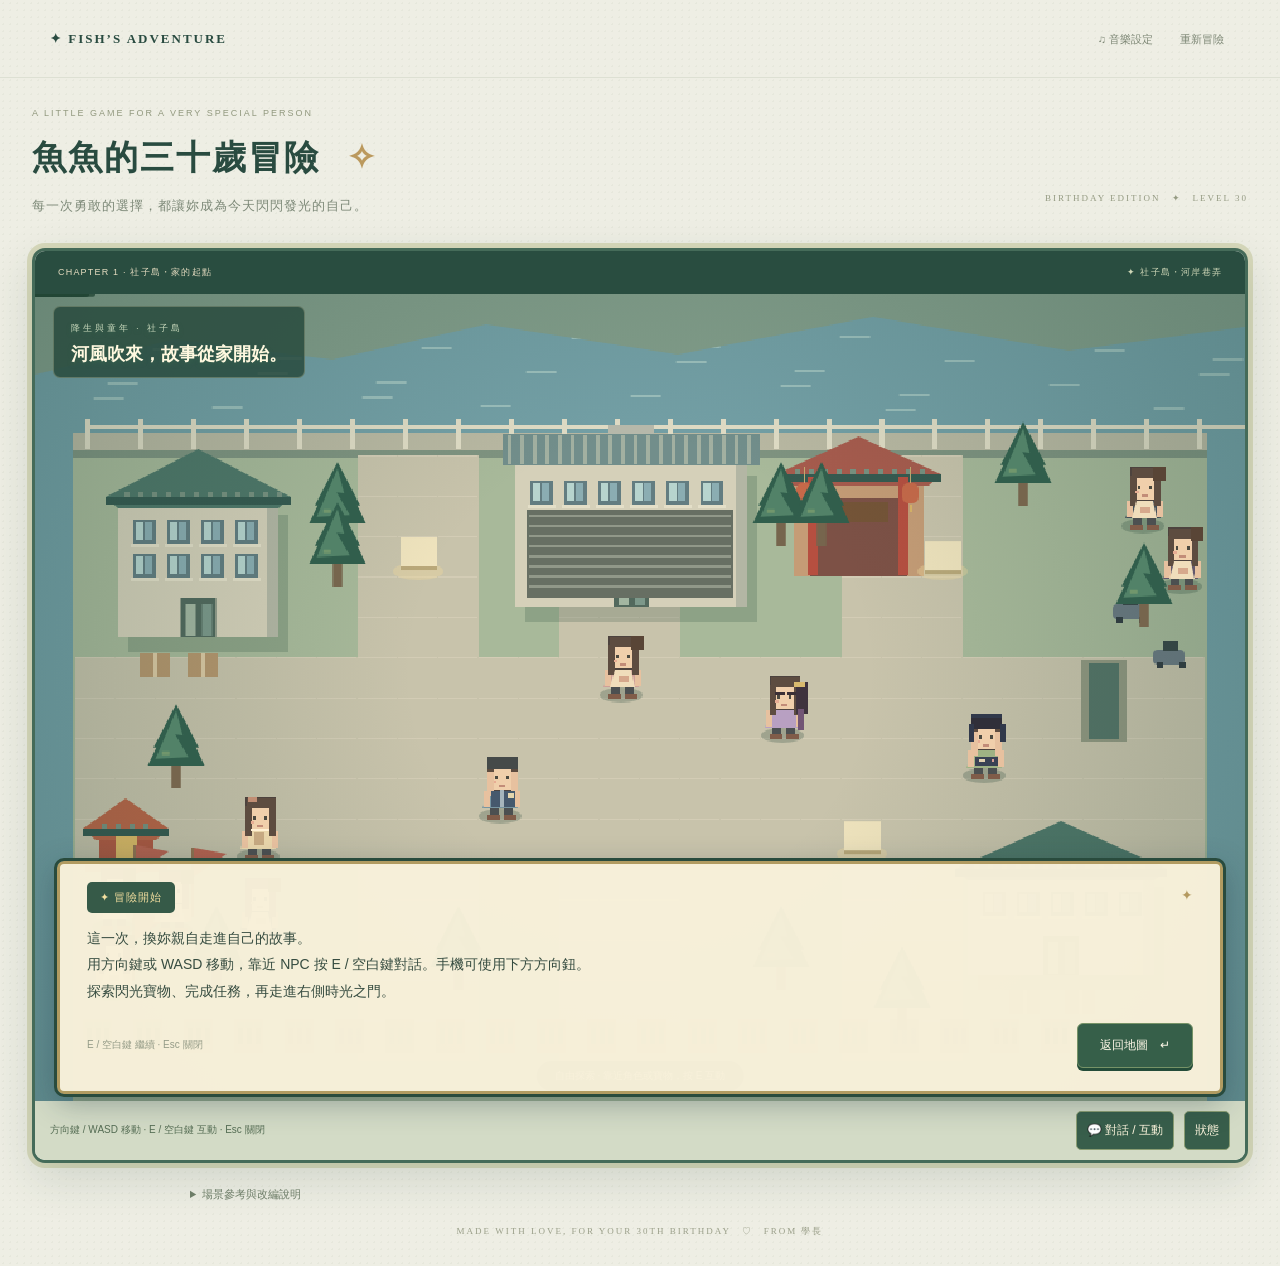
==== projects/fish-30/index.html @ 0286dbdd "Add reciprocal conversation topic and clarify respectful public interactions" ====
<!doctype html><html lang="zh-Hant"><meta charset="utf-8"><meta name="viewport" content="width=device-width,initial-scale=1,viewport-fit=cover"><meta name="theme-color" content="#244d42"><title>魚魚的三十歲冒險</title><style>:root{--ink:#294b40;--muted:#89927f;--gold:#bb995d}*{box-sizing:border-box}body{margin:0;background:#f7f5ed;color:var(--ink);font:14px 'Microsoft JhengHei',sans-serif}button{font:inherit;cursor:pointer}button:focus-visible{outline:3px solid #c89c49;outline-offset:3px}header{height:78px;border-bottom:1px solid #dde0d3;max-width:1360px;margin:auto;padding:0 50px;display:flex;align-items:center;justify-content:space-between}header b{font:700 13px Georgia;letter-spacing:2px}header button{background:none;border:0;color:#7d8775;font-size:11px;margin-left:15px}main{max-width:1250px;margin:auto;padding:0 32px}.intro{position:relative;padding:38px 0 30px}small{font-size:9px;letter-spacing:2px;color:#92997f}h1{font:700 40px Georgia,'Microsoft JhengHei',serif;letter-spacing:2px;margin:16px 0}em{font-style:normal;color:var(--gold);margin-left:16px}.intro p{font-size:13px;color:#7d8978;letter-spacing:1px}.intro label{position:absolute;right:0;bottom:43px;font:9px Georgia;letter-spacing:2px;color:#959b83}.layout{display:grid;grid-template-columns:245px 1fr;gap:24px}aside{border:1px solid #dce0d1;background:#f0f1e7;border-radius:12px;padding:24px 20px}.profile{display:flex;gap:15px;align-items:center}.avatar{font-size:38px;background:#e2e7d4;border-radius:12px;padding:10px}.profile h2{font-size:21px;margin:4px 0 7px}.profile small{letter-spacing:1px}.profile span{font-size:10px;color:#7a8970}.stats{display:flex;justify-content:space-between;margin-top:22px;font-size:10px}.bar{height:5px;background:#dbe0ce;margin-top:10px;border-radius:5px;overflow:hidden}#progress{height:100%;background:#829e70;transition:width .5s}aside h3{font-size:12px;margin:26px 0 15px}aside h3 small{font-size:8px;letter-spacing:1px;margin-left:7px}nav{display:grid;gap:5px}.chapter{padding:10px 8px;display:flex;gap:11px;align-items:center;font-size:11px;color:#919985;border-radius:6px}.chapter.active{background:#e0e8d6;color:#3b6247;font-weight:bold}.chapter.done{color:#597c50}.num{width:20px;height:20px;display:grid;place-items:center;border:1px solid #cbd5c0;border-radius:50%;font:10px Georgia}.companion{margin-top:22px;padding-top:19px;border-top:1px solid #d8dfcc;display:flex;gap:10px;font-size:24px}.companion b{font-size:11px}.companion p{font-size:10px;color:#929a85;margin:5px 0}.game{border:1px solid #d7ddcd;border-radius:12px;overflow:hidden;background:#fffdf7;box-shadow:0 10px 30px #2d493210}.top{height:43px;padding:0 23px;display:flex;justify-content:space-between;align-items:center;font-size:9px;letter-spacing:1px}.top span:last-child{color:#8a967c}.world{position:relative;height:330px;background:#bdd0b1;overflow:hidden}canvas{height:100%;width:100%;object-fit:cover;image-rendering:pixelated}.sceneTitle{position:absolute;top:24px;left:29px;color:#fff8df;text-shadow:0 2px 4px #345e4b}.sceneTitle small{color:#fff3ce;font:9px Georgia;letter-spacing:3px}.sceneTitle h2{font-family:Georgia,'Microsoft JhengHei',serif;font-size:25px;margin-top:12px}#hint{position:absolute;bottom:17px;left:50%;transform:translateX(-50%);white-space:nowrap;background:#224d40b8;color:#fff5dc;border-radius:25px;padding:8px 18px;font-size:10px}.dialogue{padding:23px 27px}#speaker{font-size:11px;color:#aa8e52;letter-spacing:1px}#story{font-size:14px;line-height:1.95;min-height:54px;margin:12px 0 18px}.actions{display:flex;align-items:center;justify-content:space-between;gap:15px;margin-top:20px}#taskInfo{font-size:10px;color:#959c88}.primary{border:0;background:#315f4b;color:#fff9e9;padding:13px 22px;border-radius:6px;font-size:12px;box-shadow:0 3px 0 #244c39}.primary:disabled{opacity:.4;cursor:default}.primary:hover:not(:disabled){background:#48785e}.collection{margin:34px 0 26px;padding:25px 0;display:flex;justify-content:space-between;gap:25px;border-block:1px solid #dde0d3}.collection h2{font-size:21px;margin:9px 0}.collection p{font-size:11px;color:#8e9781}#badges{display:flex;align-items:center;gap:10px}.badge{width:56px;text-align:center;font-size:9px;color:#9a9f8b}.badge div{width:42px;height:42px;border:1px dashed #c9d0ba;border-radius:50%;display:grid;place-items:center;margin:0 auto 8px;font-size:19px;filter:grayscale(1);opacity:.35}.badge.earned div{opacity:1;filter:none;background:#eee8d1;border:1px solid #c6b679}.badge.earned{color:#65794e}footer{text-align:center;font:9px Georgia;letter-spacing:2px;color:#9a9f89;padding-bottom:28px}.choices{display:grid;grid-template-columns:1fr 1fr;gap:8px}.choice,.token{background:#f0f3e6;border:1px solid #d4ddc9;border-radius:6px;color:#4a6947;padding:12px;font-size:12px}.choice:hover,.token:hover{background:#e0e9d3}.selected{background:#d8e6c7;border-color:#8ca76d}.feedback{background:#f5f0de;border-left:3px solid #b6a16d;padding:12px;line-height:1.9;font-size:12px}.tokens{display:flex;gap:8px;flex-wrap:wrap}.cake{font-size:58px;display:block;border:0;background:none;margin:10px auto}.letter{line-height:2.2!important}#toast{position:fixed;bottom:25px;left:50%;transform:translate(-50%,100px);background:#2c5846;color:#fff9e3;padding:14px 24px;border-radius:30px;font-size:12px;transition:.3s;z-index:9}#toast.show{transform:translate(-50%,0)}@media(max-width:900px){header{padding:0 20px}.layout{grid-template-columns:1fr}aside{padding:16px}.profile{float:left}.stats,.bar{margin-left:110px}aside nav,aside h3,.companion{display:none}main{padding:0 18px}.intro label{display:none}h1{font-size:29px}em{display:none}.intro p{line-height:1.8}.world{height:290px}.dialogue{padding:20px}.collection{flex-direction:column}#badges{justify-content:space-between;gap:2px}.badge{width:40px;font-size:8px}.badge div{width:35px;height:35px}.sceneTitle h2{font-size:22px}.top{padding:0 12px;font-size:8px}#taskInfo{max-width:48%}}@media(prefers-reduced-motion:reduce){*{transition:none!important}}
.game{position:relative}.world{height:auto;aspect-ratio:3/2;outline:none}.world:focus-visible{outline:3px solid #bb995d;outline-offset:-3px}.world canvas{width:100%;height:100%;display:block}.sceneTitle{top:12px;left:18px;pointer-events:none}.sceneTitle h2{font-size:19px;margin:6px 0}.sceneTitle small{font-size:9px}.hud{display:flex;justify-content:space-around;background:#234c3e;color:#efe7cb;padding:12px 6px;font-size:11px}.hud b{margin-left:5px;color:#e3ca88}.quest{background:#e6ebd9;padding:11px 16px;font-size:12px;line-height:1.6}.controls{display:flex;gap:10px;align-items:center;justify-content:space-between;padding:12px 16px;background:#f0f1e5;font-size:10px;color:#7b896f}.controls button{background:#315f4b;color:#fff7df;border:0;border-radius:5px;padding:10px;font-size:12px}.dialogue{position:absolute;bottom:48px;left:14px;right:14px;max-height:78%;overflow:auto;border:2px solid #84976b;border-radius:9px;background:#fffdf7f5;box-shadow:0 5px 30px #162f3050;z-index:3}.dialogue[hidden]{display:none}.dialogue:before{content:'✦';float:right;color:#b49a60}.dialogue #story{font-size:13px;line-height:1.85;min-height:0}.dialogue .actions{margin-top:14px}.dpad{display:none}.chapter{padding:8px}.companion{margin-top:14px}.world #hint{bottom:10px;pointer-events:none}.letter{font-size:12px!important}@media(max-width:900px){.world{aspect-ratio:3/2}.controls{font-size:9px}.dpad{display:block;text-align:center;padding:5px 0 10px;touch-action:none}.dpad button{width:47px;height:40px;background:#dfe6d2;border:1px solid #bdcbae;border-radius:6px;color:#3b5e45;margin:2px;touch-action:none;user-select:none}.dialogue{bottom:140px;max-height:65%;padding:16px}.dialogue #story{font-size:12px}.sceneTitle h2{font-size:15px}.hud{font-size:10px}.quest{font-size:11px}.world #hint{font-size:9px}.intro{padding-top:24px}.intro p{font-size:11px}h1{font-size:26px}}

#badges{flex-wrap:wrap;justify-content:flex-end}.badge{width:48px}@media(max-width:900px){#badges{justify-content:center;gap:10px}}
body{background:#eeeee4;background-image:radial-gradient(#98a48918 1px,transparent 1px);background-size:7px 7px}.intro{padding:25px 0 20px}.intro h1{font-size:34px}.layout{grid-template-columns:220px 1fr;gap:20px}main{max-width:1400px}.game{border:3px solid #456b59;border-radius:13px;box-shadow:0 15px 45px #213e3228,0 0 0 5px #d8d9bb}.top{background:#294d40;color:#e5dcc0;letter-spacing:1.2px}.top span:last-child{color:#d0d8b8}.hud{background:#203d35;border-top:1px solid #6b8566;padding:12px;font-size:12px}.quest{background:#e2d8b5;color:#4e6048;border-top:2px solid #a39d74}.world{box-shadow:inset 0 0 50px #163e3755}.sceneTitle{top:12px;background:#284b3ed9;padding:11px 17px;border:1px solid #c6c6a552;border-radius:7px;max-width:85%}.sceneTitle h2{font-size:18px;margin:7px 0 0}.sceneTitle small{color:#c9d8bc}.dialogue{background:#f8f1daf8;border:3px solid #b19b61;outline:3px solid #294b3d;box-shadow:0 8px 30px #142c3859;border-radius:7px;left:22px;right:22px;bottom:66px}.dialogue #speaker{background:#365a48;color:#f3df9f;display:inline-block;border-radius:5px;padding:8px 13px;margin-top:-5px}.dialogue #story{line-height:1.9;font-size:14px;color:#364c40;white-space:pre-line}.choices{gap:10px}.choice{background:#e9e7ce;border:1px solid #b7bb97;box-shadow:0 2px 0 #b7bb97;transition:.15s;text-align:left}.choice:hover{transform:translateY(-2px);background:#d9e4c4;border-color:#789361}.primary{background:#365f49;border:1px solid #769367}.controls{flex-wrap:wrap;background:#d3dbc6;padding:10px 15px;color:#566e55}.controls span{flex:1;min-width:160px}.controls button{background:#385e4b;border:1px solid #8b9e73}.collection{margin-top:28px}.badge div{background:#e5dfc5}.badge.earned div{box-shadow:0 3px 8px #99825322}.companion{line-height:1.5}aside{box-shadow:inset 0 1px 0 #fff8}@media(max-width:900px){.layout{grid-template-columns:1fr}.intro h1{font-size:26px}.sceneTitle{padding:6px 10px}.sceneTitle h2{font-size:13px}.dialogue{left:12px;right:12px;bottom:164px;max-height:65%;padding:14px}.dialogue #story{font-size:12px}.controls{gap:6px}.controls button{font-size:10px;padding:8px}.dpad{background:#e3e6d4}.quest{font-size:10px}.hud{font-size:10px}.choices{grid-template-columns:1fr}.choice{padding:9px}}
/* Mobile app shell: dynamic viewport and safe area insets. */
.mobile-title,.joystick-zone,.mobile-action{display:none}
@media(max-width:900px),(pointer:coarse) and (max-width:1200px){
html,body{width:100%;height:100%;overflow:hidden;overscroll-behavior:none;background:#1f3f35}body{touch-action:manipulation;-webkit-tap-highlight-color:transparent}.mobile-title{display:flex;position:fixed;inset:0 0 auto;z-index:4;height:calc(45px + env(safe-area-inset-top));padding:env(safe-area-inset-top) max(16px,env(safe-area-inset-right)) 0 max(16px,env(safe-area-inset-left));align-items:center;justify-content:space-between;background:#1f3f35;color:#e9dfbd;font-size:13px;font-weight:bold;letter-spacing:1px}.mobile-title button{height:40px;width:44px;border:0;background:none;color:#ecdeb4;font-size:22px}header,.intro,aside,.collection,footer,main>details{display:none!important}main{width:100%;max-width:none;padding:0;height:100dvh}.layout{display:block;height:100%;padding-top:calc(45px + env(safe-area-inset-top))}.game{height:100%;width:100%;display:flex;flex-direction:column;border:0;border-radius:0;box-shadow:none;overflow:hidden;background:#182f2b}.top{height:29px;min-height:29px;padding:0 max(13px,env(safe-area-inset-left));font-size:10px;letter-spacing:0}.top span:last-child{max-width:43%;overflow:hidden;text-overflow:ellipsis;white-space:nowrap}.hud{min-height:42px;padding:11px 8px;font-size:11px;gap:5px}.hud span{white-space:nowrap}.quest{min-height:49px;padding:9px 13px;font-size:12px;line-height:1.5;flex-shrink:0}.world{flex:1;min-height:0;width:100%;aspect-ratio:auto;display:flex;align-items:center;justify-content:center;background:#203c32;background-image:radial-gradient(ellipse at center,#637e5c33,transparent);box-shadow:none}.world canvas{object-fit:contain;height:100%;width:100%}.sceneTitle{top:10px;left:12px;padding:6px 9px;max-width:90%;background:#264a3cd9}.sceneTitle h2{font-size:12px;line-height:1.5}.sceneTitle small{font-size:9px;letter-spacing:1px}.world #hint{bottom:10px;font-size:11px;padding:8px 12px;max-width:96%;overflow:hidden;text-overflow:ellipsis}.controls,.dpad{display:none!important}.joystick-zone{display:flex;position:relative;flex-shrink:0;height:calc(156px + env(safe-area-inset-bottom));padding:12px max(23px,env(safe-area-inset-right)) calc(12px + env(safe-area-inset-bottom)) max(23px,env(safe-area-inset-left));align-items:center;justify-content:space-between;background:linear-gradient(#294b3d,#203d33);border-top:1px solid #78916a55;user-select:none;-webkit-user-select:none;touch-action:none}.joystick{width:116px;height:116px;position:relative;border-radius:50%;border:1px solid #afbc854a;box-shadow:inset 0 3px 17px #142b2966,0 1px 0 #b6c69226;background:#142f2a77;touch-action:none;flex-shrink:0}.joystick:before{content:'▲';position:absolute;top:5px;left:50%;transform:translateX(-50%);font-size:10px;color:#bfcca07a}.joystick:after{content:'▼';position:absolute;bottom:5px;left:50%;transform:translateX(-50%);font-size:10px;color:#bfcca07a}.stick{width:58px;height:58px;left:28px;top:28px;position:absolute;border-radius:50%;background:radial-gradient(circle at 35% 25%,#d9dec1,#9ba982);border:2px solid #d6dabe;box-shadow:0 5px 12px #102c2770;pointer-events:none}.pad-label{position:absolute;top:50%;width:100%;display:flex;justify-content:space-between;padding:0 6px;transform:translateY(-50%);color:#bfcca07a;font-size:10px;pointer-events:none}.mobile-action{display:flex;align-items:center;gap:13px}.mobile-action button{border-radius:50%;touch-action:manipulation}.action-main{height:82px;width:82px;border:2px solid #d3c28a;background:radial-gradient(circle at 30% 20%,#eddeb0,#bea163);color:#344e3b;font-size:15px;font-weight:bold;box-shadow:0 5px 0 #6b6540,0 8px 16px #142d2a55}.action-back{height:48px;width:48px;border:1px solid #a9b38a;background:#526e55;color:#f4ead0;font-size:11px;box-shadow:0 3px 0 #152d27}.action-main:active{transform:translateY(3px);box-shadow:0 2px 0 #6b6540}.dialogue{position:absolute;bottom:calc(166px + env(safe-area-inset-bottom));left:max(12px,env(safe-area-inset-left));right:max(12px,env(safe-area-inset-right));max-height:calc(100% - 230px - env(safe-area-inset-bottom));padding:16px;z-index:6;overflow-y:auto;overscroll-behavior:contain;-webkit-overflow-scrolling:touch;border-radius:10px}.dialogue #story{font-size:14px;line-height:1.85}.dialogue #speaker{font-size:12px}.dialogue .choices{grid-template-columns:1fr;gap:9px}.dialogue .choice{min-height:48px;font-size:14px;line-height:1.6;padding:10px 12px}.dialogue .primary{min-height:46px;font-size:13px}.dialogue #taskInfo{font-size:10px}#toast{bottom:calc(165px + env(safe-area-inset-bottom));max-width:90%;width:max-content;text-align:center;font-size:12px;pointer-events:none}.actions{gap:10px}#story{white-space:pre-line}.game button:focus-visible{outline-offset:-3px}
}
@media(max-width:900px) and (orientation:landscape),(pointer:coarse) and (max-width:1200px) and (orientation:landscape){.mobile-title{height:calc(34px + env(safe-area-inset-top));font-size:11px}.layout{padding-top:calc(34px + env(safe-area-inset-top))}.top{height:23px;min-height:23px}.hud{min-height:29px;padding:6px;font-size:10px}.quest{min-height:30px;padding:5px 12px;font-size:10px}.joystick-zone{position:absolute;left:0;right:0;bottom:0;height:calc(124px + env(safe-area-inset-bottom));background:linear-gradient(transparent,#173c3255);border:0;pointer-events:none;padding-top:0;padding-bottom:calc(8px + env(safe-area-inset-bottom))}.joystick,.mobile-action{pointer-events:auto}.joystick{width:100px;height:100px}.stick{left:20px;top:20px}.action-main{width:68px;height:68px;font-size:13px}.action-back{width:44px;height:44px}.world canvas{padding-bottom:8px}.sceneTitle{top:6px}.sceneTitle h2{display:none}.sceneTitle small{font-size:9px}.world #hint{bottom:6px;font-size:10px}.dialogue{left:145px;right:145px;bottom:20px;max-height:calc(100% - 117px);padding:12px}.dialogue #story{font-size:12px;margin:8px 0}.dialogue .choice{min-height:40px;font-size:12px}.dialogue .actions{margin-top:10px}#toast{bottom:20px}}
@media(max-width:360px) and (orientation:portrait){.joystick-zone{padding-left:15px;padding-right:15px}.action-main{width:70px;height:70px}.mobile-action{gap:8px}.hud{font-size:10px}.quest{font-size:11px}}
/* Readable mobile UI and a close-up, scrolling RPG viewport. */
@media(max-width:900px),(pointer:coarse) and (max-width:1200px){
 .mobile-title{font-size:16px;letter-spacing:0}
 .top{font-size:12px;min-height:34px;height:auto;gap:8px}
 .hud{font-size:13px;padding:10px 8px}
 .quest{font-size:15px;line-height:1.5;padding:10px 13px}
 .world{display:block;position:relative;overflow:hidden}
 .world canvas{position:absolute;left:0;top:0;max-width:none;object-fit:fill;padding:0;will-change:transform}
 .sceneTitle{top:8px;left:10px;padding:6px 10px;max-width:calc(100% - 20px)}
 .sceneTitle h2{font-size:16px;margin:3px 0 0}.sceneTitle small{font-size:11px}
 .world #hint{font-size:13px;white-space:normal;text-align:center;width:max-content;max-width:94%;padding:7px 12px}
 .joystick-zone{height:calc(138px + env(safe-area-inset-bottom));padding-top:8px;padding-bottom:calc(8px + env(safe-area-inset-bottom))}
 .action-main{font-size:18px}.action-back{font-size:14px}
 .dialogue{bottom:calc(148px + env(safe-area-inset-bottom));max-height:calc(100% - 180px - env(safe-area-inset-bottom));padding:16px}
 .dialogue #story{font-size:17px;line-height:1.8}.dialogue #speaker{font-size:15px}
 .dialogue .choice,.dialogue .primary{font-size:16px;min-height:48px}
 .dialogue #taskInfo{font-size:12px}.dialogue .actions{flex-wrap:wrap}
 #toast{font-size:15px;bottom:calc(148px + env(safe-area-inset-bottom))}
}
@media(max-width:900px) and (orientation:landscape),(pointer:coarse) and (max-width:1200px) and (orientation:landscape){
 .mobile-title{font-size:14px}.top{min-height:26px;font-size:12px}.hud{min-height:30px;padding:6px;font-size:12px}
 .quest{min-height:32px;padding:5px 12px;font-size:14px}
 .joystick-zone{height:calc(116px + env(safe-area-inset-bottom))}
 .sceneTitle{padding:4px 8px}.sceneTitle h2{display:none}
 .dialogue{left:max(12px,env(safe-area-inset-left));right:max(12px,env(safe-area-inset-right));bottom:12px;max-height:calc(100% - 48px);z-index:6}
 .dialogue #story{font-size:17px}.dialogue .choice{font-size:16px;min-height:48px}
 .world #hint{max-width:44%;font-size:12px}
 #toast{bottom:16px}
}
.map-labels{position:absolute;inset:0;pointer-events:none;overflow:hidden}
.map-labels span{position:absolute;transform:translate(-50%,-85%);white-space:nowrap;font-family:system-ui,"Microsoft JhengHei",sans-serif;font-weight:500;line-height:1.35;background:#234636c9;padding:2px 6px;border-radius:2px}
.sceneTitle,.world #hint{z-index:1}
.action-status{flex-shrink:0;width:48px;min-height:48px;border:1px solid #a9b38a;border-radius:12px;background:#365b48;color:#fff2d0;font-size:14px;touch-action:manipulation;pointer-events:auto}
@media(max-width:360px) and (orientation:portrait){.joystick-zone{gap:6px}.joystick{width:100px;height:100px}.stick{left:20px;top:20px}.action-status{width:44px}}
.game>.hud,.game>.quest,.layout>aside,.collection{display:none!important}
.layout{grid-template-columns:minmax(0,1fr)}
.status-tabs{display:grid;grid-template-columns:repeat(4,minmax(0,1fr));gap:8px;margin-top:16px}
.status-tabs .choice{text-align:center;font-size:15px;padding:10px 4px;min-height:48px}
.status-tabs .choice[aria-pressed="true"]{background:#365f49;color:#fff9e9;border-color:#769367}
.restart-adventure{grid-column:1/-1;margin-top:12px;color:#854c3f!important;background:#f4e8d9!important;border-color:#bf9a80!important}
.restart-confirm{display:grid;gap:12px}.restart-confirm .choice{min-height:48px;font-size:16px;text-align:center}.restart-confirm .choice:last-child{color:#fff7e8;background:#854c3f;border-color:#854c3f}
.memory-link{grid-column:1/-1;min-height:48px}.memory-photo[hidden]{display:none!important}.memory-photo{display:block;max-width:100%;height:auto;border-radius:8px;margin:12px auto}.photo-note{font-size:13px;line-height:1.7;color:#63735d}
#birthdayCelebration{padding:0;border:1px solid #efd69b;border-radius:24px;background:radial-gradient(ellipse at top,#52684d,#183d36 70%);color:#fff1cd;width:min(92vw,680px);max-height:90dvh;overflow:auto;box-shadow:0 0 90px #e6c88355;text-align:center}
#birthdayCelebration::backdrop{background:#0d2429cf;backdrop-filter:blur(5px)}
.birthday-card{position:relative;z-index:1;padding:clamp(24px,5vw,52px) 22px}.birthday-kicker{font-size:11px;letter-spacing:3px;color:#e5d7a8}.birthday-number{font:bold clamp(90px,22vw,180px)/1 Georgia,serif;color:#f7d990;text-shadow:0 0 35px #f5d89555;margin:12px 0}.birthday-card h2{font-size:clamp(28px,6vw,46px);margin:10px 0 20px;letter-spacing:2px}.birthday-card p{line-height:1.9}.birthday-cake{font-size:36px;margin:18px}.birthday-card button{min-height:48px;font-size:17px;padding:12px 30px}.birthday-sparkles{position:absolute;inset:0;overflow:hidden;pointer-events:none;z-index:2}.birthday-card{animation:birthday-arrive .6s ease-out}@keyframes birthday-arrive{from{transform:scale(.85);opacity:0}to{transform:scale(1);opacity:1}}@media(prefers-reduced-motion:reduce){.birthday-card{animation:none}}@media(max-height:480px){.birthday-number{font-size:75px}.birthday-card{padding:16px}.birthday-card h2{font-size:28px}.birthday-cake{font-size:24px;margin:8px}}
#rewardFeedback{position:fixed;left:50%;top:19%;transform:translateX(-50%);z-index:100;max-width:90vw;padding:18px 24px;border:2px solid #e8cc82;border-radius:18px;background:#244d43f5;color:#fff0c2;text-align:center;pointer-events:none;box-shadow:0 8px 35px #183a4355;font-size:18px}#rewardFeedback[hidden]{display:none}#rewardFeedback strong{display:block;margin-bottom:5px}#activity input[type=range]{max-width:65%;accent-color:#416d5b}</style><link rel="stylesheet" href="collection.css?v=1"><body><div class="mobile-title"><span>魚魚的三十歲冒險</span><button id="mobileMenu" aria-label="開啟冒險手帳">☰</button></div><header><b>✦ FISH’S ADVENTURE</b><div><button id="sound">♫ 音效關</button><button id="restart">重新冒險</button></div></header><main><section class="intro"><small>A LITTLE GAME FOR A VERY SPECIAL PERSON</small><h1>魚魚的三十歲冒險 <em>✧</em></h1><p>每一次勇敢的選擇，都讓妳成為今天閃閃發光的自己。</p><label>BIRTHDAY EDITION　✦　LEVEL 30</label></section><div class="layout"><aside><div class="profile"><div class="avatar">👧🏻</div><div><small>冒險者</small><h2>魚魚</h2><span id="role">小小探索家</span></div></div><div class="stats"><b id="level">LV. 0</b><span id="progressText">0 / 8 章完成</span></div><div class="bar"><div id="progress"></div></div><h3>冒險地圖 <small>THE JOURNEY</small></h3><nav id="chapters"></nav><div class="companion">🐕 <div><b>學長陪伴中</b><p>這趟旅程，隨時都有我。</p></div></div></aside><section class="game"><div class="top"><span id="chapterLabel">PROLOGUE · 冒險的起點</span><span id="location">✦ 星光出生地</span></div><div class="hud"><span>♥ HP <b>100 / 100</b></span><span>✦ EXP <b id="xp">0</b></span><span>🎒 徽章 <b id="bag">0 / 8</b></span></div><div class="quest" id="quest"></div><div class="world" tabindex="0" aria-label="遊戲地圖，方向鍵移動，E 對話，Escape 關閉對話"><canvas id="world" width="960" height="640" aria-label="像素風冒險場景"></canvas><div class="sceneTitle"><small id="age">ONCE UPON A TIME</small><h2 id="sceneName">世界，準備迎接妳。</h2></div><div id="hint">一段專屬於妳的故事，即將開始</div></div><div class="controls"><span>方向鍵 / WASD 移動 · E / 空白鍵 互動 · Esc 關閉</span><button id="talk">💬 對話 / 互動</button></div><div class="dpad"><button data-dir="up" aria-label="向上">▲</button><div><button data-dir="left" aria-label="向左">◀</button><button data-dir="down" aria-label="向下">▼</button><button data-dir="right" aria-label="向右">▶</button></div></div><div class="dialogue" role="dialog" aria-label="角色對話"><div id="speaker">✦ 故事旁白</div><p id="story">從小小的妳，到勇敢追夢的妳。這一次，我們把時間倒轉，一起收集那些讓妳成為妳的瞬間。</p><div id="activity"></div><div class="actions"><span id="taskInfo">自由探索 · 與角色對話推進故事</span><button class="primary" id="next">開始冒險　→</button></div></div></section></div><section class="collection"><div><small>LITTLE THINGS, BIG MEANINGS</small><h2>旅途收藏冊</h2><p>妳走過的每一步，都值得被好好記住。</p></div><div id="badges"></div></section><details style="margin:20px auto;max-width:900px;font-size:11px;line-height:2;color:#71806b"><summary>場景參考與改編說明</summary><p>第一章以社子島河岸、堤防、巷弄與家庭代工回憶為意象，非實測地圖；家人對話與包裝任務為遊戲改編，鉛筆圖案不對應特定品牌商品。校園建築採俯視角像素改繪，位置與比例為遊戲重新編排，並非實測配置，也不代表主角就學年代的完整原貌。小任務與 NPC 對白為生日遊戲創作，非真實事件紀錄。</p><a href="https://www.ccsh.tp.edu.tw/" target="_blank" rel="noopener">中正高中官方：至聖樓、迎曦樓、格致樓照片</a><br><a href="https://www.ccsh.tp.edu.tw/wp-content/uploads/doc/admin/114-1classroom.pdf" target="_blank" rel="noopener">中正高中官方教室配置圖</a><br><a href="https://www.alumni.nccu.edu.tw/elearning/module/43" target="_blank" rel="noopener">政大官方：引水人山下精華導覽</a><br><a href="https://archive.lib.nccu.edu.tw/p/405-1003-1505%2Cc243.php?Lang=zh-tw" target="_blank" rel="noopener">政大官方：政大十景</a></details><footer>MADE WITH LOVE, FOR YOUR 30TH BIRTHDAY　♡　FROM 學長</footer></main><script>const $=s=>document.querySelector(s);
const chapters=[
  {
    "title": "社子島・家的起點",
    "age": "降生與童年 · 社子島",
    "place": "社子島・河岸巷弄",
    "role": "家裡的小小幫手",
    "icon": "✏️",
    "badge": "手工業千金",
    "name": "河風吹來，故事從家開始。",
    "story": "魚魚，累了就休息一下。去找找造型筆、電視節目和吃冰的童年回憶，找齊再回來。",
    "type": "collect",
    "items": [
      "✏️ 迪士尼樂園造型筆",
      "📺 法官相關電視新聞、報導與節目",
      "🍧 辛發亭巧克力醬冰的回憶"
    ],
    "hint": "收集三份童年回憶，再找媽媽",
    "result": "都找回來啦。做手工、看電視、吃冰，都是小時候的日常。\n獲得稱號「手工業千金」！"
  },
  {
    "title": "中正高中的青春篇章",
    "age": "高中 · 臺北市立中正高級中學",
    "place": "中正高中",
    "role": "中正高中學生",
    "icon": "🏆",
    "badge": "中正學霸",
    "name": "每一頁，都是成長。",
    "story": "三段青春回憶，等妳親手收回。找齊後來找班導，看看妳還記得多少中正高中的小知識。",
    "type": "collect",
    "items": [
      "🦷 戴牙套、後來又變胖，都是青春的印記。至於咖哩？從此列為拒絕往來戶，不吃就是不吃！",
      "🏆 高中一戰成名，成為全校知名學霸。走在校園裡，彷彿自帶「萬人景仰」的光環。",
      "⚖️ 遇過愛欺負人的壞女人，魚魚的腦內小劇場立刻開庭：「等我當上法官，判妳無期徒刑！」——誇張的青春吐槽，真正的夢想是成為公正的法官。"
    ],
    "hint": "收集三份成長的力量",
    "result": "青春回憶收集完成，校園問答也難不倒妳。\n獲得徽章與稱號「中正學霸」！",
    "awardedTitle": "中正學霸"
  },
  {
    "title": "政大法律 × 會計雙主修",
    "age": "大學 · 國立政治大學 NCCU",
    "place": "政大雙修學院",
    "role": "法律與會計雙主修學生",
    "icon": "🎓",
    "badge": "法律會計女神",
    "name": "一份熱情，兩條道路。",
    "story": "法律系的雙主修怪物來了！把高分與閨蜜的回憶找回來，再分別找法律系老師、會計系老師接受挑戰。",
    "type": "collect",
    "items": [
      "🧮 會計系的高分警報：法律系的雙主修怪物來了！魚魚跨系修課，照樣拿高分、搶第一，成為同學口中的「會計系噩夢」。",
      "👭 在政大遇見人生閨蜜李懿。上課、吃飯、日常大小事，什麼都想一起做；大學最珍貴的收穫，不只成績，還有妳。"
    ],
    "hint": "點亮兩座知識之塔",
    "result": "兩位老師的挑戰都完成了！\n獲得徽章「法律會計女神」與稱號「政大學神」。",
    "awardedTitle": "政大學神"
  },
  {
    "title": "NTT 會計職場篇章",
    "age": "出社會 · NTT 會計工作",
    "place": "NTT 數字之城",
    "role": "準備轉身追夢的會計人",
    "icon": "✨",
    "badge": "勇敢轉身",
    "name": "別人的否定，不是妳的結局。",
    "story": "魚魚想準備會計師考試，卻先遇上機車主管的潑冷水。去找主管談談，再聽聽學長怎麼說。",
    "type": "story",
    "items": [],
    "hint": "主管 → 學長 → 回去辭職",
    "result": "魚魚：「老子不幹了，要去備考了！」\n告別主管的否定，帶著學長的支持，為自己的未來做決定。獲得「勇敢轉身」！"
  },
  {
    "title": "在家備考的一年半",
    "age": "辭職後 · 在家備考 1.5 年",
    "place": "一年半的書房",
    "role": "追夢的備考勇者",
    "icon": "🔥",
    "badge": "勇氣之火",
    "name": "這一次，為夢想勇敢。",
    "story": "妳辭去 NTT 的會計工作，在家專心備考一年半。日子回到書桌、課本與練習題之間，一點一滴朝司法官的目標前進。當疲倦怪獸出現時，妳會怎麼照顧自己？",
    "type": "choice",
    "items": [
      "☕ 休息一下，再繼續前進",
      "📘 把今天拆成一小步一小步"
    ],
    "hint": "選擇妳面對疲倦怪獸的方式",
    "result": "一年半的準備，是一天天累積出來的勇氣。休息、調整，再繼續前進；這段路上的妳，值得一個大大的擁抱。"
  },
  {
    "title": "司法官，任務達成",
    "age": "考上司法官 · 夢想成真",
    "place": "榮耀之門",
    "role": "準司法官",
    "icon": "⚖️",
    "badge": "正義天秤",
    "name": "妳做到了，真的做到了。",
    "story": "那些翻過的書頁、熬過的日子，終於在這一刻有了回音。站在榮耀之門前，請親手收下屬於自己的那一句話。",
    "type": "choice",
    "items": [
      "「我為自己感到驕傲。」",
      "「謝謝那個沒有放棄的我。」"
    ],
    "hint": "收下這份屬於妳的榮耀",
    "result": "恭喜考上司法官！這不是幸運掉落的寶物，而是妳一步一步走到的地方。學長真的很替妳開心。"
  },
  {
    "title": "等待受訓的打工篇章",
    "age": "考上後 · 等待入院受訓",
    "place": "打工生活小鎮",
    "role": "等待受訓的多職冒險家",
    "icon": "🛍️",
    "badge": "多彩生活章",
    "name": "等待的日子，也精彩地生活。",
    "story": "順利考上司法官後，等待受訓的期間，妳用打工賺錢充實生活：在 UNIQLO 打工、到 inooknit 賣鞋，也在 BigByte Education｜全美語教育機構當小老師。請走訪小鎮三個工作站，收集這段日子的回憶。",
    "type": "collect",
    "items": [
      "👕 UNIQLO 打工回憶",
      "👟 inooknit 賣鞋回憶",
      "📚 BigByte 小老師回憶"
    ],
    "hint": "探索三個工作站，收集打工回憶",
    "result": "三份打工回憶收集完成！衣服、鞋子與全美語教育機構的小老師工作，讓等待受訓的日子也有不同的風景。"
  },
  {
    "title": "司法官學院新篇章",
    "age": "現在 · 司法官學院受訓",
    "place": "未來之城",
    "role": "司法官學院受訓中",
    "icon": "💛",
    "badge": "未來之光",
    "name": "故事，才正要繼續。",
    "story": "現在的妳，在司法官學院展開新的學習。從出生時的小女孩，到今天勇敢又耀眼的妳。課堂之外，宿舍裡的小插曲、朋友間的夜唱與關心，也成了受訓生活的一部分。去找回這四份新鮮又難忘的回憶吧。",
    "type": "collect",
    "items": [
      "🩲 內褲事件",
      "🎤 夜唱",
      "🤧 生病關懷",
      "👩‍🏫 彬彬姊"
    ],
    "hint": "收集四份學院生活回憶，迎接三十歲",
    "result": "四份學院回憶都收好了！有讓人翻白眼的宿舍插曲，也有夜唱的熱鬧、生病時的關心，還有彬彬姊的課堂。新的朋友與日常，讓這一章多了好多故事。"
  }
];
// Version 4 removes the former childhood chapter while preserving later progress.
let state={chapter:0,done:0,collected:[]};
try{
 const saved=JSON.parse(localStorage.getItem('fish-rpg-v3'));
 const limit=saved?.version===4?chapters.length:chapters.length+1;
 if(saved&&Number.isInteger(saved.chapter)&&saved.chapter>=0&&saved.chapter<=limit&&Number.isInteger(saved.done)&&saved.done>=0&&saved.done<=limit&&Array.isArray(saved.collected)){
  state={chapter:saved.chapter,done:saved.done,collected:saved.collected};
  if(Array.isArray(saved.universityPassed))state.universityPassed=[...new Set(saved.universityPassed.filter(v=>v==='law'||v==='accounting'))];
  for(const key of ['money','happiness'])if(Number.isSafeInteger(saved[key])&&saved[key]>=0)state[key]=saved[key];
  for(const key of ['metCompanion','wishCompleted'])state[key]=saved[key]===true;
  if(Number.isInteger(saved.nttStage)&&saved.nttStage>=0&&saved.nttStage<=3)state.nttStage=saved.nttStage;
  if(saved.version!==4){
   if(state.chapter===1)state.collected=[];
   if(state.chapter>1)state.chapter--;
   if(state.done>1)state.done--;
   save();
  }
 }
}catch{}
// Artwork and encounter IDs remain stable when the playable order changes.
function sceneChapter(){return state.chapter===0?0:state.chapter+1}
let player={x:5,y:13,px:160,py:416,dir:'down'},keys=new Set(),dialog=false,music=false,audioCtx,last=0,timer=0,walking=0,mode='',npcNames=['媽媽','班導','法律系老師','機車主管','書桌前的自己','報喜信使','打工小鎮嚮導','學院導師','學長'],npc={x:14,y:9},dog={x:8,y:13},gate={x:26,y:10},spots=[{x:9,y:6},{x:20,y:13},{x:22,y:6},{x:11,y:15}];
const canvas=$('#world'),ctx=canvas.getContext('2d'),T=32,W=30,H=20;
function save(){try{localStorage.setItem('fish-rpg-v3',JSON.stringify({...state,version:4}))}catch{}}
function tone(f=660){if(!music)return;try{audioCtx??=new(window.AudioContext||window.webkitAudioContext)();audioCtx.resume();let o=audioCtx.createOscillator(),g=audioCtx.createGain();o.frequency.value=f;g.gain.setValueAtTime(.04,audioCtx.currentTime);g.gain.exponentialRampToValueAtTime(.001,audioCtx.currentTime+.2);o.connect(g);g.connect(audioCtx.destination);o.start();o.stop(audioCtx.currentTime+.2)}catch{}}
function toast(){} // Progress is already shown in the quest, dialogue and journal.
function current(){return chapters[Math.min(state.chapter,chapters.length-1)]}function collected(){return new Set(state.collected.filter(Number.isInteger))}function finished(){return state.done>state.chapter}function near(o){return Math.abs(player.x-o.x)+Math.abs(player.y-o.y)<=1}
function update(){let c=current();$('#chapters').innerHTML=chapters.slice(0,state.chapter+1).map((c,i)=>`<div class="chapter ${i===state.chapter?'active':''} ${i<state.done?'done':''}"><span class="num">${i<state.done?'✓':i+1}</span>${c.title}</div>`).join('');$('#badges').innerHTML=chapters.map((c,i)=>`<div class="badge ${i<state.done?'earned':''}"><div>${i<state.done?c.icon:'✧'}</div>${i<state.done?c.badge:'尚未獲得'}</div>`).join('');$('#progress').style.width=state.done/chapters.length*100+'%';$('#progressText').textContent=state.done+' / '+chapters.length+' 章完成';$('#level').textContent='LV. '+Math.round(state.done/chapters.length*30);$('#role').textContent=finished()?(c.awardedTitle||c.badge):c.role.replace('會計師角色','會計工作者');$('#xp').textContent=state.done*100;$('#bag').textContent=state.done+' / '+chapters.length;$('#chapterLabel').textContent=state.chapter===chapters.length?'EPILOGUE · 生日慶典':`CHAPTER ${state.chapter+1} · ${c.title}`;$('#location').textContent='✦ '+(state.chapter===chapters.length?'生日花園':c.place);$('#age').textContent=state.chapter===chapters.length?'HAPPY 30TH BIRTHDAY':c.age;$('#sceneName').textContent=state.chapter===chapters.length?'魚魚，三十歲生日快樂。':c.name;$('#quest').textContent=state.chapter===chapters.length?'♡ 最終任務：到廣場中央與學長對話。':finished()?'✦ 本章完成！走到右側金色傳送門，按 E 前往下一章。':c.type==='collect'?`✦ 任務：探索地圖收集回憶 ${collected().size} / ${c.items.length}，再找${npcNames[state.chapter]}交付。`:`✦ 任務：找到廣場中央的${npcNames[state.chapter]}，按 E 對話。`}
function show(speaker,text,buttons=[]){dialog=true;keys.clear();$('.dialogue').hidden=false;$('#speaker').textContent=speaker;$('#story').className='';$('#story').textContent=text;$('#activity').innerHTML='';buttons.forEach(b=>{let e=document.createElement('button');e.className='choice';e.textContent=b.text;e.onclick=b.run;$('#activity').append(e)});$('#activity').className=buttons.length?'choices':'';$('#taskInfo').textContent='E / 空白鍵 繼續 · Esc 關閉';$('#next').textContent='返回地圖　↵';$('#next').disabled=false;$('#next').onclick=close}
function close(){dialog=false;keys.clear();$('.dialogue').hidden=true;$('.world').focus({preventScroll:true})}
function complete(){state.done=Math.max(state.done,state.chapter+1);save();update();tone(880);show(npcNames[state.chapter],current().result);toast('獲得徽章：'+current().badge)}
function interact(){if(dialog){close();return}if(state.chapter===0&&near(streetNPC)){show('街頭混混','看什麼看，有種長大當法官抓我呀！');return}if(state.chapter===2&&near(accountingNPC)){universityTalk('accounting');return}tone(550);if(state.chapter<chapters.length&&near(gate)){if(state.chapter===chapters.length){toast('先去找學長，打開生日驚喜吧。');return}if(!finished()){show('✦ 時光之門','還有值得收藏的回憶。先完成本章任務，再繼續前進吧。');return}state.chapter++;state.collected=[];player={x:5,y:13,px:160,py:416,dir:'down'};save();update();toast(state.chapter===chapters.length?'歡迎來到三十歲的生日花園！':'抵達：'+current().place);return}if(state.chapter===0){const member=family.find(near);if(member){if(member.name==='媽媽')talkNPC();else show(member.name,member.story);return}}if(companionVisible()&&near(dog)){talkCompanion();return}if(near(npc)){talkNPC();return}let c=current();if(state.chapter<chapters.length&&c.type==='collect'){for(let i=0;i<c.items.length;i++){if(near(spots[i])&&!collected().has(i)){state.collected.push(i);save();update();show('✦ 拾起回憶',c.items[i]+' 已放進背包。'+(collected().size===c.items.length?'收集齊了！回去找廣場中央的角色吧。':'還有其他回憶散落在地圖中。'));if(current().memoryDetails?.[i])$('#story').textContent=c.items[i]+'\n\n'+c.memoryDetails[i]+'\n\n✦ 已收藏，可從狀態選單的回憶收藏冊重看。';if(state.chapter===0&&i===1){$('#story').textContent='📺 小時候看電視上關於法官的新聞、報導與節目，讓魚魚萌生了當法官的夢想。這份憧憬，已收進童年回憶。'}if(state.chapter===0&&i===2)offerIceMemory();tone(900);return}}}toast('靠近角色、閃光寶物或金色門，再按 E。')}
function talkNPC(){if(state.chapter===chapters.length){finale();return}let c=current();if(finished()){show(npcNames[state.chapter],c.result+'\n右側的時光之門，正在等妳。');return}if(c.type==='collect'){if(collected().size>=c.items.length){complete();return}show(npcNames[state.chapter],c.story+(state.chapter===0?'':'\n請在地圖中找到 '+c.items.length+' 個閃光回憶，帶回來給我。'));return}show(npcNames[state.chapter],c.story,c.items.map((text,i)=>({text,run:()=>{if(c.type==='quiz'&&i!==0){show(npcNames[state.chapter],'我們再一起核對看看：收入 100 − 支出 60。別急，再試一次。',[{text:'重新核對',run:talkNPC}]);return}complete()}})))}
function finale(){meetCompanion();const buttons=[{text:'🎂 許願，吹熄蠟燭',run:()=>{show('♡ 生日快樂','願妳平安、快樂，也永遠知道自己被愛著。\n三十歲只是下一場美好冒險的開始。');celebrateBirthday();tone(1046)}}];if(state.wishCompleted)buttons.push({text:'其他',run:companionExtras});show('✦ 守護神・學長','親愛的魚魚：\n從中正高中，到政大法律與會計雙主修；從 NTT 的會計工作，到辭職後在家備考一年半，再到考上司法官、打工與入院受訓，每一個版本的妳都值得被愛。\n我為妳的努力感到驕傲。但就算今天什麼任務都沒完成，妳也一樣是我最喜歡的寶貝。\n三十歲，願妳繼續做喜歡的事、走想走的路。接下來的冒險，讓學長陪妳一起。',buttons);$('#story').style.whiteSpace='pre-line'}
// Visual building envelopes include roof overhangs in every chapter.
const buildingBounds=[{left:371,top:92,right:575,bottom:249},{left:53,top:123,right:204,bottom:275},{left:728,top:417,right:901,bottom:540}];
function blocked(x,y){
 if(x<1||x>=29||y<4||y>=19)return true;
 const feet={left:x*T+6,right:x*T+28,top:y*T+18,bottom:y*T+33};
 if(buildingBounds.some(b=>feet.left<b.right&&feet.right>b.left&&feet.top<b.bottom&&feet.bottom>b.top))return true;
 if(state.chapter===0){if((x>=18&&x<=21&&y>=4&&y<=6)||(x>=1&&x<=3&&y>=12&&y<=16)||(x>=26&&x<=28&&y>=4&&y<=8))return true;if(family.some(o=>o.x===x&&o.y===y))return true;}else if(x===npc.x&&y===npc.y||companionVisible()&&x===dog.x&&y===dog.y)return true;
 if(state.chapter===0&&x===streetNPC.x&&y===streetNPC.y||state.chapter===2&&x===accountingNPC.x&&y===accountingNPC.y)return true;
 return trees.some(t=>t.x===x&&t.y===y);
}
function move(dx,dy){player.dir=dx<0?'left':dx>0?'right':dy<0?'up':'down';if(!blocked(player.x+dx,player.y+dy)){player.x+=dx;player.y+=dy;walking++;return true}return false}
const direction={ArrowUp:[0,-1],w:[0,-1],ArrowDown:[0,1],s:[0,1],ArrowLeft:[-1,0],a:[-1,0],ArrowRight:[1,0],d:[1,0]};window.addEventListener('keydown',e=>{if(document.querySelector('#birthdayCelebration[open]'))return;if(e.target.closest?.('button,input,select')&&['Enter',' ','ArrowLeft','ArrowRight','ArrowUp','ArrowDown'].includes(e.key))return;let k=e.key.length===1?e.key.toLowerCase():e.key;if(direction[k]||['e',' ','Enter','Escape'].includes(k)){e.preventDefault();if(k==='Escape'){close();return}if(['e',' ','Enter'].includes(k)){if(!e.repeat)interact();return}if(!dialog)keys.add(k)}});window.addEventListener('keyup',e=>keys.delete(e.key.length===1?e.key.toLowerCase():e.key));window.addEventListener('blur',()=>keys.clear());document.addEventListener('visibilitychange',()=>keys.clear());document.querySelectorAll('[data-dir]').forEach(b=>{let k={up:'ArrowUp',down:'ArrowDown',left:'ArrowLeft',right:'ArrowRight'}[b.dataset.dir];b.onpointerdown=e=>{e.preventDefault();b.setPointerCapture(e.pointerId);if(!dialog)keys.add(k)};b.onpointerup=b.onpointercancel=b.onlostpointercapture=()=>keys.delete(k)});$('#talk').onclick=interact;$('#sound').onclick=()=>{music=!music;$('#sound').textContent=music?'♫ 音效開':'♫ 音效關';tone()};$('#restart').onclick=confirmRestart;
const trees=[{x:7,y:5},{x:7,y:6},{x:18,y:5},{x:19,y:5},{x:3,y:11},{x:4,y:16},{x:10,y:16},{x:18,y:16},{x:24,y:4},{x:27,y:7},{x:21,y:17}];function rect(x,y,w,h,c){ctx.fillStyle=c;ctx.fillRect(x,y,w,h)}function text(t,x,y,color='#fff6d9',size=13){mapLabels.push({text:t,x,y,color,size})}
function sprite(x,y,color,dir='down',isPlayer=false){let a=Math.sin(walking*1.7)*2;rect(x+5,y+27,24,5,'#35554045');rect(x+9,y+24,5,7+(isPlayer?a:0),'#55584c');rect(x+20,y+24,5,7-(isPlayer?a:0),'#55584c');rect(x+6,y+9,24,18,color);rect(x+9,y-8,19,19,'#efd0ac');rect(x+7,y-12,23,10,'#55493e');rect(x+7,y-4,4,15,'#55493e');rect(x+26,y-4,4,15,'#55493e');if(dir!=='up'){rect(x+(dir==='left'?11:14),y+1,2,3,'#494d41');rect(x+(dir==='right'?25:23),y+1,2,3,'#494d41')}else rect(x+9,y-5,19,15,'#55493e');if(isPlayer){rect(x+12,y-13,6,4,'#dab277')}}
function draw(t=0){let night=sceneChapter()===5||state.chapter===chapters.length;rect(0,0,960,640,night?'#466452':'#86a577');for(let y=0;y<H;y++)for(let x=0;x<W;x++){if((x*13+y*7)%11===0)rect(x*T+9,y*T+19,4,3,night?'#729369':'#acc18c');if(y>=9&&y<=11||x>=13&&x<=15||y>=12&&y<=14&&x<14)rect(x*T,y*T,32,32,(x+y)%3?'#c7bc91':'#cfc399')}rect(0,0,960,95,night?'#334f49':'#688c69');for(let x=0;x<30;x++){rect(x*32,90,26,10,'#8f9b72');rect(x*32,86,4,24,'#697c5d')}for(let y=4;y<19;y++)for(let x of [0,29]){rect(x*32,y*32,24,28,'#536f55');rect(x*32+4,y*32-6,16,20,'#64865f')}rect(12*T,4*T,6*T,4*T,'#d5d3ac');rect(12*T-9,4*T-13,6*T+18,26,'#687f60');rect(13*T,4*T-27,4*T,15,'#8d9d71');for(let i=0;i<4;i++){rect((12.5+i)*T,5*T,17,24,'#9ead89');rect((12.5+i)*T+7,5*T,3,24,'#ece7b8')}rect(14*T,6*T,32,64,'#637b5d');text(state.chapter===chapters.length?'生日廣場':current().place,15*T,4*T-34,'#f6e8b8',14);rect(2*T,5*T,4*T,4*T,'#8daea2');for(let i=0;i<4;i++)rect(2*T+10+i*27,6*T,18,3,'#c6dac0');rect(23*T,14*T,5*T,3*T,'#8eab91');for(let i=0;i<5;i++)rect(23*T+10+i*30,15*T,17,2,'#c9d9b8');for(let o of trees){rect(o.x*T+13,o.y*T+12,9,22,'#7b7350');rect(o.x*T-4,o.y*T-14,40,36,'#4b7351');rect(o.x*T+2,o.y*T-28,28,32,'#62885a');rect(o.x*T+6,o.y*T-21,8,9,'#7b9a66')}for(let i=0;i<30;i++){let x=(i*173+63)%900+20,y=(i*61)%420+165;if(!blocked(Math.floor(x/T),Math.floor(y/T))){rect(x,y,4,6,'#e9ceaa');rect(x-3,y+2,10,2,'#e7bfb0')}}let c=current();if(state.chapter<chapters.length&&c.type==='collect')c.items.forEach((item,i)=>{if(!collected().has(i)){let o=spots[i];rect(o.x*T+4,o.y*T+9,25,19,'#b19454');rect(o.x*T+3,o.y*T+6,27,8,'#e0c67f');rect(o.x*T+14,o.y*T+10,4,8,'#f7e6a5');text(sceneChapter()===7?['UNIQLO','inooknit','BigByte'][i]:'✦',o.x*T+16,o.y*T-7+Math.sin(t/400)*3,'#fff2ac',18)}});rect(gate.x*T,gate.y*T-31,32,62,finished()||state.chapter===chapters.length?'#e6ce83':'#909a75');rect(gate.x*T+7,gate.y*T-23,18,54,'#597d68');if(finished())rect(gate.x*T+11,gate.y*T-16,10,45,'#f1d891');text('時光之門',gate.x*T+16,gate.y*T-43,'#f8e7b4',12);sprite(npc.x*T,npc.y*T,state.chapter===chapters.length?'#9caeb3':'#b7bba0');text(npcNames[state.chapter],npc.x*T+16,npc.y*T-25);text(state.chapter===chapters.length?'♡':finished()?'✓':'!',npc.x*T+16,npc.y*T-54,'#ffe29b',19);rect(dog.x*T+2,dog.y*T+14,25,14,'#d4bb8d');rect(dog.x*T+23,dog.y*T+7,12,16,'#dcc49e');rect(dog.x*T+24,dog.y*T+4,5,10,'#9f815e');rect(dog.x*T+31,dog.y*T+12,3,3,'#3b5040');text('學長的陪伴',dog.x*T+16,dog.y*T-5,'#eee0b6',11);sprite(player.px,player.py,'#eedcaf',player.dir,true);text('魚魚',player.px+16,player.py-21,'#fff5d6',12);let target=near(npc)?npcNames[state.chapter]:near(dog)?'學長':near(gate)?'時光之門':null;if(!target&&state.chapter<chapters.length&&c.type==='collect')c.items.forEach((s,i)=>{if(!collected().has(i)&&near(spots[i]))target=s});$('#hint').textContent=target?'[ E / 空白鍵 ] '+target:'自由探索 · 靠近角色或寶物，按 E 互動'}
function frame(t){let dt=Math.min(50,t-last||16);last=t;timer-=dt;if(!dialog&&keys.size&&timer<=0){let k=[...keys].at(-1);if(direction[k])move(...direction[k]);timer=125}player.px+=(player.x*T-player.px)*Math.min(1,dt/45);player.py+=(player.y*T-player.py)*Math.min(1,dt/45);draw(t);requestAnimationFrame(frame)}
function confetti(){if(matchMedia('(prefers-reduced-motion: reduce)').matches)return;for(let i=0;i<40;i++){let e=document.createElement('span');e.textContent='♡';e.style.cssText=`position:fixed;left:${Math.random()*100}vw;top:-30px;color:#c5a45e;pointer-events:none;z-index:20`;document.body.append(e);e.animate([{transform:'translateY(0)'},{transform:'translateY(105vh) rotate(180deg)'}],{duration:2300+Math.random()*1800}).onfinish=()=>e.remove()}}
update();$('.dialogue').hidden=true;show('✦ 冒險開始','這一次，換妳親自走進自己的故事。\n用方向鍵或 WASD 移動，靠近 NPC 按 E / 空白鍵對話。手機可使用下方方向鈕。\n探索閃光寶物、完成任務，再走進右側時光之門。');requestAnimationFrame(frame);
// Scene art and chapter-specific encounters. Campus geography is condensed for play.
const scenery=[['#8ca99b','#c1c7b0','#f5e1a4'],['#779a74','#b9c793','#f0d2a0'],['#74968a','#cfcdba','#ddad8c'],['#71988c','#c6ccae','#dad6a3'],['#667d8c','#bdc4ca','#9bc7d4'],['#344751','#8b8f89','#e9c88e'],['#8b8976','#c9bc9a','#efcf85'],['#8e9d91','#cabfa8','#d3ad8c'],['#7f9694','#c2c9ba','#d9cea4'],['#334954','#80978f','#e7c18c']];
function rr(x,y,w,h,c,r=6){ctx.fillStyle=c;ctx.beginPath();ctx.roundRect(x,y,w,h,r);ctx.fill()}
function poly(points,c){ctx.fillStyle=c;ctx.beginPath();ctx.moveTo(...points[0]);points.slice(1).forEach(p=>ctx.lineTo(...p));ctx.closePath();ctx.fill()}
function roof(x,y,w,h,color='#4f7769'){poly([[x-10,y+h],[x+w/2,y-12],[x+w+10,y+h],[x+w,y+h+9],[x,y+h+9]],color);for(let i=5;i<w;i+=11){rect(x+i,y+h-4,4,7,'#789180')}rect(x-10,y+h,w+20,6,'#365a50')}
function windows(x,y,w,floors=2){for(let f=0;f<floors;f++){for(let a=12;a<w-16;a+=27){rect(x+a,y+f*27,18,19,'#637d81');rect(x+a+2,y+f*27+2,6,14,'#b7d4ce');rect(x+a+9,y+f*27+2,6,14,'#8badb2');rect(x+a-2,y+f*27+19,22,3,'#e4dfc8')}}}
function hall(x,y,w,h,name,style='tile'){rect(x+8,y+12,w,h,'#29483b35');rect(x,y,w,h,'#d5d0b9');rect(x+w-9,y,9,h,'#b3b6a4');if(style==='tile')roof(x,y-28,w,26);else{rect(x-6,y-9,w+12,10,'#f3e9d2');rect(x+w/2-18,y-28,36,23,'#b7b9ab')}windows(x,y+16,w,Math.max(1,Math.floor((h-32)/27)));rect(x+w/2-14,y+h-31,28,31,'#52695d');rect(x+w/2-10,y+h-26,8,25,'#a3b6a1');rect(x+w/2+3,y+h-26,8,25,'#7c988a');text(name,x+w/2,y-35,'#fff3d3',13)}
function pine(x,y,s=1){rect(x-5*s,y-10*s,10*s,30*s,'#76654d');poly([[x-30*s,y-4*s],[x-21*s,y-23*s],[x-24*s,y-23*s],[x,y-69*s],[x+24*s,y-23*s],[x+21*s,y-23*s],[x+30*s,y-4*s]],'#315e4c');poly([[x-22*s,y-11*s],[x,y-62*s],[x+7*s,y-36*s],[x-1*s,y-37*s],[x+13*s,y-13*s]],'#528268');rect(x-15*s,y-19*s,8*s,4*s,'#71966c')}
function fountain(x,y,t){ctx.fillStyle='#d8d3bb';ctx.beginPath();ctx.ellipse(x,y,49,25,0,0,Math.PI*2);ctx.fill();ctx.fillStyle='#83b2b1';ctx.beginPath();ctx.ellipse(x,y-3,41,18,0,0,Math.PI*2);ctx.fill();ctx.strokeStyle='#d2eeea';ctx.lineWidth=2;ctx.beginPath();ctx.ellipse(x,y-3,23+Math.sin(t/450)*5,9,0,0,Math.PI*2);ctx.stroke();rect(x-6,y-30,12,25,'#cfdbc9');ctx.strokeStyle='#d2efdf';for(let a=-1;a<=1;a++){ctx.beginPath();ctx.moveTo(x,y-33);ctx.quadraticCurveTo(x+a*30,y-55,x+a*25,y-9);ctx.stroke()}}
function campusArt(t){if(sceneChapter()===2){hall(381,127,182,121,'至聖樓','modern');hall(66,160,128,108,'格致樓','modern');hall(741,457,151,81,'迎曦樓','modern');for(let x=391;x<560;x+=14)rect(x,131,3,115,'#ece4d2');rect(63,247,134,5,'#ab927e');for(let i=0;i<4;i++){rect(757+i*32,462,7,70,'#dfe4d7')}rr(650,178,225,96,'#a96654',44);rr(661,187,203,77,'#b97760',35);rr(673,196,179,58,'#96a17a',25);ctx.strokeStyle='#e4c7ad';ctx.lineWidth=2;for(let j=0;j<3;j++){ctx.beginPath();ctx.roundRect(655+j*5,182+j*5,215-j*10,86-j*10,40);ctx.stroke()}text('操場',760,241,'#f9edcf',12);rect(40,409,28,72,'#e0ddcd');rect(39,402,30,11,'#5d896c');rect(86,423,100,35,'#d4ac81');for(let i=0;i<10;i++)rect(88+i*10,425,3,30,'#966e58');text('臺北市立中正高級中學',169,494,'#fff1d8',15)}else{hall(382,135,182,114,'四維堂','modern');rect(408,137,130,15,'#c3c6ba');for(let i=0;i<5;i++)rect(400+i*31,165,10,59,'#e3e2ce');hall(63,167,128,105,'果夫樓');hall(738,456,152,83,'志希樓');fountain(684,221,t);text('國立政治大學 NCCU',248,490,'#fff2d2',16);rect(35,417,27,67,'#b9b8a4');rect(186,417,27,67,'#b9b8a4');rect(32,412,33,8,'#506d60');rect(183,412,33,8,'#506d60');text('校門意象',123,445,'#e3d9b7',11)}}
function desk(x,y){rect(x+5,y+17,8,20,'#78664e');rect(x+67,y+17,8,20,'#78664e');rect(x,y,80,22,'#c4a579');rect(x,y,80,4,'#e2c79b');rect(x+27,y-23,30,23,'#53606a');rect(x+30,y-20,24,17,'#a6ced2');rect(x+34,y+6,25,5,'#eee4c7');rect(x+8,y-5,11,7,'#f1debc')}
function sceneArt(t){if(state.chapter===0){sheziArt(t);return}let n=sceneChapter(),p=scenery[n];rect(0,0,960,640,p[0]);for(let y=0;y<20;y++)for(let x=0;x<30;x++){let h=(x*73+y*37)%17;if(h<3){rect(x*32+7,y*32+19,7,2,'#c4d0a126');rect(x*32+10,y*32+16,2,5,'#c4d0a133')}}
// Path tiles use the same collision grid as movement.
for(let y=4;y<19;y++)for(let x=1;x<29;x++){if((y>=9&&y<=11)||(x>=13&&x<=15)||(y>=12&&y<=14&&x<14)){rect(x*32,y*32,32,32,p[1]);rect(x*32,y*32,31,1,'#f3edda32');rect(x*32,y*32,1,31,'#3d514d18');if((x+y)%4===0)rect(x*32+8,y*32+8,5,2,'#938d7c30')}}
rect(0,0,960,94,n===5||n===9?'#253c49':'#54766e');for(let j=0;j<6;j++){poly([[j*200-70,94],[j*200+50,17+(j%3)*13],[j*200+210,94]],n===5||n===9?'#3c595a':'#64867a')}for(let i=0;i<8;i++){rect(i*150+20,30+(i%2)*17,72,7,'#d2d7b22b');rect(i*150+40,24+(i%2)*17,36,7,'#d2d7b22b')}for(let y=4;y<19;y++){pine(12,y*32+15,.46);pine(946,y*32+15,.46)}
if(n===2||n===3)campusArt(t);else if(n===4){hall(381,126,184,123,'NTT · 會計辦公室','modern');rect(393,135,159,85,'#627d8e');for(let f=0;f<4;f++)for(let i=0;i<6;i++)rect(400+i*25,143+f*18,17,11,'#a9cbd3');hall(66,162,127,113,'辦公區','modern');hall(740,458,148,82,'會議空間','modern');desk(657,207)}else if(n===5){hall(381,130,184,117,'一年半的書房');rect(415,174,32,36,'#efd69a');rect(493,174,32,36,'#e6c287');hall(66,162,127,110,'安心補給站');hall(740,458,148,82,'明天，也一起加油');desk(659,218);for(let k=0;k<7;k++)rect(659+k*7,198-(k%3)*3,5,19,['#b9936d','#7c9e94','#ddc98d'][k%3]);rect(781,390,30,39,'#daccaa');text('18 個月',797,418,'#3c5b55',11)}else if(n===7){hall(381,128,184,120,'打工生活小鎮','modern');hall(66,160,127,111,'UNIQLO','modern');rect(78,169,38,30,'#b65958');text('UNIQLO',139,221,'#fff0da',12);hall(741,457,149,82,'inooknit','modern');rect(756,476,119,23,'#8fada0');text('inooknit',816,493,'#fff8df',13);rr(650,173,223,92,'#d9c99d',9);text('BigByte Education',760,201,'#5a6d63',13);for(let i=0;i<4;i++){rect(673+i*43,218,23,27,['#a6bc9d','#8fa8b1','#c7987d','#baa7b8'][i]);text('ABC'[i%3],685+i*43,237,'#fff6dc',12)}}else{hall(381,132,184,116,['星光小屋','童年小屋','','','','','榮耀之門','','司法官學院','生日小屋'][n],n>=6?'modern':'tile');hall(66,163,127,109,n===9?'祝福小屋':'回憶小屋');hall(740,457,148,82,n===9?'未來的小屋':'旅途驛站');if(n===9){for(let i=0;i<9;i++){let x=643+i*24;rect(x,188+(i%2)*8,13,21,['#d2a09a','#dacb99','#a6bfc3'][i%3]);rect(x+6,208+(i%2)*8,1,30,'#d9d2b1')}fountain(740,250,t)}else fountain(721,220,t)}
for(let o of trees)pine(o.x*32+16,o.y*32+25,.75);for(let i=0;i<19;i++){let x=(i*173+51)%900+25,y=(i*83)%397+175;if(!blocked(Math.floor(x/32),Math.floor(y/32))){rect(x,y,3,9,'#6b8464');rect(x-3,y-2,9,5,i%2?'#d6b0a2':'#e8d29e')}}
// Campus references are visual adaptations, not a surveyed campus plan.

}
function portrait(x,y,color,dir='down',isPlayer=false){let bob=isPlayer?Math.sin(walking*1.7)*1.4:0;ctx.fillStyle='#24453940';ctx.beginPath();ctx.ellipse(x+17,y+30,17,6,0,0,Math.PI*2);ctx.fill();rect(x+9,y+20,7,12+bob,'#4c5051');rect(x+20,y+20,7,12-bob,'#4c5051');rect(x+7,y+29+bob,10,4,'#805c49');rect(x+20,y+29-bob,10,4,'#805c49');poly([[x+10,y+5],[x+25,y+5],[x+31,y+24],[x+3,y+24]],color);rect(x+4,y+10,5,13,'#e7c19f');rect(x+28,y+10,5,13,'#e7c19f');rect(x+7,y-17,24,27,'#4d433e');rect(x+10,y-11,18,20,'#f0cfab');rect(x+8,y-16,23,8,'#5d4c40');rect(x+7,y-10,5,24,'#5d4c40');rect(x+26,y-10,5,24,'#5d4c40');if(dir==='up')rect(x+10,y-10,18,20,'#5d4c40');else{rect(x+13+(dir==='right'?2:0),y-2,2,3,'#4b4940');rect(x+22-(dir==='left'?2:0),y-2,2,3,'#4b4940');rect(x+16,y+5,5,2,'#c28c78');rect(x+11,y+2,3,2,'#e7ad94')}if(isPlayer){rect(x+9,y-17,7,4,'#c18e74');rect(x+11,y+8,15,2,'#fff0d3');rect(x+14,y+11,8,10,'#c6a982')}}
sprite=portrait;
draw=function(t=0){
 sceneArt(t);const c=current();
 if(state.chapter<chapters.length&&c.type==='collect')c.items.forEach((item,i)=>{if(!collected().has(i))drawMemory(i,t)});
 if(state.chapter<chapters.length){
  const open=finished();rect(gate.x*32-2,gate.y*32-30,36,65,'#919780');rect(gate.x*32+4,gate.y*32-27,24,60,open?'#b4c5aa':'#557467');
  if(open){rect(gate.x*32+10,gate.y*32-23,12,54,'#e7cd8e');for(let j=0;j<5;j++)rect(gate.x*32+7+j*5,gate.y*32-15+Math.sin(t/300+j)*9,2,3,'#fff0ba')}
  text('下一段旅程',gate.x*32+16,gate.y*32-42,'#f7e4af',12);
 }
 if(state.chapter===0){
  for(const m of family){sprite(m.x*32,m.y*32,m.color);text(m.name,m.x*32+17,m.y*32-28);if(m.name==='媽媽')text(finished()?'✓':'!',m.x*32+17,m.y*32-55,'#f0d08c',20)}
  sprite(streetNPC.x*32,streetNPC.y*32,'#424b58');text('街頭混混',streetNPC.x*32+16,streetNPC.y*32-28);
 }else{
  if(state.chapter===chapters.length){drawCompanion(t,npc)}else{sprite(npc.x*32,npc.y*32,'#b3b99d');text(npcNames[state.chapter],npc.x*32+17,npc.y*32-28);text(finished()?'✓':'!',npc.x*32+17,npc.y*32-55,'#f0d08c',20);}
  if(state.chapter===2){sprite(accountingNPC.x*32,accountingNPC.y*32,'#8fa6be');text('會計系老師',accountingNPC.x*32+17,accountingNPC.y*32-28)}
  if(companionVisible())drawCompanion(t);
 }
 sprite(player.px,player.py,'#e8d5aa',player.dir,true);text('魚魚',player.px+17,player.py-29,'#fff2d0',12);
 let target=state.chapter===0?(family.find(near)?.name||(near(streetNPC)?'街頭混混':null)):(near(npc)?npcNames[state.chapter]:state.chapter===2&&near(accountingNPC)?'會計系老師':companionVisible()&&near(dog)?'學長':null);
 if(!target&&state.chapter<chapters.length&&near(gate))target='時光之門';
 if(!target&&state.chapter<chapters.length&&c.type==='collect')c.items.forEach((item,i)=>{if(!collected().has(i)&&near(spots[i]))target=memoryLabel(i)});
 $('#hint').textContent=target?'[ E / 空白鍵 ] '+target:'自由探索 · 靠近角色或寶物，按 E 互動';
 let vign=ctx.createRadialGradient(480,300,180,480,300,620);vign.addColorStop(0,'#163c3300');vign.addColorStop(1,'#163c333f');ctx.fillStyle=vign;ctx.fillRect(0,0,960,640);
};
// Shezi Island-inspired scene: river confluence, levee, lanes and home workshop.
// A condensed memory map, not a geographic reconstruction or branded product replica.
const family=[
 {name:'媽媽',x:14,y:9,color:'#cf9f98'},
 {name:'爸爸',x:11,y:12,color:'#7795a1',story:'小孩子不要逞強，重的放著，爸爸來！做事要仔細，聽到沒有？……手痠就去休息啦。零錢拿著，等等去辛發亭吃妳喜歡的巧克力醬冰。別說爸爸只會唸妳。'},
 {name:'姊姊',x:18,y:10,color:'#b8a0c2',story:'這裡由姊姊說了算。鉛筆按顏色排好，不准打亂我的安排！……看什麼看，這份我幫妳弄，妳去把剩下的回憶找回來。記得，任務完成要向本佛地魔報告。'},
 {name:'哥哥',x:23,y:11,color:'#9eb284',story:'出門？不要，我這關還沒破。朋友沒幾個也沒差，待在房間打電動最舒服，我可是自宅守備員。妳去吃冰的話……回來跟我說巧克力醬有沒有加很多就好。先不聊，王要出了！'}
];
function sheziArt(t){
 rect(0,0,960,640,'#a8b99a');
 // Rivers meet beyond the levee; water stays outside the walkable grid.
 rect(0,0,960,110,'#739fa5');rect(0,110,30,530,'#739fa5');rect(930,110,30,530,'#739fa5');
 for(let i=0;i<38;i++){let x=(i*83+t/90)%960,y=12+(i*19)%85;rect(x,y,24,2,'#c0d9ce88')}
 poly([[0,64],[110,36],[236,52],[358,24],[510,48],[665,18],[820,45],[960,26],[960,0],[0,0]],'#819c89');
 rect(30,110,900,18,'#b9b8a2');rect(30,124,900,6,'#7f9380');
 for(let x=40;x<930;x+=42){rect(x,99,4,24,'#e0dcc5');rect(x,104,42,3,'#e0dcc5')}
 text('淡水河 × 基隆河',480,59,'#f6efd5',15);
 // Concrete lanes link the home, workshop and packing room.
 for(let y=4;y<19;y++)for(let x=1;x<29;x++){
 if((y>=9&&y<=13)||(x>=8&&x<=10)||(x>=13&&x<=15)||(x>=20&&x<=22)){
 rect(x*32,y*32,32,32,'#c8c3ab');rect(x*32,y*32,31,1,'#e6dfc955');
 }}
 hall(66,163,127,109,'河岸的家');
 hall(381,132,184,116,'家庭代工・手作工廠','modern');
 // Corrugated factory roof within the shared collision envelope.
 rect(371,111,204,25,'#728e8b');for(let x=375;x<575;x+=10)rect(x,112,3,23,'#a2b0a1');
 rect(390,171,164,70,'#676f63');for(let y=175;y<236;y+=8)rect(392,y,160,2,'#919889');
 hall(740,458,148,82,'伴手禮包裝間');
 // Temple procession and street-side spectators are non-interactive scenery.
 processionArt(t);
 for(const [x,y] of [[83,285],[121,285],[773,552],[817,552]]){rect(x,y,24,19,'#b5966d');rect(x+11,y,3,19,'#dcc9a3')}
 // Riverbank grasses, kitchen gardens and potted plants.
 for(let i=0;i<22;i++){let x=38+i*40;rect(x,575,23,27,'#b29d76');for(let j=0;j<3;j++){rect(x+3+j*7,580,4,15,'#668761');rect(x+2+j*7,577,6,5,'#8da576')}}
 for(const o of trees)pine(o.x*32+16,o.y*32+25,.75);
 text('社子島・家的巷弄',470,594,'#f9f0d2',14);
}
function offerIceMemory(){
 const button=document.createElement('button');button.className='choice memory-link';button.textContent='🍧 查看辛發亭吃冰回憶';button.onclick=showIceMemory;$('#activity').append(button);
}
function showIceMemory(){
 show('🍧 辛發亭・巧克力醬冰','小時候常常到士林夜市吃辛發亭，最喜歡巧克力醬冰。忙完手工後的那份甜，是童年裡一直記得的滋味。');
 const photo=document.createElement('img');photo.className='memory-photo';photo.alt='辛發亭冰品名店的店面照片';const photoPath='images/xinfating.webp';
 if(photoPath)photo.src=photoPath;else photo.hidden=true;
 const note=document.createElement('p');note.className='photo-note';note.textContent=photoPath?'辛發亭位於士林夜市；這是童年出遊回憶，並非社子島上的店家。':'辛發亭的店面照片準備中。這是到士林夜市吃冰的童年回憶。';
 photo.onerror=()=>{photo.hidden=true;note.textContent='照片暫時無法載入，請稍後重新開啟這段回憶。'};
 $('#activity').className='memory-gallery';if(photoPath)$('#activity').append(photo);$('#activity').append(note);
 $('#taskInfo').textContent='童年回憶收藏';$('.dialogue').scrollTop=0;
}
function processionArt(t){
 // Local temple, lanterns and flags, not a reconstruction of a named temple.
 rect(602,143,103,81,'#c59c76');rect(615,162,77,62,'#7d5146');
 roof(598,125,111,18,'#a75b4d');rect(613,145,8,78,'#b64f40');rect(685,145,8,78,'#b64f40');
 rect(632,165,45,16,'#755437');text('平安',655,178,'#f2d085',12);
 for(const x of [610,694]){rect(x,137,1,20,'#c4aa71');rr(x-6,150,13,16,'#c76949',5);rect(x,167,2,6,'#d9b467')}
 // A small palanquin and flag bearers occupy the edge of the lane.
 text('宮廟繞境中',75,394,'#ffe3a3',13);
 rect(40,453,65,5,'#9b7651');rect(51,423,43,30,'#b35a43');roof(48,412,48,12,'#b96547');rect(64,430,17,18,'#e0bc68');
 for(const [x,y] of [[45,472],[91,474],[44,525]]){sprite(x,y,'#d1b785');rect(x+33,y-35,2,55,'#987653');poly([[x+35,y-35],[x+61,y-30],[x+35,y-12]],'#bf6552')}
 // Fictional streetwise spectators: tracksuits, scooters and relaxed poses.
 for(const [x,y,color] of [[862,154,'#434f59'],[892,202,'#62576b']]){sprite(x,y,color);rect(x+8,y+11,20,3,'#c6c1a8');rect(x+11,y-14,17,5,'#333d42')}
 for(const [x,y] of [[855,246],[887,282]]){rr(x,y,25,12,'#6c7a82',4);rect(x+8,y-7,12,8,'#394747');rect(x+3,y+10,5,5,'#333d42');rect(x+21,y+10,5,5,'#333d42')}
}
const encounterProgress={};
const encounters={
0:{intro:'都找齊了，來聊聊這些回憶。',questions:[['小時候常去士林夜市吃什麼？',['辛發亭巧克力醬冰','豪小小雞排'],0],['什麼啟蒙了當法官的夢想？',['關於法官的電視新聞、報導與節目','電玩實況'],0]]},
2:{intro:'班導：來考考中正人的基本常識。這兩題，學生和校友應該都不陌生吧？',questions:[['臺北市立中正高中位於哪個行政區？',['士林區','北投區','文山區'],1],['中正高中校網使用哪個英文縮寫？',['CCSH','NCCU','NTT'],0]]},
3:{intro:'雙主修的學期任務開始！把兩個領域的工具，放回正確的任務欄。',questions:[['「理解規範、分析權利義務」交給哪一欄？',['會計','法律'],1],['「核對帳目、閱讀財務數字」交給哪一欄？',['會計','法律'],0],['兩邊的任務都很多，如何安排比較好？',['全留到最後一天','分配讀書時段，保留休息空間'],1]]},
4:{intro:'NTT 的今日小任務：核對兩筆模擬帳目。這些是為遊戲設計的練習，與真實工作資料無關。',questions:[['收入 100，支出 60，餘額是多少？',['40','60','160'],0],['帳本寫支出 70，憑證卻是 60。接下來呢？',['直接忽略','先核對憑證與紀錄，再更正','任意加一筆收入'],1],['核對完成，如何留下清楚的工作紀錄？',['記下依據與調整原因','只憑記憶','把資料打亂'],0]]},
5:{intro:'一年半的備考旅程，會遇到不同的心情。這次的小挑戰，是替自己安排能走得長久的讀書日。',questions:[['今天覺得很疲倦，妳決定先……',['休息、吃點東西，再調整計畫','責怪自己不夠努力'],0],['一本書太厚、目標太大，下一步可以是？',['拆成今天能完成的一小段','要求自己立刻讀完全部'],0],['完成今天的一小步，怎麼對自己說？',['還差得遠，不准開心','今天有前進，值得肯定'],1]]},
7:{intro:'三份打工回憶都找到了。來完成生活小鎮的三個模擬服務任務！',questions:[['UNIQLO：客人找不到合適尺寸，妳會？',['先確認需求，再協助查找尺寸','隨便拿一件'],0],['inooknit：客人正在試鞋，妳會先問？',['穿起來是否舒適、尺寸是否合適','今天的考題是什麼'],0],['BigByte：小朋友不敢開口，妳會？',['給一個簡單示範，鼓勵他試試','要求他立刻講完整篇'],0]]},
8:{intro:'來到司法官學院，新一章的練習不只關於知識，也關於如何繼續成長。',questions:[['面對還不熟悉的課題，妳會……',['提問、學習，和同儕討論','假裝自己什麼都知道'],0],['走到三十歲，妳想帶著哪一種力量？',['只能成功，不能休息','心中的正義，也有對自己的溫柔'],1]]}
};
function encounter(index=0){let ch=state.chapter,e=encounters[sceneChapter()];if(index>=e.questions.length){encounterProgress[ch]=true;complete();return}let [q,answers,right]=e.questions[index];show(npcNames[ch],(index===0?e.intro+'\n\n':'')+`任務 ${index+1} / ${e.questions.length}\n`+q,answers.map((a,i)=>({text:a,run:()=>{if(i===right){tone(780);toast('✦ 任務進度 +1');encounter(index+1)}else show(npcNames[ch],'沒關係，再想一想。這趟旅程可以慢慢來。',[{text:'再試一次',run:()=>encounter(index)}])}})));$('#story').style.whiteSpace='pre-line';$('#taskInfo').textContent='小任務 '+(index+1)+' / '+e.questions.length}
const originalTalkNPC=talkNPC;talkNPC=function(){if(state.chapter===2){universityTalk('law');return}if(state.chapter===3){talkSupervisor();return}let c=current();if(state.chapter<chapters.length&&!finished()&&encounters[sceneChapter()]&&(c.type!=='collect'||collected().size>=c.items.length)){encounter();return}originalTalkNPC()};
// Keep progress details in the status menu instead of covering the map.
function confirmRestart(){
 show('重新開始冒險？','這會清除目前的章節、經驗、徽章、金錢、幸福度、許願紀錄與收集進度，從社子島的第一章重新開始。此操作無法復原。',[
  {text:'取消，保留進度',run:()=>openStatus()},
  {text:'確定清除進度並重新開始',run:()=>{
   try{localStorage.removeItem('fish-rpg-v3')}catch{
    show('尚未重新開始','瀏覽器目前無法清除儲存的進度，請確認儲存空間權限後再試。');return;
   }
   location.reload();
  }}
 ]);
 $('#activity').className='restart-confirm';
 $('#taskInfo').textContent='只有點選確認，才會清除進度';
 $('#next').textContent='返回狀態';$('#next').onclick=()=>openStatus();
 $('#activity button').focus({preventScroll:true});
 $('.dialogue').scrollTop=0;
}
function openStatus(section='status'){
 update();
 const earned=chapters.slice(0,state.done);
 const screens={
  status:{title:'冒險狀態',body:`魚魚 · ${$('#role').textContent}\n\n♥ HP 100 / 100\n💰 金錢 ${(state.money||0).toLocaleString('zh-TW')} 元\n♡ 幸福度 ${(state.happiness??50).toLocaleString('zh-TW')}${state.metCompanion?' · 幸福爆表！':''}\n✦ 等級 ${Math.round(state.done/chapters.length*30)} · 經驗 ${state.done*100}\n🎒 徽章 ${state.done} / ${chapters.length}${state.done>0?'\n✦ 已獲稱號：'+chapters.slice(0,state.done).map(c=>c.awardedTitle||c.badge).join('、'):''}\n\n目前位置：${$('#location').textContent.replace('✦ ','')}`},
  quest:{title:'目前任務',body:$('#quest').textContent.replaceAll('按 E','按「互動」')},
  badges:{title:'獲得的徽章',body:earned.length?earned.map(c=>`${c.icon} ${c.badge}`).join('\n\n'):'還沒有獲得徽章。完成目前的冒險，就能收藏第一枚紀念。'},
  journal:{title:'冒險手帳',body:chapters.slice(0,state.chapter+1).map((c,i)=>(i<state.done?'✓ ':'➤ ')+c.title+'\n'+c.age).join('\n\n')}
 };
 const tabs=[['status','狀態'],['quest','任務'],['badges','徽章'],['journal','手帳']];
 const screen=screens[section];
 show(screen.title,screen.body,tabs.map(([key,label])=>({text:label,run:()=>openStatus(key)})));
 $('#activity').className='status-tabs';
 $('#activity').querySelectorAll('button').forEach((button,i)=>button.setAttribute('aria-pressed',String(tabs[i][0]===section)));
 if(section==='status'){
  const restart=document.createElement('button');restart.className='choice restart-adventure';restart.textContent='重新開始冒險';restart.onclick=confirmRestart;$('#activity').append(restart);
 }
 if((section==='journal'||section==='badges')&&(state.done>0||(state.chapter===0&&collected().has(2)))){const memory=document.createElement('button');memory.className='choice memory-link';memory.textContent='🍧 辛發亭・巧克力醬冰回憶';memory.onclick=showIceMemory;$('#activity').append(memory);}
 $('#taskInfo').textContent='查看狀態、任務與已解鎖的回憶';
 $('.dialogue').scrollTop=0;
}
const journalButton=document.createElement('button');journalButton.id='journal';journalButton.textContent='狀態';$('.controls').append(journalButton);journalButton.onclick=()=>openStatus();
// Touch controls use pointer capture, a dead zone, and release on interruption.
const touchPanel=document.createElement('div');touchPanel.className='joystick-zone';touchPanel.innerHTML='<div class="joystick" role="group" aria-label="虛擬方向搖桿"><div class="pad-label"><span>◀</span><span>▶</span></div><div class="stick"></div></div><div class="mobile-action"><button class="action-back" aria-label="關閉對話">返回</button><button class="action-main" aria-label="與角色對話或互動">互動<br>對話</button></div>';$('.game').append(touchPanel);
const statusButton=$('#mobileMenu');statusButton.textContent='狀態';statusButton.className='action-status';statusButton.setAttribute('aria-label','開啟冒險狀態');touchPanel.insertBefore(statusButton,touchPanel.querySelector('.mobile-action'));
const joy=touchPanel.querySelector('.joystick'),knob=touchPanel.querySelector('.stick');let joyId=null;const touchKeys=['ArrowUp','ArrowDown','ArrowLeft','ArrowRight'];function releaseJoy(){touchKeys.forEach(k=>keys.delete(k));joyId=null;knob.style.transform='translate(0,0)'}function steer(e){if(e.pointerId!==joyId)return;let r=joy.getBoundingClientRect(),dx=e.clientX-r.left-r.width/2,dy=e.clientY-r.top-r.height/2,dist=Math.hypot(dx,dy),max=28,scale=dist>max?max/dist:1;knob.style.transform=`translate(${dx*scale}px,${dy*scale}px)`;touchKeys.forEach(k=>keys.delete(k));if(dist>12&&!dialog)keys.add(Math.abs(dx)>Math.abs(dy)?dx>0?'ArrowRight':'ArrowLeft':dy>0?'ArrowDown':'ArrowUp')}
joy.onpointerdown=e=>{if(joyId!==null)return;e.preventDefault();joyId=e.pointerId;joy.setPointerCapture(e.pointerId);steer(e)};joy.onpointermove=e=>{if(e.pointerId===joyId){e.preventDefault();steer(e)}};joy.onpointerup=joy.onpointercancel=joy.onlostpointercapture=releaseJoy;window.addEventListener('blur',releaseJoy);document.addEventListener('visibilitychange',releaseJoy);touchPanel.querySelector('.action-main').onclick=()=>{releaseJoy();interact()};touchPanel.querySelector('.action-back').onclick=()=>{releaseJoy();close()};$('#mobileMenu').onclick=()=>{releaseJoy();journalButton.onclick()};
// Keep the full map and collision coordinates; move only the mobile camera.
const mobileView=matchMedia('(max-width:900px), (pointer:coarse) and (max-width:1200px)');
const worldView=$('.world');
let cameraViewport={width:worldView.clientWidth,height:worldView.clientHeight};
const cameraResize=new ResizeObserver(entries=>{
 const {width,height}=entries[0].contentRect;
 cameraViewport={width,height};
});
cameraResize.observe(worldView);
function updateCamera(){
 if(!mobileView.matches){
  canvas.style.width='';canvas.style.height='';canvas.style.transform='';
  return;
 }
 const {width,height}=cameraViewport;
 if(!width||!height)return;
 // Show about 10 tiles across on phones, rather than shrinking all 30 tiles.
 const zoom=Math.max(1.2,width/480,height/640);
 const mapWidth=960*zoom,mapHeight=640*zoom;
 const x=Math.max(0,Math.min(mapWidth-width,(player.px+16)*zoom-width/2));
 const y=Math.max(0,Math.min(mapHeight-height,(player.py+8)*zoom-height/2));
 canvas.style.width=mapWidth+'px';canvas.style.height=mapHeight+'px';
 canvas.style.transform=`translate(${-x}px,${-y}px)`;
}
// DOM labels stay sharp at device resolution instead of enlarging canvas text.
const mapLabels=[],labelNodes=[];
const labelLayer=document.createElement('div');labelLayer.className='map-labels';labelLayer.setAttribute('aria-hidden','true');worldView.append(labelLayer);
function renderMapLabels(){
 const mobile=mobileView.matches,{width,height}=cameraViewport;
 const zoom=mobile?Math.max(1.2,width/480,height/640):width/960;
 const scaleY=mobile?zoom:height/640;
 const offsetX=mobile?Math.max(0,Math.min(960*zoom-width,(player.px+16)*zoom-width/2)):0;
 const offsetY=mobile?Math.max(0,Math.min(640*zoom-height,(player.py+8)*zoom-height/2)):0;
 mapLabels.forEach((label,i)=>{
  let node=labelNodes[i];if(!node){node=document.createElement('span');labelLayer.append(node);labelNodes.push(node)}
  node.hidden=false;node.textContent=label.text;node.style.color=label.color;
  node.style.fontSize=Math.max(mobile?15:12,Math.min(20,label.size*zoom))+'px';
  node.style.left=Math.round(label.x*zoom-offsetX)+'px';node.style.top=Math.round(label.y*scaleY-offsetY)+'px';
 });
 for(let i=mapLabels.length;i<labelNodes.length;i++)labelNodes[i].hidden=true;
}
const drawWorld=draw;
draw=function(t){
 mapLabels.length=0;drawWorld(t);updateCamera();renderMapLabels();
 if(mobileView.matches){
  const hint=$('#hint');
  hint.textContent=hint.textContent.replace('[ E / 空白鍵 ] ','按「互動」・').replace('自由探索 · 靠近角色或寶物，按 E 互動','移動搖桿探索 · 靠近後按「互動」');
 }
};
// Optional chapter tasks are persisted alongside the existing chapter progress.
const streetNPC={x:5,y:15},accountingNPC={x:21,y:10};
function companionVisible(){return state.chapter>=3&&state.chapter<chapters.length}
function memoryLabel(i){
 const labels={0:['迪士尼樂園造型筆','電視裡的法官夢','辛發亭吃冰回憶'],1:['牙套與咖哩拒絕往來','全校知名學霸','腦內法庭小劇場'],2:['跨系高分傳說','閨蜜李懿'],6:['UNIQLO','inooknit','BigByte'],7:['內褲事件','夜唱','生病關懷','彬彬姊']};
 return labels[state.chapter]?.[i]||'✦ 回憶';
}
function drawMemory(i,t){
 const o=spots[i],x=o.x*T,y=o.y*T,bob=Math.sin(t/400+i)*2;
 ctx.fillStyle='#edd69b66';ctx.beginPath();ctx.ellipse(x+16,y+28,20,7,0,0,Math.PI*2);ctx.fill();
 rect(x+2,y+3+bob,29,24,'#efe3bd');rect(x+2,y+26+bob,29,3,'#b9a879');
 const icons={0:['✏️','📺','🍧'],1:['🦷','🏆','⚖️'],2:['🧮','👭'],6:['👕','👟','📚'],7:['🩲','🎤','🤧','👩‍🏫']};
 text(icons[state.chapter]?.[i]||'✨',x+16,y+23+bob,'#fff5da',22);
 text(memoryLabel(i),x+16,y-12,'#fff0c2',12);
}
function drawCompanion(t,position=dog){
 const x=position.x*T,y=position.y*T,hero=true;
 if(hero){
  ctx.fillStyle='#ffe5a02b';ctx.beginPath();ctx.ellipse(x+16,y+8,49,66,0,0,Math.PI*2);ctx.fill();
  poly([[x+9,y+3],[x-29,y-27],[x-20,y+4],[x-7,y+17]],'#f3ead0');poly([[x+25,y+3],[x+63,y-27],[x+54,y+4],[x+41,y+17]],'#f3ead0');
  ctx.strokeStyle='#f6d27f';ctx.lineWidth=3;ctx.beginPath();ctx.ellipse(x+17,y-34,18,5,0,0,Math.PI*2);ctx.stroke();
  for(let i=0;i<5;i++){const a=t/1100+i*Math.PI*2/5;rect(x+16+Math.cos(a)*43,y+Math.sin(a)*43,3,5,'#ffe4a0')}
 }
 sprite(x,y,hero?'#e5d39b':'#99adb0');text(hero?'✦ 守護神・學長':'學長',x+16,y-(hero?52:28),'#fff0c2',13);
}
const universityQuestions={
 law:[['依臺灣民法，自然人的權利能力從何時開始、何時終止？',['始於出生，終於死亡','滿十八歲才開始','考上大學才開始'],0],['一般而言，契約成立的核心是什麼？',['一定要先付款','雙方意思表示一致','一定要有法院核准'],1]],
 accounting:[['基本會計等式是哪一個？',['資產＝負債＋權益','資產＝收入＋費用','負債＝資產＋權益'],0],['業主投入現金作為資本，應如何記錄？',['借記現金，貸記資本','借記費用，貸記現金','借記資本，貸記收入'],0]]
};
function passedSubjects(){return new Set(state.universityPassed||[])}
function universityTalk(subject,index=0){
 const speaker=subject==='law'?'法律系老師':'會計系老師';
 if(finished()){show(speaker,current().result);return}
 if(collected().size<current().items.length){show(speaker,'先找回跨系高分與閨蜜李懿的兩份回憶，再來挑戰大一基礎題。');return}
 if(passedSubjects().has(subject)){show(speaker,'這一科已經通過了，去找另一位老師完成挑戰吧。');return}
 const questions=universityQuestions[subject];
 if(index>=questions.length){
  state.universityPassed=[...passedSubjects(),subject];save();update();
  if(passedSubjects().size===2){complete();return}
  show(speaker,'答得漂亮！這一科通過了，接下來去找另一位老師吧。');return;
 }
 const [question,answers,right]=questions[index];
 show(speaker,`大一基礎挑戰 ${index+1} / ${questions.length}\n${question}`,answers.map((answer,i)=>({text:answer,run:()=>{
  if(i===right){tone(780);universityTalk(subject,index+1)}
  else show(speaker,'再想想剛學過的基本概念。',[{text:'重新作答',run:()=>universityTalk(subject,index)}]);
 }})));
 $('#taskInfo').textContent=(subject==='law'?'法律':'會計')+'基礎 · 兩位老師都通過才完成';
}
function talkSupervisor(){
 if(finished()){show('機車主管','……既然決定了，就把交接做好。');return}
 const stage=state.nttStage||0;
 if(stage===0){
  show('機車主管','妳找我有什麼事？',[{text:'魚魚：我想準備會計師考試。',run:()=>{
   show('機車主管','考會計師？太難了啦，快點找個有錢人嫁掉比較實在。',[{text:'先去找學長聊聊',run:()=>{state.nttStage=1;save();update();close()}}]);
  }}]);return;
 }
 if(stage===1){show('機車主管','還在想考試的事？妳再想清楚吧。');return}
 show('機車主管','怎麼，又有什麼事？',[{text:'魚魚：老子不幹了，要去備考了！',run:()=>{state.nttStage=3;save();complete()}}]);
}
function meetCompanion(){
 if(state.metCompanion)return;
 state.metCompanion=true;state.happiness=(state.happiness??50)+9949;save();
}
function companionLoan(received=false){
 show('✦ 林狗狗銀行・學長',(received?'5,000 元已入帳！目前金錢：'+(state.money||0).toLocaleString('zh-TW')+' 元。\n\n':'')+'需要申請林狗狗銀行紓困貸款嗎？有需要就來找我。',[
  {text:'申請',run:()=>{state.money=(state.money||0)+5000;save();companionLoan(true)}},
  {text:'再說',run:close}
 ]);
}
function companionExtras(){
 if(!state.wishCompleted)return;
 const answer=text=>show('✦ 守護神・學長',text,[{text:'繼續聊聊',run:companionExtras},{text:'回到生日祝福',run:finale}]);
 show('✦ 守護神・學長','還想聊什麼？我陪妳。',[
  {text:'學長喜歡什麼？',run:()=>answer('最喜歡魚魚開開心心，做自己喜歡的事。盡力就好，開心讀書最重要！')},
  {text:'學長討厭什麼？',run:()=>answer('不喜歡看妳被那些「妳做不到」的話打擊。結果如何，我都會陪著妳。')},
  {text:'回到生日祝福',run:finale}
 ]);
}
function talkCompanion(){
 meetCompanion();
 if(state.chapter===6){companionLoan();return}
 if(state.chapter===7){show('✦ 守護神・學長','盡力就好，開心讀書最重要！累了就休息，照顧好自己，我會一直陪著妳。');return}

 if(state.chapter===3){
  show('✦ 守護神・學長','神聖守護者・學長登場！\n陪伴力 MAX、信任值 MAX，專長是替魚魚擋下懷疑，補滿勇氣。\n「不管結果如何，我都會陪著妳。」',[
   {text:(state.nttStage||0)===1?'收下支持，回去向主管辭職':'謝謝學長',run:()=>{
    if((state.nttStage||0)===1){state.nttStage=2;save();update()}close();
   }}
  ]);return;
 }
 show('✦ 守護神・學長',state.chapter===5?'我就知道妳一定考得上！林狗狗銀行的眼光可是很準的，早就看好妳這支績優股了。':'每天睡到飽，健康讀書最重要。');
}
// Make chapter-specific objectives readable in the status menu.
const updateBase=update;
update=function(){
 updateBase();
 if(state.chapter===2&&!finished())$('#quest').textContent=`✦ 任務：收集校園回憶 ${collected().size} / 2；法律系老師 ${passedSubjects().has('law')?'已通過':'未通過'}、會計系老師 ${passedSubjects().has('accounting')?'已通過':'未通過'}。`;
 if(state.chapter===3&&!finished())$('#quest').textContent=['✦ 任務：找機車主管，談準備會計師考試的打算。','✦ 任務：去找學長，聽聽他的支持。','✦ 任務：回去找機車主管，說出辭職的決定。'][Math.min(2,state.nttStage||0)];
};
function celebrateBirthday(){
 if(document.querySelector('#birthdayCelebration'))return;
 keys.clear();releaseJoy();
 const overlay=document.createElement('dialog');overlay.id='birthdayCelebration';overlay.setAttribute('aria-labelledby','birthdayTitle');
 overlay.innerHTML='<div class="birthday-sparkles" aria-hidden="true"></div><div class="birthday-card"><p class="birthday-kicker">A NEW CHAPTER BEGINS</p><div class="birthday-number" aria-hidden="true">30</div><h2 id="birthdayTitle">30歲生日快樂！</h2><p>魚魚，願妳的每一個明天<br>都有喜歡的事、想去的地方，和滿滿的愛。</p><div class="birthday-cake" aria-hidden="true">🎂 ✨ 🎁</div><button class="primary" id="birthdayClose">收下祝福 ♡</button></div>';
 document.body.append(overlay);overlay.showModal();state.wishCompleted=true;save();
 const timeouts=[];const reduced=matchMedia('(prefers-reduced-motion: reduce)').matches;
 function burst(){
  if(!overlay.isConnected)return;
  const layer=overlay.querySelector('.birthday-sparkles');
  for(let i=0;i<60;i++){
   const particle=document.createElement('span');particle.textContent=['✦','♥','●','◆'][i%4];
   particle.style.cssText=`position:absolute;left:${10+Math.random()*80}%;top:${15+Math.random()*35}%;color:${['#ffe29b','#ffb4c1','#bbefdc','#cebaff'][i%4]};font-size:${10+Math.random()*17}px`;
   layer.append(particle);
   const angle=Math.random()*Math.PI*2,reach=80+Math.random()*210;
   particle.animate([{transform:'translate(0,0) scale(0)',opacity:0},{opacity:1,offset:.15},{transform:`translate(${Math.cos(angle)*reach}px,${Math.sin(angle)*reach+160}px) rotate(${Math.random()*540}deg) scale(1)`,opacity:0}],{duration:1800+Math.random()*900,easing:'cubic-bezier(.15,.6,.5,1)'}).onfinish=()=>particle.remove();
  }
 }
 if(!reduced){burst();timeouts.push(setTimeout(burst,800),setTimeout(burst,1600))}
 overlay.querySelector('#birthdayClose').onclick=()=>overlay.close();
 overlay.onclose=()=>{timeouts.forEach(clearTimeout);overlay.remove();$('#next').focus({preventScroll:true})};
 overlay.querySelector('#birthdayClose').focus();
}
update();
// Depth sorting uses each object's ground contact, including the guardian's full silhouette.
let depthQueue=null;
const paintPine=pine,paintSprite=sprite,paintGuardian=drawCompanion,paintDesk=desk;
pine=function(x,y,s=1){if(depthQueue)depthQueue.push({y:y+20*s,paint:()=>paintPine(x,y,s)});else paintPine(x,y,s)};
sprite=function(...args){if(depthQueue)depthQueue.push({y:args[1]+33,paint:()=>paintCharacter(...args)});else paintCharacter(...args)};
drawCompanion=function(t,position=dog){if(depthQueue)depthQueue.push({y:position.y*T+33,paint:()=>paintGuardian(t,position)});else paintGuardian(t,position)};
desk=function(x,y){if(depthQueue)depthQueue.push({y:y+37,paint:()=>paintDesk(x,y)});else paintDesk(x,y)};
function paintCharacter(x,y,color,dir='down',isPlayer=false){
 paintSprite(x,y,color,dir,isPlayer);if(isPlayer||color==='#e5d39b')return;
 const familyMember=state.chapter===0?family.find(m=>m.x*T===x&&m.y*T===y):null;
 const name=familyMember?.name||(x===accountingNPC.x*T&&y===accountingNPC.y*T?'會計系老師':npcNames[state.chapter]);
 if(name==='爸爸'||name==='哥哥'||name==='機車主管'){
  rect(x+7,y-5,5,19,'#e7c19f');rect(x+26,y-5,5,19,'#e7c19f');rect(x+7,y-17,24,10,name==='爸爸'?'#454a49':'#302f39');
 }
 if(name==='爸爸'){rect(x+10,y+10,19,13,'#46596d');rect(x+17,y+9,3,14,'#a6b5bc');rect(x+23,y+12,5,4,'#e4d5ad')}
 if(name==='媽媽'){rect(x+25,y-17,10,11,'#594536');poly([[x+12,y+10],[x+25,y+10],[x+28,y+24],[x+8,y+24]],'#f0ddbb');rect(x+15,y+15,8,5,'#d6a88c')}
 if(name==='姊姊'){rect(x+28,y-12,9,25,'#3f333e');rect(x+26,y-12,9,4,'#d9ba6e');rect(x+11,y-4,8,2,'#3b3036');rect(x+21,y-4,7,2,'#3b3036');rect(x+29,y+9,5,17,'#725575')}
 if(name==='哥哥'){rect(x+5,y-11,4,14,'#31394b');rect(x+30,y-11,4,14,'#31394b');rect(x+7,y-19,24,3,'#31394b');rect(x+10,y+15,18,7,'#394254');rect(x+13,y+17,5,2,'#e0d0b0');rect(x+23,y+17,2,2,'#d59d93')}
 if(name?.includes('老師')||name==='班導'||name==='學院導師'){
  rect(x+10,y-3,10,6,'#4c5359');rect(x+21,y-3,8,6,'#4c5359');rect(x+12,y-2,6,3,'#d9dfcc');rect(x+23,y-2,4,3,'#d9dfcc');rect(x+19,y-1,3,1,'#4c5359');
  rect(x+28,y+10,9,16,name==='會計系老師'?'#446b85':'#885b58');rect(x+30,y+12,5,11,'#eee1b5');
 }
 if(name==='機車主管'){rect(x+17,y+10,4,14,'#7c4250');rect(x+10,y+9,6,4,'#eee5d3');rect(x+23,y+9,6,4,'#eee5d3')}
}
const oldSceneArt=sceneArt;
sceneArt=function(t){oldSceneArt(t);
 if(state.chapter===1){
  rect(72,178,112,46,'#284f43');rect(77,182,102,2,'#eadfb1');text('今日課題 · 勤學與好奇',128,205,'#f4e6bd',10);
  for(let i=0;i<3;i++){rect(80+i*34,234,26,11,'#b38e65');rect(85+i*34,246,16,6,'#80694c')}
 }else if(state.chapter===2){
  text('法律 · 六法與思辨',126,189,'#f4e6bd',11);text('⚖',126,225,'#f4d390',24);

 }else if(state.chapter===3){
  for(let i=0;i<3;i++){rect(396+i*52,161,43,49,'#d1d4c3');rect(400+i*52,166,32,23,'#344e63');rect(403+i*52,170,25,2,'#a1cecb');rect(402+i*52,197,30,5,'#6f7e84')}
  text('月結報表 · 待辦事項',473,231,'#f7ebc8',10);
 }else if(state.chapter===4){
  const dusk=matchMedia('(prefers-reduced-motion: reduce)').matches?.65:(1-Math.cos(t/18000))/2;ctx.fillStyle=`rgba(22,32,65,${dusk*.22})`;ctx.fillRect(0,0,960,640);
  for(let i=0;i<12;i++)rect(393+i*13,147,9,22,['#a58270','#6d8f88','#c7ae7e'][i%3]);
  ctx.fillStyle=`rgba(255,223,139,${.08+dusk*.2})`;ctx.beginPath();ctx.ellipse(699,222,57,40,0,0,Math.PI*2);ctx.fill();
  text(dusk>.5?'夜讀 · 累了就休息':'日讀 · 慢慢累積',477,232,'#f4dfae',10);
 }
};
const beforeDepthDraw=draw;
draw=function(t){depthQueue=[];beforeDepthDraw(t);const objects=depthQueue;depthQueue=null;objects.sort((a,b)=>a.y-b.y).forEach(o=>o.paint());renderMapLabels()};
const originalBlocked=blocked;
blocked=function(x,y){
 if(originalBlocked(x,y))return true;
 // Office/study desks have physical legs; paths and adjacent interaction tiles remain free.
 if((state.chapter===3||state.chapter===4)&&x>=20&&x<=22&&y===7)return true;
 return false;
};
// Feedback overlays stay above dialogue without intercepting any controls.
const feedback=document.createElement('div');feedback.id='rewardFeedback';feedback.setAttribute('role','status');feedback.setAttribute('aria-live','polite');document.body.append(feedback);
let rewardAnimation,rewardTimer;
function reward(text,happy=false){
 clearTimeout(rewardTimer);rewardAnimation?.cancel();feedback.replaceChildren();feedback.hidden=false;
 const title=document.createElement('strong');title.textContent=text;feedback.append(title);
 if(happy&&!matchMedia('(prefers-reduced-motion: reduce)').matches){for(let i=0;i<9;i++){const heart=document.createElement('span');heart.textContent='♥';heart.style.cssText='position:absolute;left:50%;top:0;color:#ffb5bf;pointer-events:none';feedback.append(heart);heart.animate([{transform:'translate(0,0)',opacity:1},{transform:`translate(${(i-4)*28}px,-100px)`,opacity:0}],{duration:1200+i*90}).onfinish=()=>heart.remove()}}
 if(happy){const value=document.createElement('div');feedback.append(value);const start=performance.now();const reduced=matchMedia('(prefers-reduced-motion: reduce)').matches;
  const tick=now=>{value.textContent='♡ 幸福度 '+Math.round(50+9949*Math.min(1,(now-start)/1200)).toLocaleString('zh-TW');if(now-start<1200&&!reduced)requestAnimationFrame(tick);else value.textContent='♡ 幸福度 9,999 · 幸福爆表！'};tick(reduced?start+1200:start);
 }
 if(!matchMedia('(prefers-reduced-motion: reduce)').matches)rewardAnimation=feedback.animate([{opacity:0,transform:'translate(-50%,12px)'},{opacity:1,transform:'translate(-50%,0)'}],{duration:350,fill:'both'});
 rewardTimer=setTimeout(()=>feedback.hidden=true, happy?3500:1900);playEffect(happy?'happy':'money');
}
feedback.hidden=true;
const firstMeeting=meetCompanion;meetCompanion=function(){const first=!state.metCompanion;firstMeeting();if(first)reward('♥ 遇見學長，幸福爆表！ ♥',true)};
const loanDialogue=companionLoan;companionLoan=function(received=false){loanDialogue(received);if(received)reward('💰 ＋5,000 元 · 已入帳')};
// A saved encounter key separates first introductions from short progress reminders.
try{const saved=JSON.parse(localStorage.getItem('fish-rpg-v3'));state.encounters=Array.isArray(saved?.encounters)?saved.encounters.filter(v=>typeof v==='string').slice(0,100):[]}catch{state.encounters=[]}
function seenEncounter(key){state.encounters??=[];const seen=state.encounters.includes(key);if(!seen){state.encounters.push(key);save()}return seen}
const storyTalk=talkNPC;
talkNPC=function(){
 if(state.chapter===chapters.length){storyTalk();return}
 const repeated=seenEncounter('npc:'+state.chapter+':'+finished());
 if(repeated&&finished()){show(npcNames[state.chapter],['回憶收好了，往下一站走吧。','中正學霸，帶著自信繼續前進吧！','法律與會計都難不倒妳，下一站見！','交接好了就出發吧。','這段努力不會白費，去迎接結果吧。','考上了！今天好好慶祝吧。','工作的點滴都收藏好了，準備迎接受訓。','帶著正義與溫柔，迎接三十歲吧。'][state.chapter]);return}
 if(repeated&&!finished()&&current().type==='collect'&&collected().size<current().items.length&&state.chapter!==2){show(npcNames[state.chapter],`還有 ${current().items.length-collected().size} 份回憶等妳找回來。慢慢找，收齊後再來找我。`);return}
 storyTalk();
};
const familyLines={爸爸:['手痠就休息，剩下的爸爸來。','都弄好了？去吧，路上小心。'],姊姊:['本佛地魔有在看，別偷懶啊。','做得還行。下一站也別丟我的臉！'],哥哥:['等等，我存個檔。妳先去找回憶吧。','妳通關了？我這隻王還沒打完耶。']};
const showOriginal=show;show=function(speaker,message,buttons=[]){
 if(state.chapter===0&&familyLines[speaker]&&seenEncounter('family:'+speaker+':'+finished()))message=familyLines[speaker][finished()?1:0];
 showOriginal(speaker,message,buttons);
};
// Original synthesized chapter motifs: no external audio downloads or autoplay.
let bgmEnabled=false,sfxEnabled=true,soundVolume=.3,audioReady=false,musicStep=0,musicChapter=-1;
try{const pref=JSON.parse(localStorage.getItem('fish-audio'));bgmEnabled=!!pref?.bgm;sfxEnabled=pref?.sfx!==false;if(Number.isFinite(pref?.volume))soundVolume=Math.max(0,Math.min(1,pref.volume))}catch{}
function rememberAudio(){try{localStorage.setItem('fish-audio',JSON.stringify({bgm:bgmEnabled,sfx:sfxEnabled,volume:soundVolume}))}catch{}}
function unlockAudio(){try{audioCtx??=new(window.AudioContext||window.webkitAudioContext)();audioCtx.resume().catch(()=>{});audioReady=true}catch{}}
window.addEventListener('pointerdown',unlockAudio,{once:true});window.addEventListener('keydown',unlockAudio,{once:true});
function note(freq,duration=.2,volume=.06,wave='sine'){
 if(!audioReady||document.hidden||!soundVolume)return;try{const now=audioCtx.currentTime,o=audioCtx.createOscillator(),g=audioCtx.createGain();o.type=wave;o.frequency.value=freq;g.gain.setValueAtTime(.0001,now);g.gain.exponentialRampToValueAtTime(Math.max(.0001,volume*soundVolume),now+.025);g.gain.exponentialRampToValueAtTime(.0001,now+duration);o.connect(g);g.connect(audioCtx.destination);o.start(now);o.stop(now+duration+.02);o.onended=()=>{o.disconnect();g.disconnect()}}catch{}
}
tone=function(f=660){if(sfxEnabled)note(f,.18,.12,'sine')};
function playEffect(kind){if(!sfxEnabled)return;const pitches=kind==='money'?[660,880,1320]:[523,659,784,1046];pitches.forEach((f,i)=>setTimeout(()=>{if(sfxEnabled)note(f,.3,.12)},i*95))}
const motifs=[ [60,64,67,69,67,64,62,64], [62,66,69,74,69,66,64,69], [60,67,71,74,72,67,64,67], [57,60,64,67,64,60,59,64], [60,64,67,71,67,64,62,59], [62,66,69,74,78,74,69,66], [60,64,67,72,69,67,64,62], [65,69,72,76,74,72,69,67], [60,64,67,72,76,72,69,67] ];
setInterval(()=>{if(!bgmEnabled||!audioReady||document.hidden)return;if(musicChapter!==state.chapter){musicStep=0;musicChapter=state.chapter}const melody=motifs[state.chapter]||motifs[0],m=melody[musicStep%melody.length];note(440*2**((m-69)/12),state.chapter===4?.9:.5,.055,state.chapter===3?'triangle':'sine');if(musicStep%4===0)note(440*2**((melody[0]-24-69)/12),1.3,.04);musicStep++},440);
document.addEventListener('visibilitychange',()=>{if(audioCtx){if(document.hidden)audioCtx.suspend().catch(()=>{});else if(audioReady)audioCtx.resume().catch(()=>{})}});
function audioSettings(){show('♫ 音樂與音效','各章有不同的原創旋律，音量設定會自動保存。',[
 {text:'背景音樂：'+(bgmEnabled?'開':'關'),run:()=>{unlockAudio();bgmEnabled=!bgmEnabled;rememberAudio();audioSettings()}},
 {text:'遊戲音效：'+(sfxEnabled?'開':'關'),run:()=>{unlockAudio();sfxEnabled=!sfxEnabled;rememberAudio();tone();audioSettings()}},
 {text:'返回狀態',run:()=>openStatus()}
 ]);const label=document.createElement('label');label.textContent='音量 ';const input=document.createElement('input');input.type='range';input.min=0;input.max=100;input.value=soundVolume*100;input.setAttribute('aria-label','音量');input.oninput=()=>{soundVolume=Number(input.value)/100;rememberAudio()};label.append(input);$('#activity').append(label)}
$('#sound').textContent='♫ 音樂設定';$('#sound').onclick=audioSettings;
const statusWithAudio=openStatus;openStatus=function(section='status'){statusWithAudio(section);if(section==='status'){const button=document.createElement('button');button.className='choice';button.textContent='♫ 音樂與音效';button.onclick=audioSettings;$('#activity').append(button)}};
const finishWithSound=complete;complete=function(){finishWithSound();playEffect('happy')};
</script><script src="collection.js?v=9"></script></body></html>
---- projects/fish-30/collection.css ----
.dialogue.status-panel{background:linear-gradient(145deg,#fbf7e8,#eae7d4);border:1px solid #c4b887;box-shadow:0 12px 40px #12372e55;border-radius:18px}.status-panel #story:empty{display:none}.status-content{display:flex!important;flex-direction:column;gap:16px}.status-nav{display:flex;gap:6px;position:sticky;top:-1px;background:#f5f0de;padding:8px 0;z-index:1}.status-tab{flex:1;min-height:44px;border:1px solid #aab49d;border-radius:12px;background:transparent;color:#375b4e;font:inherit;font-size:13px;cursor:pointer}.status-tab[aria-pressed=true]{background:#315c4d;color:#fff1c9;border-color:#315c4d}.status-hero{background:linear-gradient(120deg,#234c40,#587b62);color:#fff0cf;padding:22px;border-radius:16px}.status-hero small{letter-spacing:2px;font-size:10px;color:#d3d9b9}.status-hero h2{margin:8px 0;font-size:24px}.status-hero p{margin:0;font-size:14px}.status-grid{display:grid;grid-template-columns:1fr 1fr;gap:10px}.stat-card{display:flex;flex-direction:column;gap:7px;padding:16px;border:1px solid #d3d3b9;border-radius:14px;background:#fffdf280;min-width:0}.stat-card span{font-size:13px;color:#587364}.stat-card strong{font-size:24px;font-variant-numeric:tabular-nums;color:#284e41}.stat-card small,.panel-note,.journey-progress small{font-size:12px;line-height:1.7;color:#72816e}.journey-progress{padding:14px 16px;border:1px solid #d3d3b9;border-radius:14px}.journey-progress p{margin:0 0 10px}.journey-progress progress{width:100%;height:10px;accent-color:#52755b}.journey-progress small{display:block;margin-top:8px}.panel-heading{font-size:21px;margin:4px 0}.panel-note{margin:0}.quest-card{white-space:pre-line;border-left:3px solid #b6a06a;padding:16px;background:#e5e8d8;border-radius:0 12px 12px 0;line-height:1.9}.album-chapter{border:1px solid #c9cfb8;border-radius:16px;padding:16px;background:#fffdf26b}.album-chapter h3{margin:0 0 7px;color:#345749;font-size:17px}.album-chapter>small{font-size:11px;color:#75826f}.title-ribbon{padding:9px 12px;background:#e8dfb9;color:#655c36;border-radius:8px;font-size:13px}.memory-grid{display:grid;grid-template-columns:repeat(2,minmax(0,1fr));gap:10px;margin-top:14px}.memory-card{border:1px solid #becbb5;border-radius:12px;padding:13px;background:#f8f8eb;color:#36584a;text-align:left;font:inherit;font-size:13px;line-height:1.75;cursor:pointer;white-space:pre-line;overflow-wrap:anywhere}.memory-card:hover:not(:disabled){background:#e5ecdc;border-color:#6c8d71}.memory-card:disabled{color:#89927e;background:#e7e8dc;cursor:default}.memory-card img{display:block;width:100%;height:115px;object-fit:cover;border-radius:7px;margin-bottom:10px}.album-locked{text-align:center;color:#87917b;font-size:13px}.status-panel .restart-adventure{background:transparent!important;color:#886354!important;border:1px dashed #b8aa90!important}.status-panel button:focus-visible{outline:3px solid #c3a04a;outline-offset:2px}@media(max-width:480px){.status-grid{gap:8px}.stat-card{padding:12px}.stat-card strong{font-size:22px}.memory-grid{grid-template-columns:1fr}.status-hero{padding:16px}.status-tab{font-size:12px}.dialogue.status-panel{padding:14px}.status-nav{gap:4px}}

.replay-challenge{margin-top:12px;width:100%;border-radius:10px}
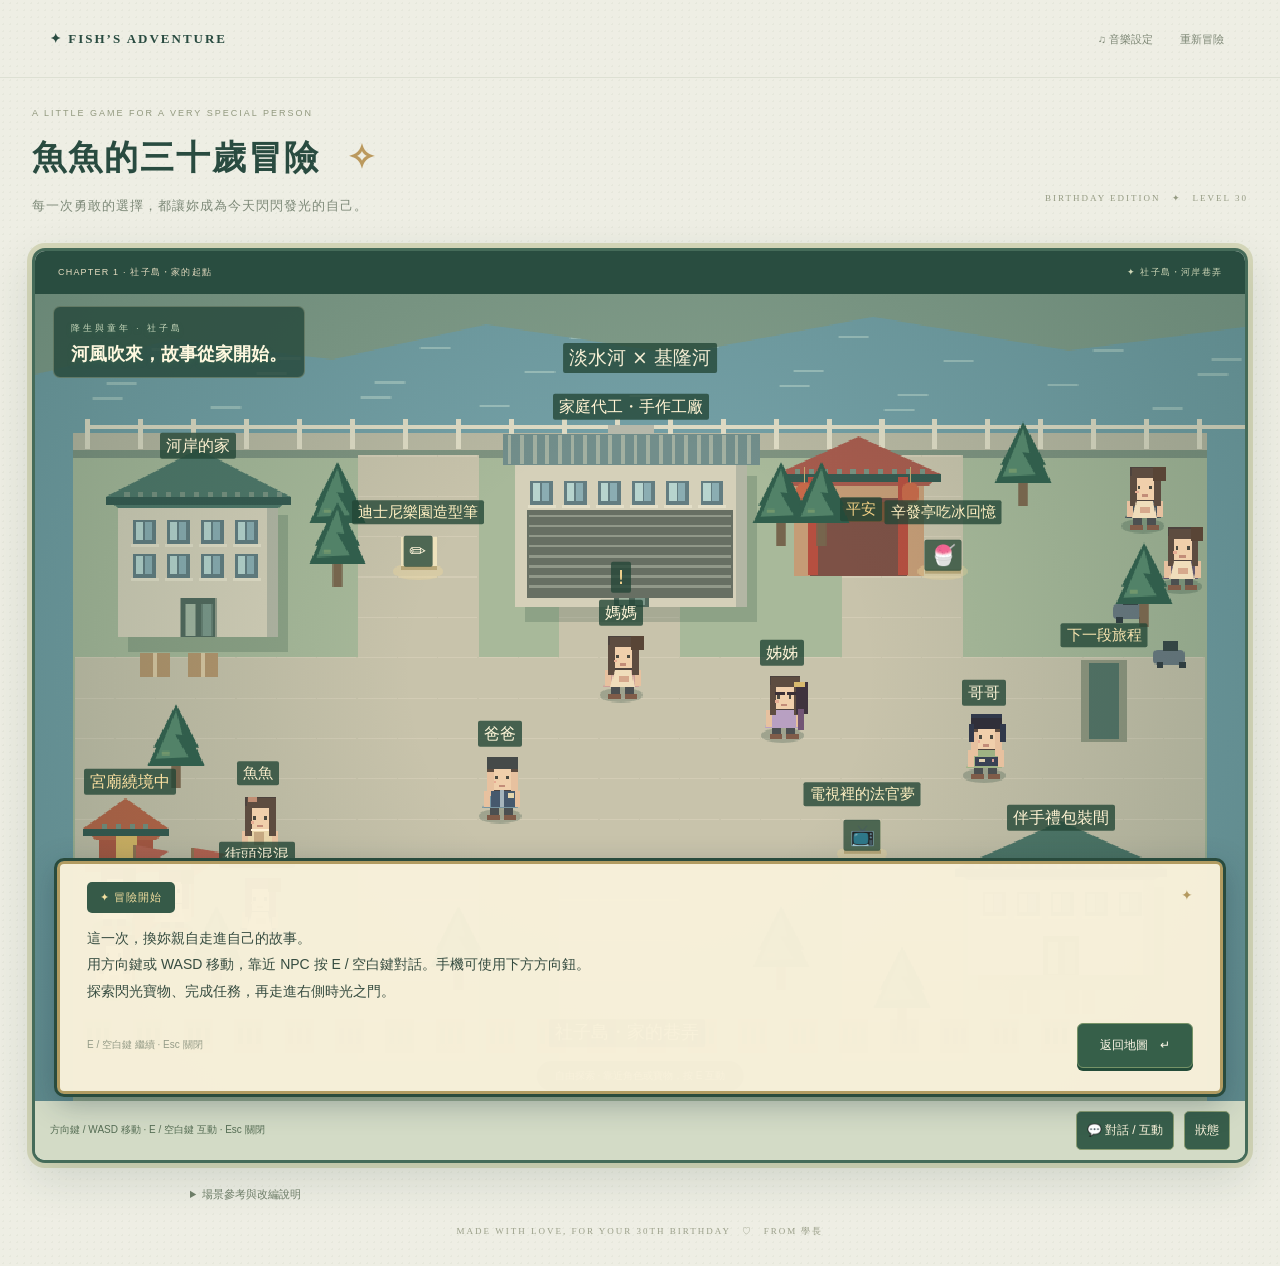
==== commit e57d7eb5: "Add approved conversation about patience and repairing small mistakes" ====
--- a/projects/fish-30/index.html
+++ b/projects/fish-30/index.html
@@ -690,4 +690,4 @@
 $('#sound').textContent='♫ 音樂設定';$('#sound').onclick=audioSettings;
 const statusWithAudio=openStatus;openStatus=function(section='status'){statusWithAudio(section);if(section==='status'){const button=document.createElement('button');button.className='choice';button.textContent='♫ 音樂與音效';button.onclick=audioSettings;$('#activity').append(button)}};
 const finishWithSound=complete;complete=function(){finishWithSound();playEffect('happy')};
-</script><script src="collection.js?v=9"></script></body></html>
+</script><script src="collection.js?v=10"></script></body></html>
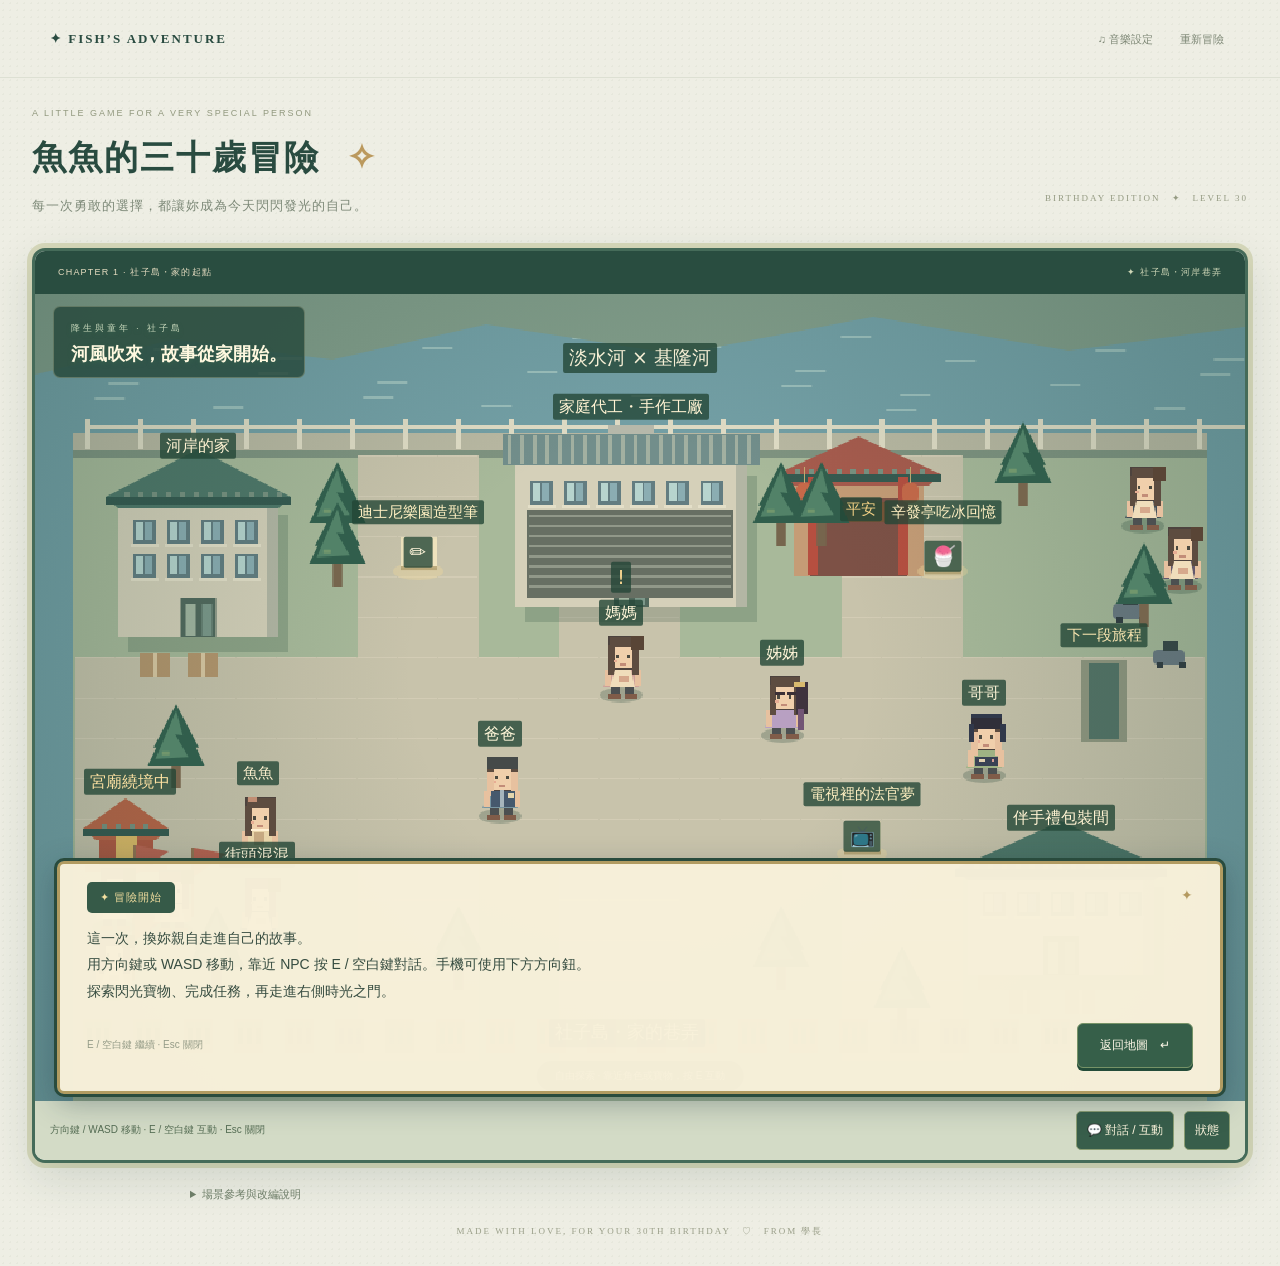
==== commit 810553f3: "Rebalance birthday topic groups without changing titles or copy" ====
--- a/projects/fish-30/index.html
+++ b/projects/fish-30/index.html
@@ -690,4 +690,4 @@
 $('#sound').textContent='♫ 音樂設定';$('#sound').onclick=audioSettings;
 const statusWithAudio=openStatus;openStatus=function(section='status'){statusWithAudio(section);if(section==='status'){const button=document.createElement('button');button.className='choice';button.textContent='♫ 音樂與音效';button.onclick=audioSettings;$('#activity').append(button)}};
 const finishWithSound=complete;complete=function(){finishWithSound();playEffect('happy')};
-</script><script src="collection.js?v=10"></script></body></html>
+</script><script src="collection.js?v=11"></script></body></html>
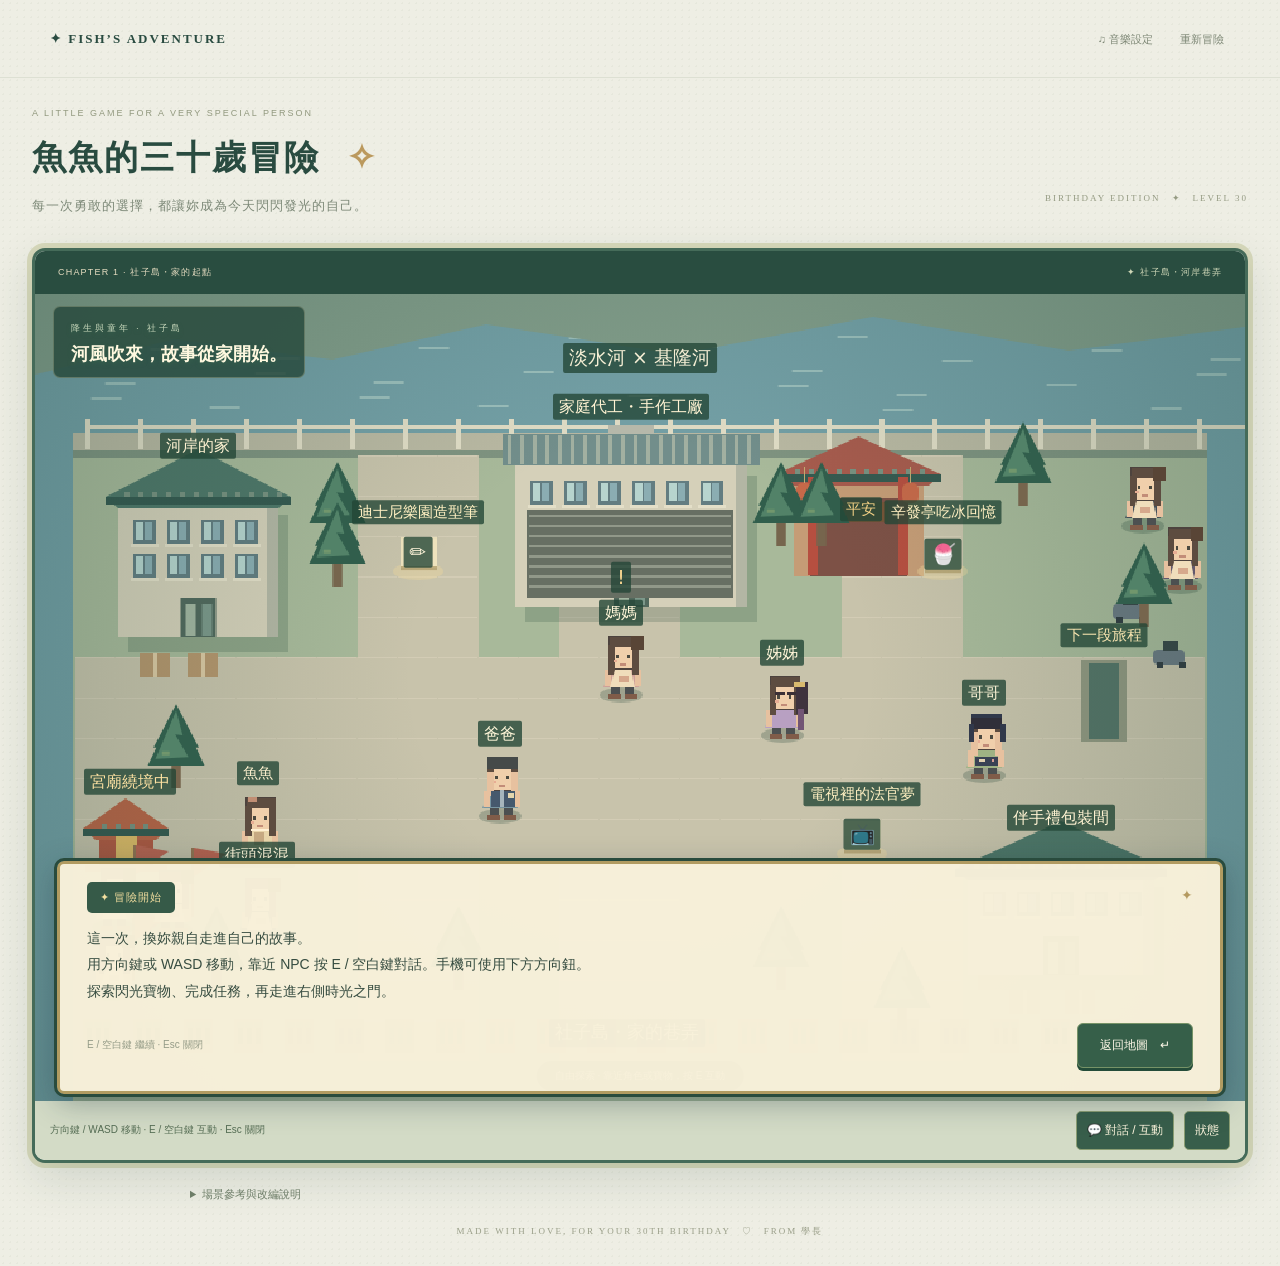
==== commit f7793e70: "Apply approved gratitude-focused dialogue and rename personal concerns" ====
--- a/projects/fish-30/index.html
+++ b/projects/fish-30/index.html
@@ -690,4 +690,4 @@
 $('#sound').textContent='♫ 音樂設定';$('#sound').onclick=audioSettings;
 const statusWithAudio=openStatus;openStatus=function(section='status'){statusWithAudio(section);if(section==='status'){const button=document.createElement('button');button.className='choice';button.textContent='♫ 音樂與音效';button.onclick=audioSettings;$('#activity').append(button)}};
 const finishWithSound=complete;complete=function(){finishWithSound();playEffect('happy')};
-</script><script src="collection.js?v=11"></script></body></html>
+</script><script src="collection.js?v=12"></script></body></html>
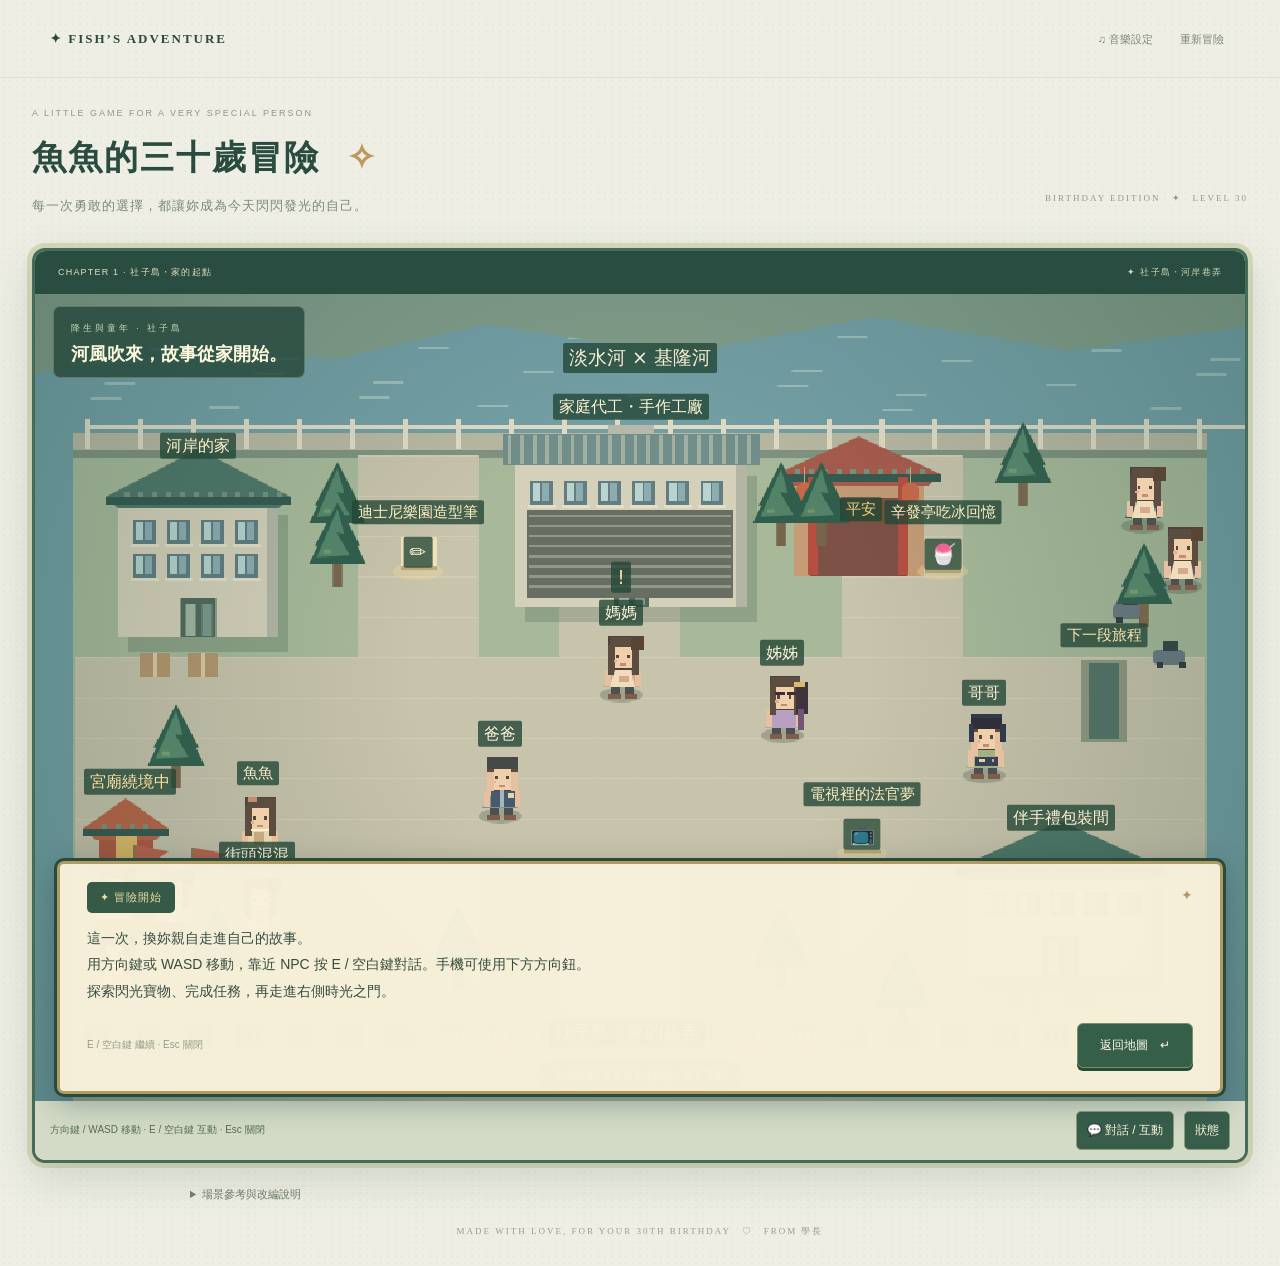
==== commit 60d42c74: "Bundle birthday dialogue into page to prevent mixed cached versions" ====
--- a/projects/fish-30/index.html
+++ b/projects/fish-30/index.html
@@ -690,4 +690,232 @@
 $('#sound').textContent='♫ 音樂設定';$('#sound').onclick=audioSettings;
 const statusWithAudio=openStatus;openStatus=function(section='status'){statusWithAudio(section);if(section==='status'){const button=document.createElement('button');button.className='choice';button.textContent='♫ 音樂與音效';button.onclick=audioSettings;$('#activity').append(button)}};
 const finishWithSound=complete;complete=function(){finishWithSound();playEffect('happy')};
-</script><script src="collection.js?v=12"></script></body></html>
+</script><!-- fish30-collection:start -->
+<script data-dialogue-version="035664c6f2ae">
+// Titles stay concise on the map; the same full memory is shown on pickup and in the album.
+chapters[6].memoryDetails=[
+ '在 UNIQLO 的日子，魚魚練成了折衣服高手：攤平、對齊、摺好，一件件衣服整整齊齊地歸位。比起摺出漂亮的衣服，更開心的是替顧客提供建議後，收到一句真心的「謝謝」。原來幫上別人的忙，會讓一天的疲累都輕一點。',
+ '在 inooknit 賣鞋的回憶，除了陪顧客挑到合腳的鞋，也少不了好吃的補給。員工餐的鐵板燒、中午的繼光香香雞，還有 31 冰淇淋，都是工作日裡值得期待的小確幸。認真上班，也要認真吃飯、好好犒賞自己。',
+ '在 BigByte 當小老師，每天都像帶著一群精力用不完的小蘿蔔闖關。不聽話、愛分心的時候，還是得拿出老師的氣勢：「先坐好，聽我說！」該提醒就提醒、該立規矩就立規矩，教英文之外，也練出了讓小蘿蔔們收心的本事。'
+];
+chapters[7].memoryDetails=[
+ '「怎麼有人把內褲掛在我的曬衣架上？也太噁心了吧！」原本只是要曬衣服，卻碰上讓人滿頭問號的宿舍插曲。共用生活空間，也要尊重別人的物品與界線啊！這一幕，實在讓人很難忘記。',
+ '和一群朋友一起夜唱，恍惚間像又回到大學時代。輪流點歌、一起合唱，原來到了這個階段，還能遇見這樣新鮮又熱鬧的夜晚。果然，社交也有它的快樂；不必勉強自己每場都到，但也不用把所有邀約都推開。',
+ '感冒的時候，才發現身邊有這麼多人惦記著自己。一句「還好嗎？」、一句「多休息」，都讓不舒服的日子暖了一點。原來在新的環境裡，也已經有人把魚魚放在心上。被大家關心著，真的好感動。',
+ '怪阿姨老師彬彬姊，是學院生活裡很有存在感的一號人物。至於上課的生存守則？魚魚默默記下一句：「別讓彬彬姊不開心。」光是提起這個名字，就很有畫面；這份獨特的課堂回憶，也一起收進收藏冊。'
+];
+// Completed chapters reconstruct collections from old saves; partial collections stay current.
+function memoryEntries(ch){const c=chapters[ch];return c.type==='collect'?c.items:[c.result]}
+function memoryUnlocked(ch,i){return ch<state.done||(ch===state.chapter&&chapters[ch].type==='collect'&&collected().has(i))}
+function panelElement(tag,cls,text){const el=document.createElement(tag);el.className=cls;if(text!==undefined)el.textContent=text;return el}
+function panelButton(label,action,cls='choice'){const b=panelElement('button',cls,label);b.type='button';b.onclick=action;return b}
+const showBeforeCards=show;
+show=function(...args){$('.dialogue').classList.remove('status-panel');showBeforeCards(...args)};
+function returnToCollection(){openStatus('collection')}
+function readMemory(ch,i){
+ if(!memoryUnlocked(ch,i))return;
+ if(ch===0&&i===2){showIceMemory();$('#next').textContent='返回收藏冊';$('#next').onclick=returnToCollection;return}
+ show(chapters[ch].icon+' '+chapters[ch].title,memoryEntries(ch)[i]+(chapters[ch].memoryDetails?.[i]?'\n\n'+chapters[ch].memoryDetails[i]:''),[{text:'返回收藏冊',run:returnToCollection}]);
+ $('#taskInfo').textContent='已收藏 · 可隨時重看';
+}
+openStatus=function(section='status'){
+ if(section==='badges'||section==='journal')section='collection';update();
+ show('冒險手帳','');$('.dialogue').classList.add('status-panel');$('#story').textContent='';
+ const area=$('#activity');area.className='status-content';
+ const nav=panelElement('nav','status-nav');nav.setAttribute('aria-label','狀態選單');
+ for(const [key,title] of [['status','冒險狀態'],['quest','目前任務'],['collection','回憶收藏冊']]){const b=panelButton(title,()=>openStatus(key),'status-tab');b.setAttribute('aria-pressed',String(key===section));nav.append(b)}area.append(nav);
+ if(section==='status'){
+  const hero=panelElement('div','status-hero');hero.append(panelElement('small','','FISH’S ADVENTURE'),panelElement('h2','','魚魚的冒險'),panelElement('p','',state.chapter===chapters.length?'三十歲 · 冒險仍在繼續':$('#role').textContent));area.append(hero);
+  const grid=panelElement('div','status-grid');
+  for(const [name,value,sub] of [['♥ 生命','100 / 100','今天也照顧好自己'],['💰 金錢',(state.money||0).toLocaleString('zh-TW'),'林狗狗銀行隨時支援'],['♡ 幸福度',(state.happiness??50).toLocaleString('zh-TW'),state.metCompanion?'幸福爆表 · 學長陪伴中':'等待旅途中的相遇'],['✦ 成長','LV. '+Math.round(state.done/chapters.length*30),state.done*100+' EXP']]){const card=panelElement('div','stat-card');card.append(panelElement('span','',name),panelElement('strong','',value),panelElement('small','',sub));grid.append(card)}area.append(grid);
+  const progress=panelElement('div','journey-progress');progress.append(panelElement('p','',`旅程進度 · ${state.done} / ${chapters.length} 章`));const meter=document.createElement('progress');meter.max=chapters.length;meter.value=state.done;meter.setAttribute('aria-label','章節完成進度');progress.append(meter,panelElement('small','',$('#location').textContent));area.append(progress);
+  area.append(panelButton('♫ 音樂與音效',audioSettings),panelButton('重新開始冒險',confirmRestart,'choice restart-adventure'));
+ }else if(section==='quest'){
+  area.append(panelElement('h2','panel-heading',state.chapter===chapters.length?'生日慶典':current().title),panelElement('p','quest-card',$('#quest').textContent.replaceAll('按 E','按「互動」')));
+  if(state.chapter<chapters.length)area.append(panelElement('p','panel-note',state.chapter===3?'依照任務提示，和故事中的人物聊聊，慢慢做出自己的決定。':state.chapter===4||state.chapter===5?'這一站沒有標準答案。選一句現在最想送給自己的話，慢慢聊就好。':'挑戰採情境題與知識題；答錯可看提示再試，離開對話後可重新挑戰。'));
+ }else{
+  area.append(panelElement('h2','panel-heading','那些走過的日子'),panelElement('p','panel-note','回憶拾起後即可重看；完成章節後收藏稱號與旅程紀念。'));
+  for(let ch=0;ch<=Math.min(state.chapter,chapters.length-1);ch++){
+   const c=chapters[ch],entries=memoryEntries(ch),unlocked=entries.filter((_,i)=>memoryUnlocked(ch,i)).length;
+   const chapter=panelElement('section','album-chapter');chapter.append(panelElement('h3','',`${c.icon} ${c.title}`),panelElement('small','',`${c.age} · 收藏 ${unlocked} / ${entries.length}`));
+   if(ch<state.done)chapter.append(panelElement('p','title-ribbon','✦ '+(c.awardedTitle||c.badge)));
+   const cards=panelElement('div','memory-grid');entries.forEach((entry,i)=>{
+    const available=memoryUnlocked(ch,i);const b=panelButton(available?entry:'✧ 尚未找到的回憶',()=>readMemory(ch,i),'memory-card');b.disabled=!available;
+    if(available&&ch===0&&i===2){const photo=document.createElement('img');photo.src='images/xinfating.webp';photo.alt='辛發亭店面';photo.loading='lazy';b.prepend(photo)}cards.append(b);
+   });chapter.append(cards);if(ch<state.done){const questions=ch===2?[...universityQuestions.law,...universityQuestions.accounting]:challengeBank[ch];if(questions)chapter.append(panelButton(ch===4||ch===5?'重溫暖心對話':'重溫挑戰',()=>challenge(questions,c.title,returnToCollection),'choice replay-challenge'))}area.append(chapter);
+  }
+  if(state.chapter<chapters.length-1)area.append(panelElement('p','album-locked','✧ 下一段故事，等妳親自探索。'));
+  if(state.wishCompleted)area.append(panelElement('div','title-ribbon','🎂 三十歲生日願望 · 已收藏祝福'));
+ }
+ $('#taskInfo').textContent='冒險進度自動保存';$('.dialogue').scrollTop=0;
+};
+// Questions use plausible alternatives, shuffled choices and explanatory feedback.
+const challengeBank={
+0:[['社子島位於哪兩條河流交會一帶？',['淡水河與基隆河','新店溪與景美溪','大漢溪與景美溪'],0,'社子島位於淡水河與基隆河交會一帶。'],['哪一組最符合這段童年回憶？',['家庭代工造型筆、辛發亭巧克力醬冰','校園社團、豪小小雞排','會計報表、便利商店咖啡'],0,'童年回憶包含造型筆代工與士林夜市辛發亭的巧克力醬冰。'],['魚魚的法官夢，是從什麼開始萌芽？',['電視上關於法官的新聞、報導與節目','一部固定叫作《正義法官》的影集','大學會計課的報表練習'],0,'是多種法官相關新聞與節目，並不是某部名為《正義法官》的影集。']],
+1:[['臺北市立中正高中位在哪個行政區？',['北投區','士林區','中正區'],0,'校名不等於行政區；臺北市立中正高中位於北投區。'],['哪一個才是中正高中的學校網域？',['ccsh.tp.edu.tw','ck.tp.edu.tw','nccu.edu.tw'],0,'中正高中使用 ccsh.tp.edu.tw；NCCU 是政治大學。'],['依剛才的校園地圖，哪一組建築都出現過？',['至聖樓、格致樓、迎曦樓','四維堂、果夫樓、志希樓','至聖樓、果夫樓、四維堂'],0,'本章校園呈現至聖樓、格致樓與迎曦樓；另一組是政大的場景。']],
+4:[['今天讀得有點累了，想怎麼照顧自己？',['先休息一下，吃點喜歡的東西','把目標縮小，慢慢完成今天的一小步'],0,'休息不是偷懶，慢一點也沒有關係。盡力就好，開心讀書最重要。'],['當進度沒有跟上計畫，想對自己說什麼？',['今天已經很努力了，明天再調整','不用和別人比，我有自己的步調'],0,'備考不是每天都要滿分。願意調整、願意再試一次，就已經是在往前走。'],['睡前，想送給今天的自己哪一句話？',['謝謝妳，今天也沒有放棄自己','先好好睡一覺，明天再一起努力'],0,'這一年半，是許多小小的努力累積起來的。妳不用獨自撐著，學長會陪妳走這段路。']],
+5:[['看到考上的消息，最想先對自己說什麼？',['我做到了，真的做到了！','謝謝那個一直努力的自己'],0,'那些翻過的書、走過的低潮，都有了回音。這一刻，妳可以大方地為自己驕傲。'],['終於可以鬆一口氣，想怎麼慶祝？',['吃一頓喜歡的，和重要的人分享喜悅','好好睡到飽，讓自己安心休息'],0,'怎麼慶祝都好，今天不必急著安排下一個目標。先把這份開心，好好留給自己。'],['面對接下來的新旅程，想帶上哪一句祝福？',['願我記得，自己比想像中更有力量','願我繼續努力，也記得溫柔對待自己'],0,'我就知道妳可以考上！林狗狗銀行的眼光可是很準的。往後的路，不管遇到什麼，我都會陪著妳。']],
+6:[['UNIQLO：定價 1,200 元，打八折後再折 100 元，應付多少？',['860 元','880 元','960 元'],0,'先算 1,200×0.8＝960，再減 100，得到 860。'],['inooknit：客人說鞋長合適，但前掌擠壓，應先怎麼做？',['確認腳寬與壓迫位置，再找合適鞋楦或尺寸','一律加大兩號，不必再試穿','告訴客人所有鞋都會越穿越寬'],0,'尺寸不只看長度，也要考慮腳寬、鞋楦與實際舒適度。'],['BigByte：孩子能跟讀卻無法自行回答，下一步怎麼引導？',['提供圖片與句型提示，再逐步減少協助','直接要求背完整篇文章','持續替他回答以避免挫折'],0,'先提供適量提示，再逐步撤除，幫助孩子建立獨立表達能力。']],
+7:[['案例討論中，兩個案件結論不同，應先比較？',['關鍵事實、爭點與適用規範','哪個結論較受歡迎','哪份判決篇幅比較長'],0,'事實差異與法律爭點可能導致不同結論，不能只看結果。'],['收到一份支持原判斷的新資料，最穩健的作法是？',['檢查來源可信度，也尋找相反證據','因為支持自己就直接採用','只問同意自己的人'],0,'避免確認偏誤，要同時檢驗來源及相反證據。'],['訓練討論涉及個案資訊，分享筆記時應如何處理？',['依保密規範處理，移除不必要的識別資訊','換個群組就可以完整轉貼','只刪姓名，其他內容一律公開'],0,'匿名不只刪姓名，其他資訊也可能識別當事人，仍須遵守保密規範。']]
+};
+universityQuestions.law=[['依臺灣民法，自然人的權利能力何時開始？',['出生','滿十八歲','完成戶籍登記'],0,'民法第六條：人的權利能力始於出生，終於死亡。'],['甲乙對商品與價金意思一致，一般而言契約成立的核心是？',['雙方意思表示一致','一定先完成付款','一定由法院核准'],0,'一般契約以意思表示一致為核心；特定契約另有要式等規定。'],['依現行臺灣民法，幾歲為成年？',['十八歲','二十歲','十六歲'],0,'自 2023 年起，民法成年年齡為十八歲。']];
+universityQuestions.accounting=[['資產 120,000、負債 45,000，權益是多少？',['75,000','165,000','45,000'],0,'資產＝負債＋權益，所以權益＝120,000－45,000。'],['以現金收回先前的應收帳款，對總資產有何影響？',['總額不變','增加','減少'],0,'現金增加、應收帳款減少，資產內部轉換，總額不變。'],['預付未來三個月租金時，尚未耗用部分通常應列為？',['資產','當期全部費用','負債'],0,'尚未耗用的預付租金代表未來經濟效益，先列資產，再隨期間轉列費用。']];
+function challenge(questions,speaker,onComplete,index=0,correct=0){
+ if(questions===challengeBank[4]||questions===challengeBank[5]){warmConversation(questions,speaker,onComplete,index);return}
+ if(index>=questions.length){show(speaker,`挑戰完成！首次作答答對 ${correct} / ${questions.length} 題。\n每次釐清觀念，都是一次成長。`,[{text:'收下成果',run:onComplete}]);return}
+ const [question,answers,right,explanation]=questions[index];
+ const options=answers.map((label,i)=>({label,i}));for(let i=options.length-1;i>0;i--){const j=Math.floor(Math.random()*(i+1));[options[i],options[j]]=[options[j],options[i]]}
+ let attempted=false;
+ const render=()=>{show(speaker,`挑戰 ${index+1} / ${questions.length}\n${question}`,options.map(({label,i})=>({text:label,run:()=>{
+  const isCorrect=i===right;const score=correct+(isCorrect&&!attempted?1:0);attempted=true;
+  show(speaker,(isCorrect?'✓ 答對了！':'再想一想：')+'\n'+explanation,[{text:isCorrect?'下一題':'重新作答',run:()=>isCorrect?challenge(questions,speaker,onComplete,index+1,score):render()}]);if(isCorrect)tone(780);
+ }})));$('#taskInfo').textContent='情境挑戰 · 選項順序隨機 · 可重試'};render();
+}
+encounter=function(){challenge(challengeBank[state.chapter]||encounters[sceneChapter()].questions,npcNames[state.chapter],complete)};
+universityTalk=function(subject){
+ const name=subject==='law'?'法律系老師':'會計系老師';
+ if(finished()){show(name,'雙主修的實力，已經留在收藏冊裡了。');return}
+ if(collected().size<current().items.length){show(name,'先找回兩份校園回憶，再來挑戰大一基礎應用題。');return}
+ if(passedSubjects().has(subject)){show(name,'這科已通過，去找另一位老師吧。');return}
+ challenge(universityQuestions[subject],name,()=>{state.universityPassed=[...passedSubjects(),subject];save();update();if(passedSubjects().size===2)complete();else show(name,'這一科通過了！去找另一位老師繼續挑戰。')});
+};
+const questTalk=talkNPC;talkNPC=function(){if(state.chapter===5&&!finished()){encounter();return}questTalk()};
+// These two chapters celebrate care and growth: every choice is valid, with no score.
+function warmConversation(questions,speaker,onComplete,index=0){
+ if(index>=questions.length){show(speaker,'把這份溫暖收進回憶，帶著自己的步調繼續前進。',[{text:'收下這份鼓勵',run:onComplete}]);return}
+ const [question,answers,,message]=questions[index];
+ show(speaker,question,answers.map(answer=>({text:answer,run:()=>show(speaker,message,[{text:index===questions.length-1?'收下祝福':'繼續聊聊',run:()=>warmConversation(questions,speaker,onComplete,index+1)}])})));
+ $('#taskInfo').textContent='暖心對話 '+(index+1)+' / '+questions.length+' · 每個選擇都值得被接住';
+}
+// NTT story: discover CMB → meet → date → rejection → encouragement → resignation.
+const cmbSpot={x:7,y:12};
+try{
+ const saved=JSON.parse(localStorage.getItem('fish-rpg-v3'));
+ if(Number.isInteger(saved?.nttStory)&&saved.nttStory>=0&&saved.nttStory<=5)state.nttStory=saved.nttStory;
+ else state.nttStory=state.done>3?5:state.nttStage===2?4:state.nttStage===1?3:state.metCompanion?2:0;
+}catch{state.nttStory=0}
+function nttStep(){return state.nttStory||0}
+function advanceNTT(stage){state.nttStory=Math.max(nttStep(),stage);save();update()}
+companionVisible=function(){return state.chapter>=3&&state.chapter<chapters.length&&(state.chapter!==3||nttStep()>=1)};
+chapters[3].story='辦公室裡，主管的挑剔讓日常多了些疲憊。下班路上，一個 CMB 的小小入口，將帶來意想不到的相遇。';
+chapters[3].hint='發現 CMB → 與學長交往 → 被主管否定 → 得到鼓勵 → 勇敢辭職';
+const beforeCMBArt=sceneArt;
+sceneArt=function(t){beforeCMBArt(t);if(state.chapter!==3||nttStep()>0)return;const x=cmbSpot.x*T,y=cmbSpot.y*T;rr(x+5,y-8,24,38,'#345b52',4);rect(x+8,y-3,18,26,'#e6dfc2');text('♡',x+17,y+16,'#b76d78',15);text('CMB · 一段新的相遇',x+17,y-24,'#fff0c4',12)};
+const beforeCMBInteract=interact;
+interact=function(){if(!dialog&&state.chapter===3&&nttStep()===0&&near(cmbSpot)){show('☕ CMB','下班路上，打開 CMB 交友軟體。也許，一段新的緣分就從這裡開始。',[
+ {text:'打開 CMB，認識學長',run:()=>{advanceNTT(1);show('♡ 新的相遇','配對成功！學長出現在街角，去和他打聲招呼吧。')}},
+ {text:'晚點再看看',run:close}
+]);return}beforeCMBInteract()};
+$('#talk').onclick=interact;
+const beforeCMBUpdate=update;
+update=function(){beforeCMBUpdate();$('.companion').style.display=state.chapter<3||(state.chapter===3&&nttStep()<2)?'none':'';if(state.chapter===3&&!finished())$('#quest').textContent=[
+ '✦ 任務：在下班路上找到 CMB，開啟一段新的相遇。',
+ '♡ 任務：學長出現了，去和他聊聊。',
+ '♡ 任務：有了學長的陪伴，向主管說說離職備考的想法。',
+ '✦ 任務：被主管否定了，去找學長聊聊心情。',
+ '✦ 任務：收下學長的鼓勵，回去向主管說出辭職的決定。'
+ ][Math.min(4,nttStep())]};
+const beforeCMBHint=draw;
+draw=function(t){beforeCMBHint(t);if(state.chapter===3&&nttStep()===0&&near(cmbSpot))$('#hint').textContent=mobileView.matches?'按「互動」・打開 CMB':'[ E / 空白鍵 ] 打開 CMB'};
+talkSupervisor=function(){
+ if(finished()){show('機車主管','……既然決定了，就把交接做好。');return}
+ if(nttStep()<2){show('機車主管',nttStep()===0?'這點事情還要我提醒？動作快一點，別讓我一直盯著。':'不要以為下班了就能鬆懈，明天的工作還是要準時完成。');return}
+ if(nttStep()===2){show('機車主管','有什麼事？',[
+ {text:'魚魚：我想離職，專心準備考試。',run:()=>{advanceNTT(3);show('機車主管','考試哪有那麼容易？別想太多了，快點找個有錢人嫁掉比較實在。',[{text:'先去找學長聊聊',run:close}])}}
+ ]);return}
+ if(nttStep()===3){show('機車主管','還在想考試？我不是說了，別把事情想得太簡單。');return}
+ show('機車主管','怎麼，又有什麼事？',[
+ {text:'魚魚：老子不幹了，要離職備考！',run:()=>{advanceNTT(5);state.nttStage=3;complete()}}
+ ]);
+};
+const companionBeforeCMB=talkCompanion;
+talkCompanion=function(){
+ if(state.chapter!==3){companionBeforeCMB();return}
+ if(nttStep()===0)return;
+ if(nttStep()===1){show('♡ 魚魚的心意','從 CMB 的第一句招呼，到越聊越投緣，魚魚發現自己越來越期待和學長聊天。\n這一次，要不要鼓起勇氣，主動跟學長告白？',[
+ {text:'跟學長告白：我喜歡你 ♡',run:()=>{advanceNTT(2);meetCompanion();show('♡ 告白成功','魚魚鼓起勇氣：「學長，我喜歡你。」\n學長笑著回應：「我也喜歡妳。接下來的日子，讓我們一起走吧。」\n魚魚與學長正式交往，幸福度滿點！')}},
+ {text:'再聊聊，晚點決定',run:close}
+ ]);return}
+ if(nttStep()===3){show('✦ 守護神・學長','想為自己的夢想努力，一點也不可笑。別讓別人的否定，替妳決定未來。\n「不管結果如何，我都會陪著妳。」',[
+ {text:'收下鼓勵，回去說出辭職的決定',run:()=>{advanceNTT(4);close()}}
+ ]);return}
+ show('✦ 守護神・學長',nttStep()===2?'能遇見妳，真好。工作也好、未來的打算也好，都可以慢慢和我說。':nttStep()===4?'不用害怕，妳已經想清楚了。去說出自己的決定，我會在這裡等妳。':'接下來的備考日子，也讓我陪著妳。盡力就好，開心讀書最重要！');
+};
+update();
+
+// Birthday conversations are personal preferences expressed as mutual care.
+const companionTopics={
+  "whispers": {
+    "title": "給妳的悄悄話",
+    "intro": "有些心裡話，想慢慢說給妳聽。妳不用急著回應，照自己安心的步調讀就好。",
+    "items": [
+      [
+        "在我面前，可以柔軟",
+        "我知道，成長過程裡，妳並不總能得到需要的理解與肯定。面對質疑或不被認同時，也許妳會下意識地豎起防備，用強硬的語氣回應，急著反駁、不願退讓。那可能是妳一路學會保護自己的方式：先把自己撐住，才有力氣繼續努力。這一路，妳辛苦了。\n\n謝謝妳願意讓我走近妳的生活。我想慢慢理解那份強硬底下，可能藏著的受傷與委屈。在學長面前，妳可以不用每次都把自己撐得那麼硬。想哭就哭，想撒嬌就撒嬌；難過時，可以說「這句話讓我受傷了」，也可以只是說「我想要你抱抱我」。\n\n妳不用裝作沒有受傷，也不用擺出毫不在乎的樣子，來藏住其實很在意的心情。看見妳的眼淚、委屈，或沒有把握的那一面，不會讓我覺得妳比較不好。如果妳願意讓我知道，我會珍惜這份信任；還沒準備好說，也沒有關係。\n\n如果讓妳受傷的人是我，妳也可以告訴我。我會練習先聽懂，而不是急著辯解。妳不用一下子卸下所有防備，我也會用相處中的行動，慢慢讓妳相信：在這裡，妳可以安心做自己。"
+      ],
+      [
+        "把休息也排進計畫",
+        "我喜歡妳認真生活的樣子。讀書、運動、和朋友相處，妳有好多想投入、想做好的事情。謝謝妳也願意在忙碌的日子裡留時間給我，讓我們一起分享生活。\n\n只是，有時候讀書、運動、社交和其他安排全擠在一起，生活幾乎沒有喘息的空間。看著妳累了還想撐住，身體不舒服、甚至又生病，我真的會心疼。比起每件事都有做到，我更希望妳有精神、有餘裕，能舒服地過日子。\n\n我希望休息不是所有事情做完後，有剩下時間才輪得到的事，而是原本就值得排進生活的一部分。今天少做一點、少赴一個約，或把運動改得輕鬆一些，都沒有關係。妳不需要把每一天塞得很滿，才能算是認真生活。\n\n我也會留意自己的安排，和妳一起把步調調整得舒服一點。謝謝妳願意讓我關心妳；如果累了，可以放心告訴我，不用怕掃興。我想陪妳走很長的路，所以更希望我們都能好好照顧自己，留著力氣慢慢享受生活。"
+      ],
+      [
+        "小小的失誤，多一點體諒",
+        "謝謝妳願意和我一起經營這段感情。我知道，我也有說錯話、沒想周全，或做得不夠好的時候。妳願意告訴我感受，讓我有機會理解與調整，這對我很重要。\n\n對我來說，親密關係裡除了道理，也需要心疼與體諒。我們是在談感情，所以在急著釐清誰對誰錯之前，我更希望先記得：眼前是自己喜歡、想長久相伴的人。有些小失誤，從道理上看確實做得不妥，但相愛的兩個人，也可以多留一點理解，不必每次都用嚴厲的批評，才能讓對方知道哪裡需要改變。\n\n做錯的地方，仍然需要承認、道歉和修補；但如果不是嚴重的傷害，或一再忽視說好的界線，我希望我們不急著把一次失誤，變成對整個人的否定。先關心彼此的感受，再一起把事情說清楚，道理會比較容易被聽見，心也不必因此離得更遠。\n\n受傷、失望時會生氣，是很自然的，不用勉強自己立刻笑著說沒事。只是提高音量責難，或一直帶著怒氣相對，常會讓人更緊繃、更想防備，反而聽不懂對方真正難受的是什麼。情緒太滿時，我們可以先緩一緩，約好再回來聊，把力氣用在「接下來怎麼改善」。\n\n我也會提醒自己，妳的委屈不能被一句「要體諒我」帶過。謝謝妳願意和我一起磨合；我想回應這份心意，讓妳能安心說出受傷，也能放心承認失誤。往後一起生活，我們不一定每次都做得漂亮，但可以一次次把彼此好好放回心上。"
+      ]
+    ]
+  },
+  "likes": {
+    "title": "學長喜歡的相處時光",
+    "intro": "和妳相處時，有些小小的溫柔，會讓我覺得特別安心，也想好好珍惜。",
+    "items": [
+      [
+        "好好說話的溫柔",
+        "我很喜歡我們能安心說話的感覺。可以分享開心，也可以坦白說出不舒服，不必先猜對方會不會生氣。謝謝妳願意讓我知道妳的想法，也讓我有機會更懂妳。\n\n我對大聲責備、訓話的語氣比較容易緊繃，有時越急著回應，反而越說不清楚。如果我們能放慢一點、輕聲一點，我會比較能把真正想說的話告訴妳。\n\n有情緒不用藏著，說不下去時也可以先休息。我也會記得，溫柔不是只在開心時才有，而是在有分歧的時候，仍願意顧著妳的感受。希望我們都能喜歡和對方聊天，不只是因為聊得來，也因為知道自己會被好好對待。"
+      ],
+      [
+        "像百變怪一樣，一起靈活調整",
+        "我很珍惜遇到分歧時，我們還願意回來找彼此，把話慢慢說清楚。謝謝妳願意告訴我心裡的感受，也願意留一點空間，聽聽我的想法。\n\n我喜歡我們能像百變怪一樣，有一點靈活調整的本事。原本的方法不適合，就換個方式試試；發現彼此的需要不同，也願意重新找一個都舒服的做法。不必把自己變成另一個人，而是保有自己的樣子，也留一些彈性給我們的關係。\n\n兩個人的習慣不同，本來就需要時間磨合。我不想讓改變總是落在妳身上，我也會練習調整，分清楚哪些地方可以改、哪些差異可以接納。\n\n妳為我們付出的心意，我想多看見、多說謝謝；我答應妳的小改變，也會努力做到。我很喜歡「我們一起想辦法」的感覺，因為那讓我知道，遇到事情時，我們可以一起變通、一起往前走。"
+      ],
+      [
+        "有來有回，聊得舒服",
+        "我喜歡聽妳分享感興趣的事情，也喜歡妳帶我接觸新的想法和體驗。謝謝妳願意把那些讓妳開心、好奇或在意的小世界帶給我，讓我有機會看見妳眼中的生活。\n\n對我來說，舒服的交流，是我們都能參與，也都能調整步調。有時候話題持續往前，或相處的節奏一直由一個人帶著走，我會有點跟不上，卻不知道該在哪裡插話、怎麼提出暫停。即使累了或不太舒服，也可能因為怕打斷妳、讓妳掃興，而沒有及時說出來。\n\n這也和我不太擅長表達自己的狀態有關，我正在努力改進。我會練習早一點說「讓我消化一下」「我想休息一會兒」，或「我也有個想法想說」，不讓妳只能靠猜的來了解我。\n\n也謝謝寶貝，很多時候妳會注意到我有點不一樣，主動問我是不是累了、哪裡不舒服。那些被妳發現、被妳關心的時刻，我有放在心上，會覺得自己是被照顧著的。\n\n我們都可以偶爾停一下，留點空間讓對方回應，看看彼此有沒有跟上、現在的步調舒不舒服。我也會同樣留意妳。妳不用收起分享的開心，我們一起找個有來有回、都能自在參與的節奏，慢慢聊、慢慢走就好。"
+      ],
+      [
+        "可以不同意，仍然尊重",
+        "我很珍惜妳有自己的想法，也謝謝妳願意讓我知道妳怎麼看事情。能聽見和自己不同的觀點，有時會讓我看見原本沒注意到的地方。\n\n我們不一定每件事都想得一樣。我想先理解妳，也希望自己的想法能被聽見，不必爭到其中一個人認輸，才能結束對話。有時多問一句「你為什麼這樣想？」就可能發現，彼此其實在意的是不同的事情。\n\n需要一起決定的事，我們慢慢找共識；不影響彼此的差異，也可以保留。我也會提醒自己，不把妳的不同意當成不支持。能坦白表達，又仍然感受到被尊重，是我很想和妳一起擁有的自在。"
+      ]
+    ]
+  },
+  "values": {
+    "title": "學長在意的小細節",
+    "intro": "有幾件事，我比較放在心上，想讓妳多了解我一點。這些是我的感受與期待，也想聽聽妳怎麼想。謝謝妳願意認識這些有點彆扭、但也是我的一部分。",
+    "items": [
+      [
+        "私密的事，先問過彼此",
+        "妳願意把心事告訴我，我很珍惜。我也希望我們之間有些話、有些親密的小故事，可以安心地留在兩個人之間，不必擔心哪天突然成為別人的話題。\n\n我對隱私比較在意，尤其在第三人或不熟的人面前，被提起私事時會不太自在。當著別人的面放閃、做比較親密的互動，我也會有點彆扭，不太知道怎麼自然地回應。那不是不喜歡妳，也不是不願意讓別人知道我們在一起，而是有些甜蜜，我更喜歡留在兩個人的時候，安心地慢慢享受。\n\n如果想分享和對方有關的私事，可以先問一聲；拿不準時，就先留著。親密互動也可以一起找個彼此都舒服的程度，讓妳感受到我的喜歡，也讓我能自在地回應妳。\n\n謝謝妳願意理解我這份有點害羞、有點彆扭的心情。我也會好好保護妳交給我的信任，尊重妳的界線，並用妳能感受到的方式表達在乎。"
+      ],
+      [
+        "在外留尊重，私下說真話",
+        "我很珍惜和妳站在一起的感覺。一起見朋友、認識新的人時，我希望我們都能感受到：身邊這個人知道自己的不完美，也仍然願意好好對待自己。\n\n學長其實也有一點偶包，會在意妳在別人面前怎麼對待我。有時一句想說得痛快的反駁、想顯得自己更懂的玩笑，或當著別人數落我哪裡做得不好，若讓我覺得被嗆、被貶低，甚至下不了台，我會難受。即使原本只是隨口一說，也可能讓我不知道怎麼接話，心裡留下不舒服。\n\n我希望我們都能替彼此留一點餘地，不用靠數落另一半來炒熱氣氛、贏得笑聲，或證明自己比較厲害。有不同意見，當然可以平和地表達，不必勉強附和；比較私密、容易讓人難堪的批評，就留到兩個人能好好說話時再談。\n\n我在意面子，不代表妳不能說真話。私下妳可以坦白告訴我哪裡讓妳不舒服，我會認真聽，也願意改。謝謝妳願意理解我這份有點彆扭的在意，我也會同樣顧著妳的感受與尊嚴，讓我們在外面有安心相伴的感覺，回到私下，也有坦白說話的空間。"
+      ],
+      [
+        "有立場，也留一點餘地",
+        "我欣賞妳有自己的原則，也在意事情公不公平。謝謝妳願意分享那些觀察，有時妳看見的細節，也會提醒我重新想一想。\n\n面對外界的人與事情，我希望我們都能保留一點好奇：會不會還有不知道的背景？是不是也有其他理解方式？先多了解一點，不急著替一個人下定論，或許能讓我們看得更完整。\n\n表達立場時，可以堅定，也可以讓對方有說話的餘地。我想和妳一起練習，把注意力放在「希望改善什麼」和「怎麼說比較能被理解」，而不只是誰的話比較有力。\n\n我也會提醒自己，承認不知道、發現原本想錯了，都沒有關係。我很珍惜能和妳交換想法的機會，也希望我們都能在對方面前自在地學習，不必每一次都證明自己是對的。"
+      ]
+    ]
+  }
+};
+companionExtras=function(category){
+ if(!state.wishCompleted)return;
+ const topic=companionTopics[category];
+ if(!topic){show('✦ 守護神・學長','還想多了解學長一點嗎？慢慢聊，我也想聽聽妳的想法。',[
+  ...Object.entries(companionTopics).map(([key,topic])=>({text:topic.title,run:()=>companionExtras(key)})),
+  {text:'回到生日祝福',run:finale}
+ ]);return}
+ show(topic.title,topic.intro,[...topic.items.map(([title,body])=>({text:title,run:()=>show('✦ 學長 · '+title,body,[
+  {text:'返回'+topic.title.replace('？',''),run:()=>companionExtras(category)},
+  {text:'其他話題',run:()=>companionExtras()}
+ ])})),{text:'返回其他話題',run:()=>companionExtras()}]);
+};
+
+</script>
+<!-- fish30-collection:end --></body></html>
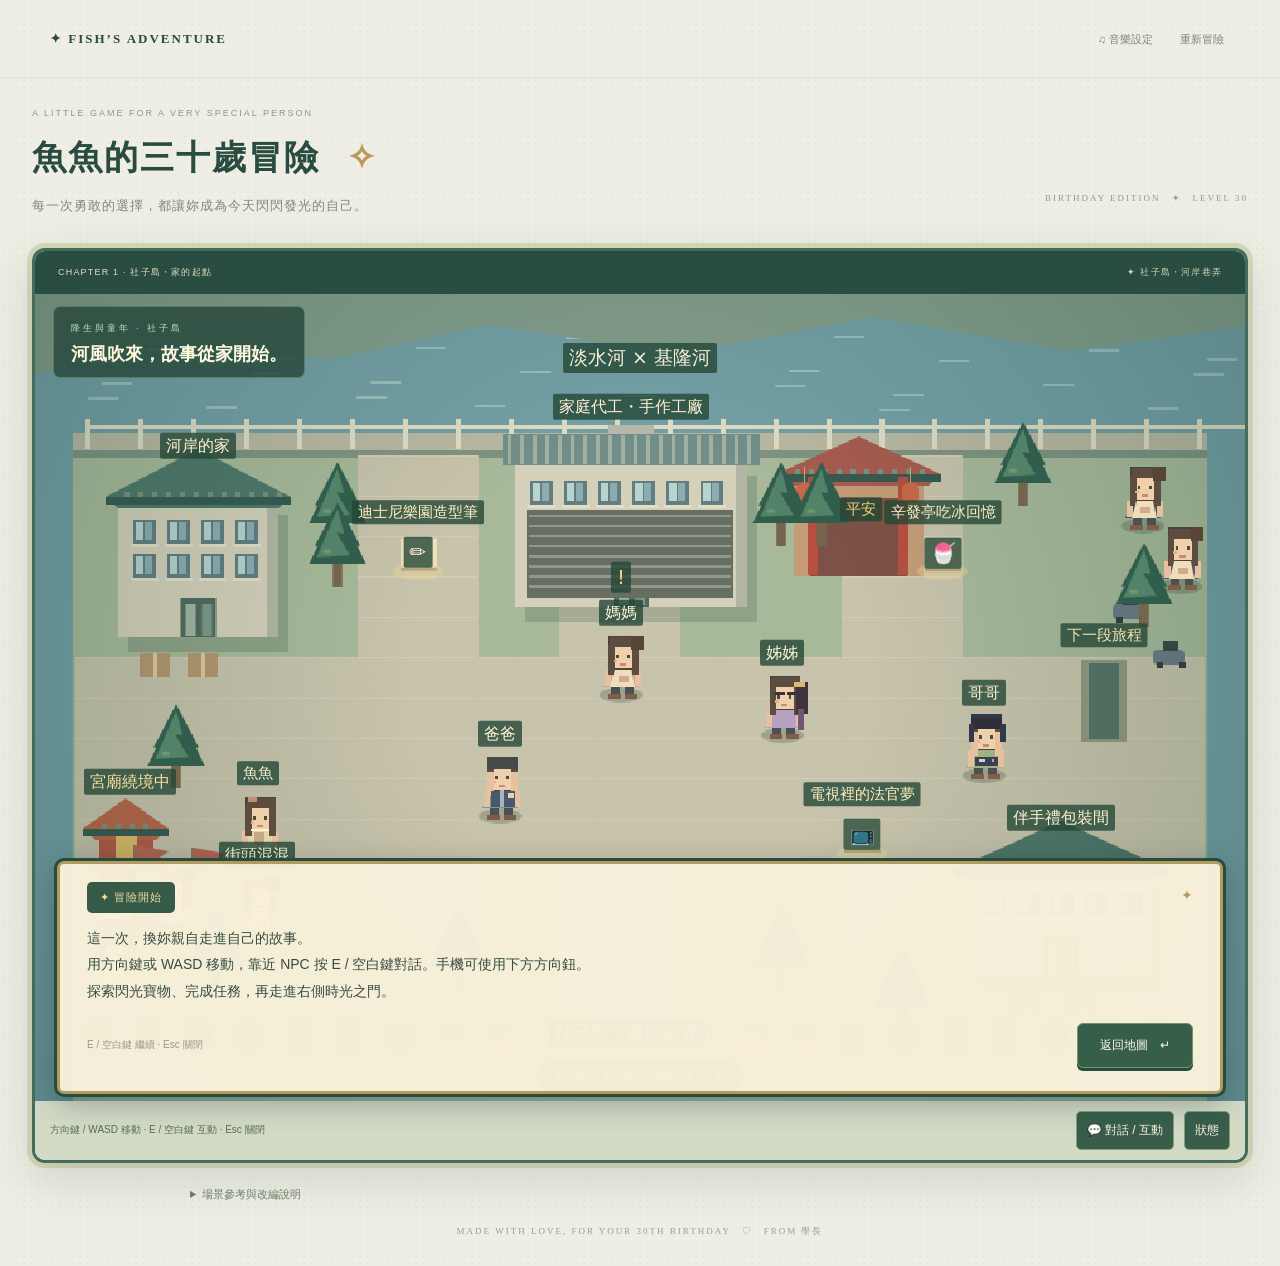
==== commit debba438: "Hide four collectible birthday gifts around finale garden" ====
--- a/projects/fish-30/index.html
+++ b/projects/fish-30/index.html
@@ -691,7 +691,7 @@
 const statusWithAudio=openStatus;openStatus=function(section='status'){statusWithAudio(section);if(section==='status'){const button=document.createElement('button');button.className='choice';button.textContent='♫ 音樂與音效';button.onclick=audioSettings;$('#activity').append(button)}};
 const finishWithSound=complete;complete=function(){finishWithSound();playEffect('happy')};
 </script><!-- fish30-collection:start -->
-<script data-dialogue-version="035664c6f2ae">
+<script data-dialogue-version="7532bb3f1f5b">
 // Titles stay concise on the map; the same full memory is shown on pickup and in the album.
 chapters[6].memoryDetails=[
  '在 UNIQLO 的日子，魚魚練成了折衣服高手：攤平、對齊、摺好，一件件衣服整整齊齊地歸位。比起摺出漂亮的衣服，更開心的是替顧客提供建議後，收到一句真心的「謝謝」。原來幫上別人的忙，會讓一天的疲累都輕一點。',
@@ -917,5 +917,49 @@
  ])})),{text:'返回其他話題',run:()=>companionExtras()}]);
 };
 
+// Optional finale treasure hunt. IDs are saved separately from chapter memories.
+const birthdayGifts=[
+ {id:'teddy',name:'泰迪熊玩偶',icon:'🧸',x:4,y:15,clue:'西邊的小屋往南走，樹影裡好像藏著一位毛茸茸的朋友。',story:'找到泰迪熊玩偶！把柔軟的擁抱帶回家，累了的時候，就讓它陪妳休息。'},
+ {id:'dachshund',name:'臘腸狗抱枕',icon:'🐕',x:21,y:16,clue:'往花園東南邊找找，樹叢旁有個長長的小傢伙。',story:'找到臘腸狗抱枕！長長的身體、短短的腿，是陪妳窩著放鬆的好夥伴。'},
+ {id:'box',name:'禮物盒',icon:'🎁',x:27,y:6,clue:'沿著花園東邊往北探索，別漏掉靠近邊緣的樹蔭。',story:'找到禮物盒！把這份藏在角落的心意收好，願往後的日子也有值得期待的小驚喜。'},
+ {id:'cake',name:'生日蛋糕',icon:'🎂',x:23,y:12,clue:'未來的小屋旁，屋簷外好像留著一份甜甜的驚喜。',story:'找到生日蛋糕！三十歲生日快樂，願妳每一年都能做喜歡的事，也被好好愛著。'}
+];
+try{const saved=JSON.parse(localStorage.getItem('fish-rpg-v3'));state.birthdayGifts=Array.isArray(saved?.birthdayGifts)?[...new Set(saved.birthdayGifts.filter(id=>birthdayGifts.some(g=>g.id===id)))]:[]}catch{state.birthdayGifts=[]}
+function foundBirthdayGifts(){return new Set(state.birthdayGifts||[])}
+function nearbyBirthdayGift(){return state.chapter===chapters.length?birthdayGifts.find(g=>!foundBirthdayGifts().has(g.id)&&near(g)):null}
+function paintBirthdayGift(g,highlight=false){
+ const x=g.x*T+8,y=g.y*T+12;
+ if(highlight){ctx.fillStyle='#f7dda755';ctx.beginPath();ctx.ellipse(x+9,y+13,17,7,0,0,Math.PI*2);ctx.fill()}
+ if(g.id==='teddy'){
+  rect(x+3,y+5,13,14,'#ac805b');rect(x+2,y,15,11,'#c79d72');rect(x,y-2,5,6,'#ac805b');rect(x+14,y-2,5,6,'#ac805b');rect(x+5,y+4,2,2,'#403f35');rect(x+12,y+4,2,2,'#403f35');rect(x+7,y+7,5,3,'#e0c09a');rect(x,y+16,7,5,'#b48a65');rect(x+12,y+16,7,5,'#b48a65');
+ }else if(g.id==='dachshund'){
+  rect(x-4,y+7,25,9,'#b19068');rect(x+18,y+1,9,12,'#c7a87b');rect(x+18,y+2,4,10,'#846349');rect(x+25,y+5,2,2,'#403c33');rect(x,y+15,4,4,'#977452');rect(x+15,y+15,4,4,'#977452');
+ }else if(g.id==='box'){
+  rect(x,y+2,19,17,'#a87776');rect(x-1,y,21,5,'#bd9490');rect(x+8,y,4,19,'#d9c393');rect(x+3,y-4,6,4,'#d9c393');rect(x+12,y-4,6,4,'#d9c393');
+ }else{
+  rect(x-2,y+17,25,3,'#c8c5ad');rect(x,y+6,21,11,'#d9c4a5');rect(x,y+6,21,4,'#f2e1bd');rect(x+4,y+12,13,2,'#b8827d');rect(x+9,y,2,6,'#a38076');rect(x+9,y-3,2,3,'#e1bf7d');
+ }
+}
+const sceneBeforeGifts=sceneArt;
+sceneArt=function(t){sceneBeforeGifts(t);if(state.chapter===chapters.length)birthdayGifts.forEach(g=>{if(!foundBirthdayGifts().has(g.id))paintBirthdayGift(g)})};
+const drawBeforeGifts=draw;
+draw=function(t){drawBeforeGifts(t);const gift=nearbyBirthdayGift();if(gift){paintBirthdayGift(gift,true);text('✦ 發現 '+gift.name,gift.x*T+16,gift.y*T-8,'#ffe6a6',12);renderMapLabels();$('#hint').textContent=mobileView.matches?'按「互動」・收下'+gift.name:'[ E / 空白鍵 ] 收下'+gift.name}};
+const interactBeforeGifts=interact;
+interact=function(){const gift=!dialog&&nearbyBirthdayGift();if(!gift){interactBeforeGifts();return}state.birthdayGifts=[...foundBirthdayGifts(),gift.id];save();update();playEffect('happy');show(gift.icon+' '+gift.name,gift.story+'\n\n'+(foundBirthdayGifts().size===birthdayGifts.length?'四份生日禮物都找到了！這些心意，都可以從收藏冊隨時重看。':`已找到 ${foundBirthdayGifts().size} / ${birthdayGifts.length} 份禮物，其餘驚喜還藏在花園裡。`),[{text:'繼續探索',run:close},{text:'查看禮物收藏',run:()=>openStatus('collection')}])};
+$('#talk').onclick=interact;
+const updateBeforeGifts=update;
+update=function(){updateBeforeGifts();if(state.chapter===chapters.length)$('#quest').textContent=`♡ 到廣場中央與學長對話，許下生日願望。\n🎁 自由尋寶：已找到 ${foundBirthdayGifts().size} / ${birthdayGifts.length} 份生日禮物。禮物藏在樹影與屋旁，靠近後按「互動」收下；不影響許願。`};
+function giftClue(){const next=birthdayGifts.find(g=>!foundBirthdayGifts().has(g.id));show('✦ 花園尋寶線索',next?next.clue:'四份禮物都收好了，生日快樂！',[{text:'回到任務',run:()=>openStatus('quest')}])}
+const statusBeforeGifts=openStatus;
+openStatus=function(section='status'){
+ statusBeforeGifts(section);if(state.chapter!==chapters.length)return;
+ if(section==='quest')$('#activity').append(panelButton('需要一點尋寶線索',giftClue));
+ if(['collection','journal','badges'].includes(section)){
+  const album=panelElement('section','album-chapter');album.append(panelElement('h3','','🎁 生日花園的驚喜'),panelElement('small','',`已找到 ${foundBirthdayGifts().size} / ${birthdayGifts.length} 份禮物`));
+  const grid=panelElement('div','memory-grid');for(const g of birthdayGifts){const found=foundBirthdayGifts().has(g.id),button=panelButton(found?g.icon+' '+g.name:'✧ 尚未找到的生日禮物',()=>show(g.icon+' '+g.name,g.story,[{text:'返回收藏冊',run:returnToCollection}]),'memory-card');button.disabled=!found;grid.append(button)}album.append(grid);$('#activity').append(album);
+ }
+};
+update();
+
 </script>
 <!-- fish30-collection:end --></body></html>
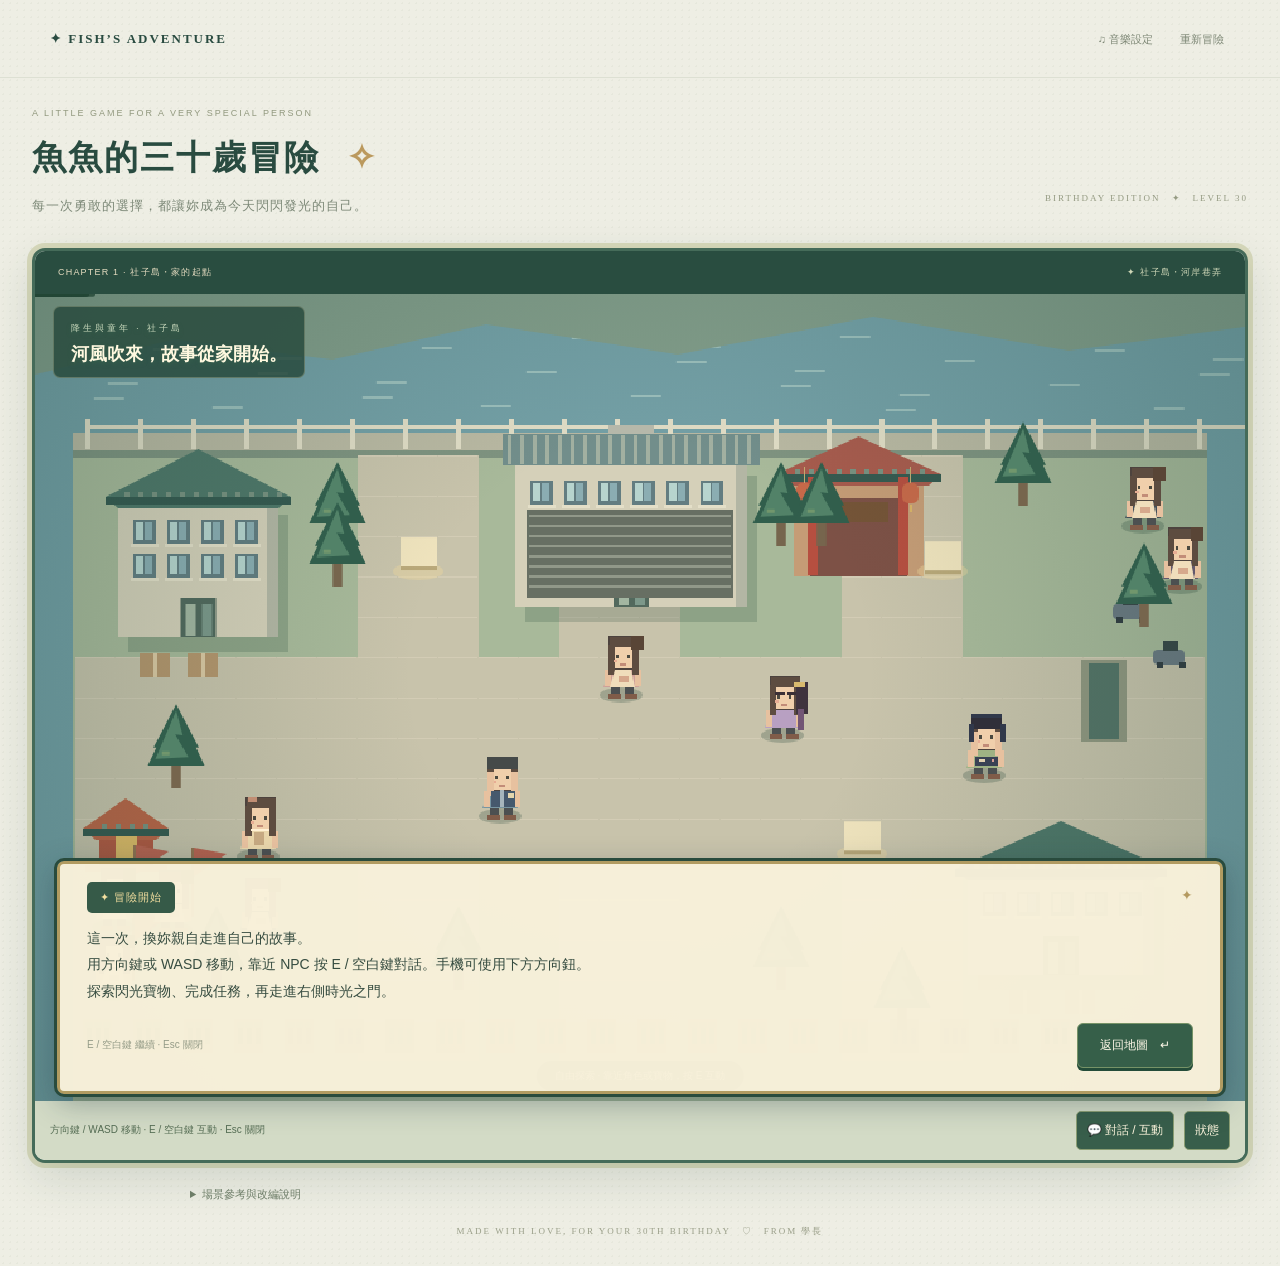
==== commit 1509c11c: "Increase birthday treasure difficulty with concealed props and hedge paths" ====
--- a/projects/fish-30/index.html
+++ b/projects/fish-30/index.html
@@ -691,7 +691,7 @@
 const statusWithAudio=openStatus;openStatus=function(section='status'){statusWithAudio(section);if(section==='status'){const button=document.createElement('button');button.className='choice';button.textContent='♫ 音樂與音效';button.onclick=audioSettings;$('#activity').append(button)}};
 const finishWithSound=complete;complete=function(){finishWithSound();playEffect('happy')};
 </script><!-- fish30-collection:start -->
-<script data-dialogue-version="7532bb3f1f5b">
+<script data-dialogue-version="f510a5a29dce">
 // Titles stay concise on the map; the same full memory is shown on pickup and in the album.
 chapters[6].memoryDetails=[
  '在 UNIQLO 的日子，魚魚練成了折衣服高手：攤平、對齊、摺好，一件件衣服整整齊齊地歸位。比起摺出漂亮的衣服，更開心的是替顧客提供建議後，收到一句真心的「謝謝」。原來幫上別人的忙，會讓一天的疲累都輕一點。',
@@ -919,14 +919,14 @@
 
 // Optional finale treasure hunt. IDs are saved separately from chapter memories.
 const birthdayGifts=[
- {id:'teddy',name:'泰迪熊玩偶',icon:'🧸',x:4,y:15,clue:'西邊的小屋往南走，樹影裡好像藏著一位毛茸茸的朋友。',story:'找到泰迪熊玩偶！把柔軟的擁抱帶回家，累了的時候，就讓它陪妳休息。'},
- {id:'dachshund',name:'臘腸狗抱枕',icon:'🐕',x:21,y:16,clue:'往花園東南邊找找，樹叢旁有個長長的小傢伙。',story:'找到臘腸狗抱枕！長長的身體、短短的腿，是陪妳窩著放鬆的好夥伴。'},
- {id:'box',name:'禮物盒',icon:'🎁',x:27,y:6,clue:'沿著花園東邊往北探索，別漏掉靠近邊緣的樹蔭。',story:'找到禮物盒！把這份藏在角落的心意收好，願往後的日子也有值得期待的小驚喜。'},
+ {id:'teddy',name:'泰迪熊玩偶',icon:'🧸',x:5,y:17,clue:'西邊的小屋往南走，樹影裡好像藏著一位毛茸茸的朋友。',story:'找到泰迪熊玩偶！把柔軟的擁抱帶回家，累了的時候，就讓它陪妳休息。'},
+ {id:'dachshund',name:'臘腸狗抱枕',icon:'🐕',x:20,y:17,clue:'往花園東南邊找找，樹叢旁有個長長的小傢伙。',story:'找到臘腸狗抱枕！長長的身體、短短的腿，是陪妳窩著放鬆的好夥伴。'},
+ {id:'box',name:'禮物盒',icon:'🎁',x:27,y:5,clue:'沿著花園東邊往北探索，別漏掉靠近邊緣的樹蔭。',story:'找到禮物盒！把這份藏在角落的心意收好，願往後的日子也有值得期待的小驚喜。'},
  {id:'cake',name:'生日蛋糕',icon:'🎂',x:23,y:12,clue:'未來的小屋旁，屋簷外好像留著一份甜甜的驚喜。',story:'找到生日蛋糕！三十歲生日快樂，願妳每一年都能做喜歡的事，也被好好愛著。'}
 ];
 try{const saved=JSON.parse(localStorage.getItem('fish-rpg-v3'));state.birthdayGifts=Array.isArray(saved?.birthdayGifts)?[...new Set(saved.birthdayGifts.filter(id=>birthdayGifts.some(g=>g.id===id)))]:[]}catch{state.birthdayGifts=[]}
 function foundBirthdayGifts(){return new Set(state.birthdayGifts||[])}
-function nearbyBirthdayGift(){return state.chapter===chapters.length?birthdayGifts.find(g=>!foundBirthdayGifts().has(g.id)&&near(g)):null}
+function nearbyBirthdayGift(){const spot=facingSearchSpot();return spot?birthdayGifts.find(g=>g.x===spot.x&&g.y===spot.y&&!foundBirthdayGifts().has(g.id)):null}
 function paintBirthdayGift(g,highlight=false){
  const x=g.x*T+8,y=g.y*T+12;
  if(highlight){ctx.fillStyle='#f7dda755';ctx.beginPath();ctx.ellipse(x+9,y+13,17,7,0,0,Math.PI*2);ctx.fill()}
@@ -941,14 +941,14 @@
  }
 }
 const sceneBeforeGifts=sceneArt;
-sceneArt=function(t){sceneBeforeGifts(t);if(state.chapter===chapters.length)birthdayGifts.forEach(g=>{if(!foundBirthdayGifts().has(g.id))paintBirthdayGift(g)})};
+sceneArt=function(t){sceneBeforeGifts(t);if(state.chapter===chapters.length)drawSearchGarden()};
 const drawBeforeGifts=draw;
-draw=function(t){drawBeforeGifts(t);const gift=nearbyBirthdayGift();if(gift){paintBirthdayGift(gift,true);text('✦ 發現 '+gift.name,gift.x*T+16,gift.y*T-8,'#ffe6a6',12);renderMapLabels();$('#hint').textContent=mobileView.matches?'按「互動」・收下'+gift.name:'[ E / 空白鍵 ] 收下'+gift.name}};
+draw=function(t){drawBeforeGifts(t);if(facingSearchSpot())$('#hint').textContent=mobileView.matches?'按「互動」・仔細查看這個角落':'[ E / 空白鍵 ] 仔細查看這個角落'};
 const interactBeforeGifts=interact;
-interact=function(){const gift=!dialog&&nearbyBirthdayGift();if(!gift){interactBeforeGifts();return}state.birthdayGifts=[...foundBirthdayGifts(),gift.id];save();update();playEffect('happy');show(gift.icon+' '+gift.name,gift.story+'\n\n'+(foundBirthdayGifts().size===birthdayGifts.length?'四份生日禮物都找到了！這些心意，都可以從收藏冊隨時重看。':`已找到 ${foundBirthdayGifts().size} / ${birthdayGifts.length} 份禮物，其餘驚喜還藏在花園裡。`),[{text:'繼續探索',run:close},{text:'查看禮物收藏',run:()=>openStatus('collection')}])};
+interact=function(){const gift=!dialog&&nearbyBirthdayGift();if(!gift){if(!dialog&&facingSearchSpot()){show('✦ 查看角落','仔細翻看了一下，這裡只有花園的日常物品。換個方向，再找找其他角落吧。');return}interactBeforeGifts();return}state.birthdayGifts=[...foundBirthdayGifts(),gift.id];save();update();playEffect('happy');show(gift.icon+' '+gift.name,gift.story+'\n\n'+(foundBirthdayGifts().size===birthdayGifts.length?'四份生日禮物都找到了！這些心意，都可以從收藏冊隨時重看。':`已找到 ${foundBirthdayGifts().size} / ${birthdayGifts.length} 份禮物，其餘驚喜還藏在花園裡。`),[{text:'繼續探索',run:close},{text:'查看禮物收藏',run:()=>openStatus('collection')}])};
 $('#talk').onclick=interact;
 const updateBeforeGifts=update;
-update=function(){updateBeforeGifts();if(state.chapter===chapters.length)$('#quest').textContent=`♡ 到廣場中央與學長對話，許下生日願望。\n🎁 自由尋寶：已找到 ${foundBirthdayGifts().size} / ${birthdayGifts.length} 份生日禮物。禮物藏在樹影與屋旁，靠近後按「互動」收下；不影響許願。`};
+update=function(){updateBeforeGifts();if(state.chapter===chapters.length)$('#quest').textContent=`♡ 到廣場中央與學長對話，許下生日願望。\n🎁 自由尋寶：已找到 ${foundBirthdayGifts().size} / ${birthdayGifts.length} 份生日禮物。禮物藏在花園物件裡。繞過綠籬、走到旁邊，面向物件按「互動」仔細查看；有些地方沒有禮物。尋寶不影響許願。`};
 function giftClue(){const next=birthdayGifts.find(g=>!foundBirthdayGifts().has(g.id));show('✦ 花園尋寶線索',next?next.clue:'四份禮物都收好了，生日快樂！',[{text:'回到任務',run:()=>openStatus('quest')}])}
 const statusBeforeGifts=openStatus;
 openStatus=function(section='status'){
@@ -961,5 +961,48 @@
 };
 update();
 
+
+// All hiding places look like ordinary props, including empty places. Search only the facing tile.
+const searchSpots=[
+ {x:5,y:17,kind:'basket'},{x:20,y:17,kind:'bench'},{x:27,y:5,kind:'crate'},{x:23,y:12,kind:'table'},
+ {x:2,y:10,kind:'basket'},{x:9,y:10,kind:'crate'},{x:11,y:14,kind:'table'},
+ {x:2,y:18,kind:'bench'},{x:8,y:17,kind:'basket'},{x:16,y:13,kind:'crate'},
+ {x:24,y:9,kind:'table'},{x:26,y:17,kind:'bench'},{x:22,y:4,kind:'crate'},
+ {x:10,y:5,kind:'basket'},{x:18,y:10,kind:'bench'},{x:28,y:11,kind:'table'}
+];
+const birthdayHedges=[
+ [4,17],[6,17],[5,16],[4,16],[6,16],
+ [19,17],[20,16],[19,16],
+ [27,4],[28,4],[28,5],[27,6],[28,6],
+ [23,11],[24,11],[24,12]
+];
+function facingSearchSpot(){
+ if(state.chapter!==chapters.length)return null;
+ const [dx,dy]={up:[0,-1],down:[0,1],left:[-1,0],right:[1,0]}[player.dir]||[0,1];
+ return searchSpots.find(s=>s.x===player.x+dx&&s.y===player.y+dy);
+}
+const blockedBeforeSearch=blocked;
+blocked=function(x,y){return blockedBeforeSearch(x,y)||(state.chapter===chapters.length&&(searchSpots.some(s=>s.x===x&&s.y===y)||birthdayHedges.some(([hx,hy])=>hx===x&&hy===y)))};
+function paintGardenProp(s){
+ const x=s.x*T,y=s.y*T;
+ rect(x+3,y+27,29,6,'#24453940');
+ if(s.kind==='basket'){
+  rect(x+5,y+11,23,19,'#a38e68');rect(x+3,y+9,27,5,'#c4ad81');
+  for(let k=0;k<4;k++)rect(x+7+k*5,y+15,2,12,'#796c52');
+  rect(x+8,y+6,8,6,'#a6b7a0');rect(x+17,y+4,9,8,'#c0bca0');
+ }else if(s.kind==='crate'){
+  rect(x+3,y+4,27,26,'#8e8169');rect(x+2,y+3,29,5,'#b5a383');
+  rect(x+7,y+9,4,19,'#b5a383');rect(x+23,y+9,4,19,'#b5a383');rect(x+4,y+18,26,3,'#685f50');
+ }else if(s.kind==='bench'){
+  rect(x,y+3,32,12,'#8d8a71');rect(x,y+18,32,6,'#aaa184');rect(x+3,y+22,4,10,'#625e4f');rect(x+25,y+22,4,10,'#625e4f');rect(x+9,y+14,17,6,'#9fa698');
+ }else{
+  rect(x+3,y+17,4,15,'#736951');rect(x+25,y+17,4,15,'#736951');rect(x,y+8,32,14,'#c5c1a5');rect(x+4,y+5,12,3,'#e0d5b7');rect(x+21,y,6,8,'#849d8a');
+ }
+}
+function drawSearchGarden(){
+ for(const [hx,hy] of birthdayHedges){const paint=()=>{const x=hx*T,y=hy*T;rect(x+1,y+8,30,24,'#335d4d');rect(x,y+3,32,19,'#55745b');rect(x+4,y,24,9,'#6f8967');rect(x+6,y+12,5,3,'#879877')};if(depthQueue)depthQueue.push({y:hy*T+33,paint});else paint()}
+ for(const spot of searchSpots){if(depthQueue)depthQueue.push({y:spot.y*T+33,paint:()=>paintGardenProp(spot)});else paintGardenProp(spot)}
+}
+
 </script>
 <!-- fish30-collection:end --></body></html>
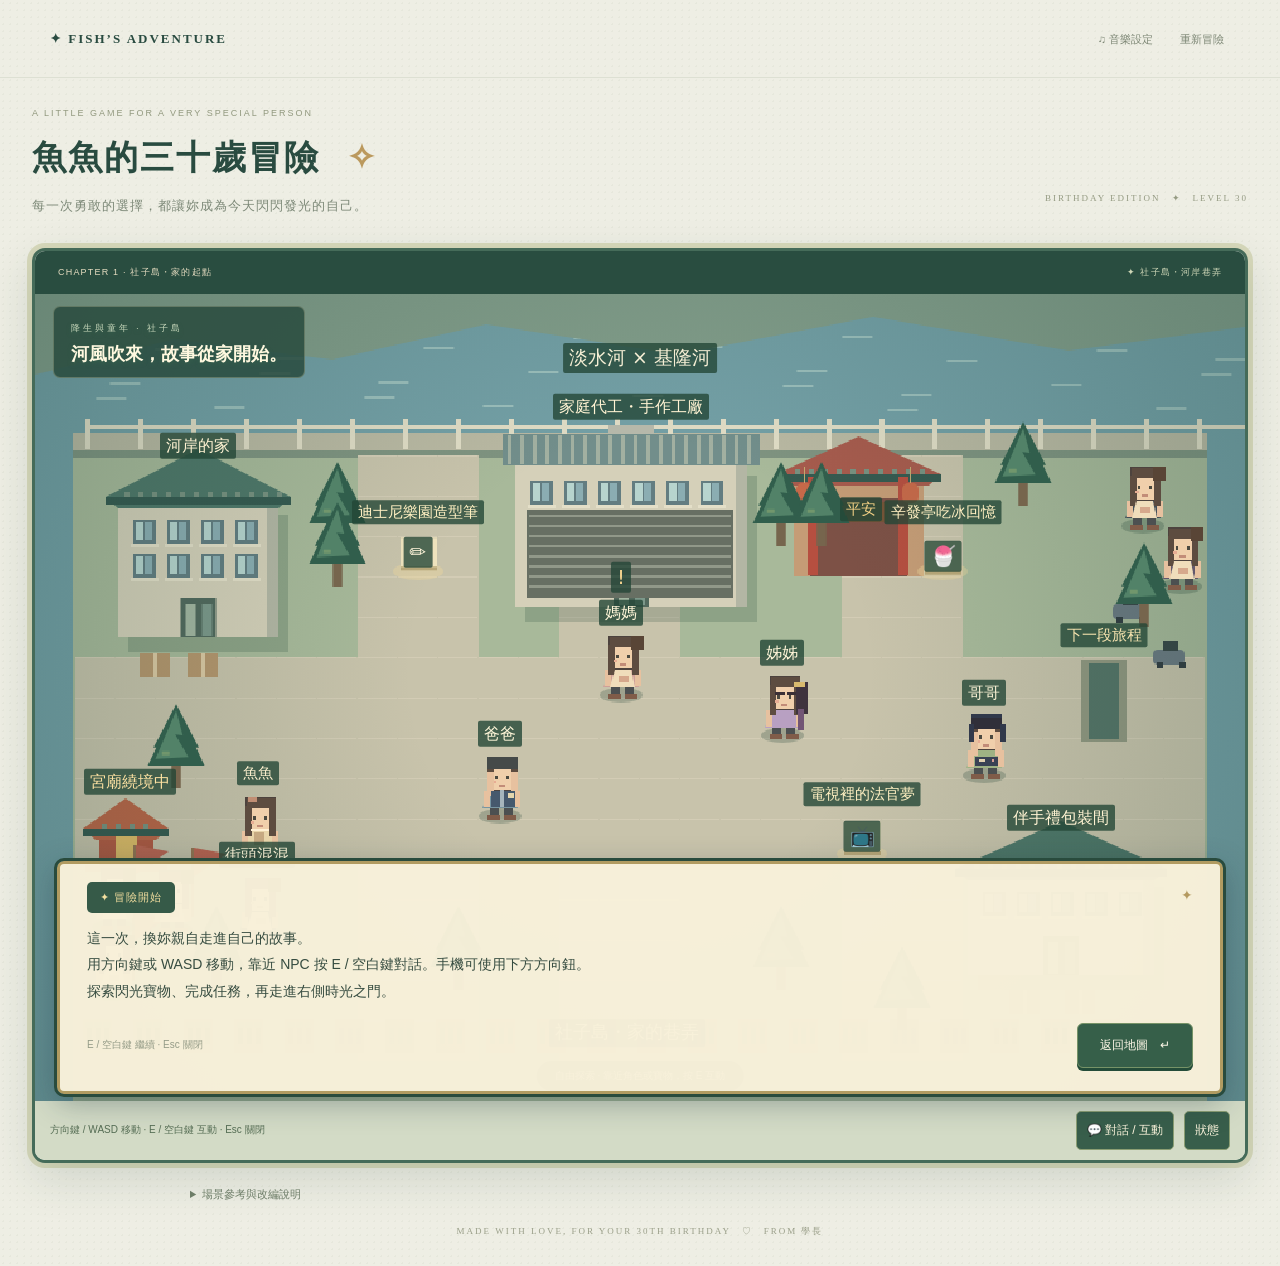
==== commit d7b93f49: "Restore gift silhouettes and simplify birthday garden scenery" ====
--- a/projects/fish-30/index.html
+++ b/projects/fish-30/index.html
@@ -691,7 +691,7 @@
 const statusWithAudio=openStatus;openStatus=function(section='status'){statusWithAudio(section);if(section==='status'){const button=document.createElement('button');button.className='choice';button.textContent='♫ 音樂與音效';button.onclick=audioSettings;$('#activity').append(button)}};
 const finishWithSound=complete;complete=function(){finishWithSound();playEffect('happy')};
 </script><!-- fish30-collection:start -->
-<script data-dialogue-version="f510a5a29dce">
+<script data-dialogue-version="a779d959477b">
 // Titles stay concise on the map; the same full memory is shown on pickup and in the album.
 chapters[6].memoryDetails=[
  '在 UNIQLO 的日子，魚魚練成了折衣服高手：攤平、對齊、摺好，一件件衣服整整齊齊地歸位。比起摺出漂亮的衣服，更開心的是替顧客提供建議後，收到一句真心的「謝謝」。原來幫上別人的忙，會讓一天的疲累都輕一點。',
@@ -945,10 +945,10 @@
 const drawBeforeGifts=draw;
 draw=function(t){drawBeforeGifts(t);if(facingSearchSpot())$('#hint').textContent=mobileView.matches?'按「互動」・仔細查看這個角落':'[ E / 空白鍵 ] 仔細查看這個角落'};
 const interactBeforeGifts=interact;
-interact=function(){const gift=!dialog&&nearbyBirthdayGift();if(!gift){if(!dialog&&facingSearchSpot()){show('✦ 查看角落','仔細翻看了一下，這裡只有花園的日常物品。換個方向，再找找其他角落吧。');return}interactBeforeGifts();return}state.birthdayGifts=[...foundBirthdayGifts(),gift.id];save();update();playEffect('happy');show(gift.icon+' '+gift.name,gift.story+'\n\n'+(foundBirthdayGifts().size===birthdayGifts.length?'四份生日禮物都找到了！這些心意，都可以從收藏冊隨時重看。':`已找到 ${foundBirthdayGifts().size} / ${birthdayGifts.length} 份禮物，其餘驚喜還藏在花園裡。`),[{text:'繼續探索',run:close},{text:'查看禮物收藏',run:()=>openStatus('collection')}])};
+interact=function(){const gift=!dialog&&nearbyBirthdayGift();if(!gift){interactBeforeGifts();return}state.birthdayGifts=[...foundBirthdayGifts(),gift.id];save();update();playEffect('happy');show(gift.icon+' '+gift.name,gift.story+'\n\n'+(foundBirthdayGifts().size===birthdayGifts.length?'四份生日禮物都找到了！這些心意，都可以從收藏冊隨時重看。':`已找到 ${foundBirthdayGifts().size} / ${birthdayGifts.length} 份禮物，其餘驚喜還藏在花園裡。`),[{text:'繼續探索',run:close},{text:'查看禮物收藏',run:()=>openStatus('collection')}])};
 $('#talk').onclick=interact;
 const updateBeforeGifts=update;
-update=function(){updateBeforeGifts();if(state.chapter===chapters.length)$('#quest').textContent=`♡ 到廣場中央與學長對話，許下生日願望。\n🎁 自由尋寶：已找到 ${foundBirthdayGifts().size} / ${birthdayGifts.length} 份生日禮物。禮物藏在花園物件裡。繞過綠籬、走到旁邊，面向物件按「互動」仔細查看；有些地方沒有禮物。尋寶不影響許願。`};
+update=function(){updateBeforeGifts();if(state.chapter===chapters.length)$('#quest').textContent=`♡ 到廣場中央與學長對話，許下生日願望。\n🎁 自由尋寶：已找到 ${foundBirthdayGifts().size} / ${birthdayGifts.length} 份生日禮物。四份禮物散落在花園的樹影、花圃與屋旁。留意小小的造型，走到旁邊、面向禮物按「互動」收下。尋寶不影響許願。`};
 function giftClue(){const next=birthdayGifts.find(g=>!foundBirthdayGifts().has(g.id));show('✦ 花園尋寶線索',next?next.clue:'四份禮物都收好了，生日快樂！',[{text:'回到任務',run:()=>openStatus('quest')}])}
 const statusBeforeGifts=openStatus;
 openStatus=function(section='status'){
@@ -962,46 +962,27 @@
 update();
 
 
-// All hiding places look like ordinary props, including empty places. Search only the facing tile.
-const searchSpots=[
- {x:5,y:17,kind:'basket'},{x:20,y:17,kind:'bench'},{x:27,y:5,kind:'crate'},{x:23,y:12,kind:'table'},
- {x:2,y:10,kind:'basket'},{x:9,y:10,kind:'crate'},{x:11,y:14,kind:'table'},
- {x:2,y:18,kind:'bench'},{x:8,y:17,kind:'basket'},{x:16,y:13,kind:'crate'},
- {x:24,y:9,kind:'table'},{x:26,y:17,kind:'bench'},{x:22,y:4,kind:'crate'},
- {x:10,y:5,kind:'basket'},{x:18,y:10,kind:'bench'},{x:28,y:11,kind:'table'}
-];
-const birthdayHedges=[
- [4,17],[6,17],[5,16],[4,16],[6,16],
- [19,17],[20,16],[19,16],
- [27,4],[28,4],[28,5],[27,6],[28,6],
- [23,11],[24,11],[24,12]
-];
+// A quiet garden: recognizable gifts, open paths and a few low flower borders.
 function facingSearchSpot(){
  if(state.chapter!==chapters.length)return null;
  const [dx,dy]={up:[0,-1],down:[0,1],left:[-1,0],right:[1,0]}[player.dir]||[0,1];
- return searchSpots.find(s=>s.x===player.x+dx&&s.y===player.y+dy);
-}
-const blockedBeforeSearch=blocked;
-blocked=function(x,y){return blockedBeforeSearch(x,y)||(state.chapter===chapters.length&&(searchSpots.some(s=>s.x===x&&s.y===y)||birthdayHedges.some(([hx,hy])=>hx===x&&hy===y)))};
-function paintGardenProp(s){
- const x=s.x*T,y=s.y*T;
- rect(x+3,y+27,29,6,'#24453940');
- if(s.kind==='basket'){
-  rect(x+5,y+11,23,19,'#a38e68');rect(x+3,y+9,27,5,'#c4ad81');
-  for(let k=0;k<4;k++)rect(x+7+k*5,y+15,2,12,'#796c52');
-  rect(x+8,y+6,8,6,'#a6b7a0');rect(x+17,y+4,9,8,'#c0bca0');
- }else if(s.kind==='crate'){
-  rect(x+3,y+4,27,26,'#8e8169');rect(x+2,y+3,29,5,'#b5a383');
-  rect(x+7,y+9,4,19,'#b5a383');rect(x+23,y+9,4,19,'#b5a383');rect(x+4,y+18,26,3,'#685f50');
- }else if(s.kind==='bench'){
-  rect(x,y+3,32,12,'#8d8a71');rect(x,y+18,32,6,'#aaa184');rect(x+3,y+22,4,10,'#625e4f');rect(x+25,y+22,4,10,'#625e4f');rect(x+9,y+14,17,6,'#9fa698');
- }else{
-  rect(x+3,y+17,4,15,'#736951');rect(x+25,y+17,4,15,'#736951');rect(x,y+8,32,14,'#c5c1a5');rect(x+4,y+5,12,3,'#e0d5b7');rect(x+21,y,6,8,'#849d8a');
- }
+ return birthdayGifts.find(g=>!foundBirthdayGifts().has(g.id)&&g.x===player.x+dx&&g.y===player.y+dy);
 }
 function drawSearchGarden(){
- for(const [hx,hy] of birthdayHedges){const paint=()=>{const x=hx*T,y=hy*T;rect(x+1,y+8,30,24,'#335d4d');rect(x,y+3,32,19,'#55745b');rect(x+4,y,24,9,'#6f8967');rect(x+6,y+12,5,3,'#879877')};if(depthQueue)depthQueue.push({y:hy*T+33,paint});else paint()}
- for(const spot of searchSpots){if(depthQueue)depthQueue.push({y:spot.y*T+33,paint:()=>paintGardenProp(spot)});else paintGardenProp(spot)}
+ // Low planted borders frame the edges without creating walls or hiding paths.
+ for(const [x,y] of [[146,537],[615,548],[860,210],[759,412]]){
+  ctx.fillStyle='#274e3e22';ctx.beginPath();ctx.ellipse(x+12,y+5,23,7,0,0,Math.PI*2);ctx.fill();
+  for(let i=0;i<5;i++){
+   const fx=x-8+i*9,fy=y+(i%2)*4;
+   rect(fx,fy-5,2,9,'#627d5b');rect(fx-3,fy-1,4,2,'#819575');
+   rect(fx-2,fy-8,6,4,i%2?'#c9aa9c':'#d9c79e');
+  }
+ }
+ for(const gift of birthdayGifts){
+  if(foundBirthdayGifts().has(gift.id))continue;
+  const paint=()=>paintBirthdayGift(gift);
+  if(depthQueue)depthQueue.push({y:gift.y*T+33,paint});else paint();
+ }
 }
 
 </script>
